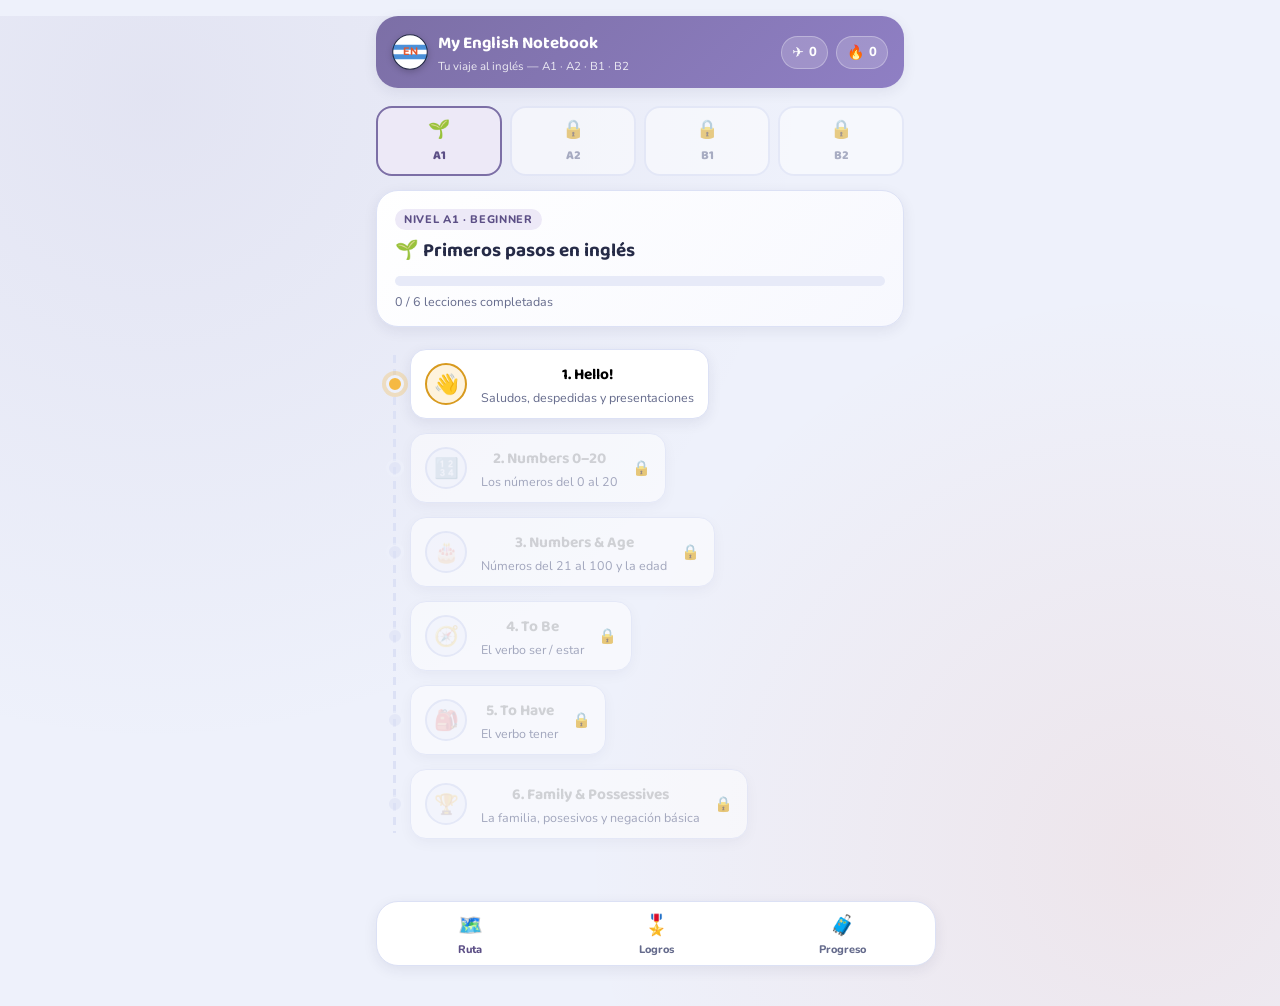
==== index.html @ b0951018 "Add files via upload" ====
<!DOCTYPE html>
<html lang="es">
<head>
<meta charset="UTF-8">
<meta name="viewport" content="width=device-width, initial-scale=1.0, viewport-fit=cover">
<title>My English Notebook — Aprende inglés</title>
<meta name="description" content="Curso interactivo de inglés con niveles A1, A2, B1 y B2: lecciones, ejercicios y recompensas.">
<link rel="icon" href="data:image/svg+xml,%3Csvg xmlns='http://www.w3.org/2000/svg' viewBox='0 0 100 100'%3E%3Ccircle cx='50' cy='50' r='48' fill='%234A90D9'/%3E%3Cpath d='M0 30h100v14H0zM0 56h100v14H0z' fill='%23fff'/%3E%3Ccircle cx='50' cy='50' r='48' fill='none' stroke='%23262B47' stroke-width='3'/%3E%3Ctext x='50' y='58' font-size='34' text-anchor='middle' font-family='Arial' fill='%23E4572E' font-weight='bold'%3EEN%3C/text%3E%3C/svg%3E">
<link rel="preconnect" href="https://fonts.googleapis.com">
<link rel="preconnect" href="https://fonts.gstatic.com" crossorigin>
<link href="https://fonts.googleapis.com/css2?family=Baloo+2:wght@500;600;700;800&family=Nunito:wght@400;600;700;800&family=Caveat:wght@600;700&display=swap" rel="stylesheet">
<link rel="stylesheet" href="css/style.css">
</head>
<body>

<div id="app">

  <!-- ===== HEADER ===== -->
  <header class="topbar">
    <div class="topbar-brand">
      <svg class="brand-logo" viewBox="0 0 100 100" xmlns="http://www.w3.org/2000/svg" aria-hidden="true">
        <circle cx="50" cy="50" r="48" fill="#fff"/>
        <path d="M2 30h96v14H2zM2 56h96v14H2z" fill="#4A90D9"/>
        <circle cx="50" cy="50" r="48" fill="none" stroke="#262B47" stroke-width="3"/>
        <text x="50" y="59" font-size="30" text-anchor="middle" font-family="Baloo 2, Arial" font-weight="800" fill="#E4572E">EN</text>
      </svg>
      <div class="brand-text">
        <h1>My English Notebook</h1>
        <p>Tu viaje al inglés — A1 · A2 · B1 · B2</p>
      </div>
    </div>
    <div class="topbar-stats">
      <div class="stat-pill xp-pill" title="Puntos de experiencia">
        <span class="stat-icon">✈️</span>
        <span id="stat-xp">0</span>
      </div>
      <div class="stat-pill streak-pill" title="Racha de días">
        <span class="stat-icon">🔥</span>
        <span id="stat-streak">0</span>
      </div>
    </div>
  </header>

  <!-- ===== VISTA: RUTA DE LECCIONES ===== -->
  <main id="view-map" class="view">
    <div class="level-tabs" id="level-tabs"><!-- generado por JS --></div>

    <div class="level-card">
      <div class="level-card-text">
        <span class="level-label" id="level-label">Nivel A1 · Beginner</span>
        <h2 id="level-name">Nivel de viajero</h2>
        <div class="level-progressbar">
          <div id="level-progress-fill" class="level-progressbar-fill"></div>
        </div>
        <p id="level-progress-text" class="level-progress-text">0 / 6 lecciones completadas</p>
      </div>
    </div>

    <div class="route" id="route-container">
      <!-- generado por JS -->
    </div>
  </main>

  <!-- ===== VISTA: LECCIÓN ===== -->
  <main id="view-lesson" class="view hidden">
    <button class="back-btn" id="lesson-back-btn">← Volver a la ruta</button>

    <section id="lesson-intro" class="lesson-block">
      <div class="lesson-hero">
        <span class="lesson-hero-icon" id="lesson-icon">🌱</span>
        <div>
          <h2 id="lesson-title">Título</h2>
          <p id="lesson-subtitle">Subtítulo</p>
        </div>
      </div>

      <h3 class="section-heading">📖 Vocabulario</h3>
      <div class="vocab-grid" id="vocab-grid"></div>

      <h3 class="section-heading" id="grammar-title">✏️ Gramática</h3>
      <p class="grammar-text" id="grammar-text"></p>
      <div class="examples-box" id="examples-box"></div>

      <button class="btn-primary btn-start-exercises" id="start-exercises-btn">Empezar ejercicios 🚀</button>
    </section>

    <!-- EJERCICIOS -->
    <section id="exercise-block" class="lesson-block hidden">
      <div class="exercise-progress">
        <div class="exercise-progress-track">
          <div id="exercise-progress-fill" class="exercise-progress-fill"></div>
        </div>
        <span id="exercise-progress-label">Ejercicio 1 de 3</span>
      </div>

      <div id="exercise-card" class="exercise-card"></div>

      <div id="exercise-feedback" class="exercise-feedback hidden"></div>
      <button class="btn-primary hidden" id="exercise-next-btn">Continuar →</button>
    </section>

    <!-- RESULTADO -->
    <section id="lesson-result" class="lesson-block hidden">
      <div class="result-card">
        <span class="result-emoji" id="result-emoji">🎉</span>
        <h2 id="result-title">¡Lección completada!</h2>
        <p id="result-score">3 / 3 correctas</p>
        <div class="result-xp" id="result-xp">+50 ✈️ puntos de experiencia</div>
        <div id="result-badges" class="result-badges"></div>
        <button class="btn-primary" id="result-continue-btn">Continuar la ruta →</button>
      </div>
    </section>
  </main>

  <!-- ===== VISTA: INSIGNIAS ===== -->
  <main id="view-badges" class="view hidden">
    <h2 class="page-title">🎖️ Logros</h2>
    <p class="page-subtitle">Colecciona todas las insignias de tu cuaderno de inglés</p>
    <div class="badges-grid" id="badges-grid"></div>
  </main>

  <!-- ===== VISTA: PERFIL ===== -->
  <main id="view-profile" class="view hidden">
    <h2 class="page-title">🧳 Mi progreso</h2>
    <div class="profile-card">
      <div class="profile-row"><span>Rango actual</span><strong id="profile-level">Newcomer</strong></div>
      <div class="profile-row"><span>Puntos de experiencia</span><strong id="profile-xp">0 ✈️</strong></div>
      <div class="profile-row"><span>Racha actual</span><strong id="profile-streak">0 🔥 días</strong></div>
      <div class="profile-row"><span>Lecciones completadas</span><strong id="profile-lessons">0 / 24</strong></div>
      <div class="profile-row"><span>Insignias obtenidas</span><strong id="profile-badges">0 / 10</strong></div>
    </div>

    <h3 class="section-heading">📊 Progreso por nivel</h3>
    <div class="profile-card" id="profile-level-breakdown"></div>

    <h3 class="section-heading">💾 Guardar y cargar progreso</h3>
    <p class="page-subtitle">Descarga tu progreso como archivo JSON para tener una copia de seguridad, o cárgalo en otro dispositivo.</p>
    <div class="json-actions">
      <button class="btn-secondary" id="export-json-btn">💾 Guardar progreso (JSON)</button>
      <label class="btn-secondary btn-file-label" for="import-json-input">📂 Cargar progreso (JSON)</label>
      <input type="file" id="import-json-input" accept="application/json,.json" class="hidden-file-input" />
    </div>
    <p id="json-status" class="json-status hidden"></p>

    <button class="btn-secondary btn-danger" id="reset-progress-btn">Reiniciar mi progreso</button>
  </main>

  <!-- ===== NAV INFERIOR (móvil) ===== -->
  <nav class="bottom-nav">
    <button class="nav-btn active" data-view="map">
      <span class="nav-icon">🗺️</span><span>Ruta</span>
    </button>
    <button class="nav-btn" data-view="badges">
      <span class="nav-icon">🎖️</span><span>Logros</span>
    </button>
    <button class="nav-btn" data-view="profile">
      <span class="nav-icon">🧳</span><span>Progreso</span>
    </button>
  </nav>

  <!-- ===== MODAL: INSIGNIA DESBLOQUEADA ===== -->
  <div id="badge-modal" class="modal hidden">
    <div class="modal-card">
      <span class="modal-badge-icon" id="modal-badge-icon">🏅</span>
      <h3>¡Nueva insignia!</h3>
      <p id="modal-badge-title">Título</p>
      <button class="btn-primary" id="modal-close-btn">¡Genial!</button>
    </div>
  </div>

</div>

<script src="js/data.js"></script>
<script src="js/app.js"></script>
</body>
</html>
---- css/style.css ----
/* ============================================================
   MON CARNET FRANÇAIS — Estilos
   Paleta "carnet de voyage": lavanda de Provenza, amarillo girasol,
   rojo amapola y azul cielo sobre papel azul-lavanda muy claro.
   ============================================================ */

:root {
  --bg: #EEF1FB;
  --paper: #FFFFFF;
  --paper-soft: #F7F8FE;
  --ink: #262B47;
  --ink-soft: #656B8C;
  --border: #DCE1F5;

  --purple: #7C6FA6;
  --purple-dark: #5C4F86;
  --yellow: #F5B942;
  --yellow-dark: #D89A1E;
  --red: #E4572E;
  --blue: #4A90D9;
  --green: #4CAF7D;

  --radius-lg: 22px;
  --radius-md: 16px;
  --radius-sm: 10px;
  --shadow: 0 4px 14px rgba(38, 43, 71, 0.08);
  --shadow-lift: 0 10px 26px rgba(38, 43, 71, 0.14);

  --font-display: 'Baloo 2', system-ui, sans-serif;
  --font-body: 'Nunito', system-ui, sans-serif;
  --font-hand: 'Caveat', cursive;
}

* { box-sizing: border-box; }

html, body {
  margin: 0;
  padding: 0;
  background: var(--bg);
  color: var(--ink);
  font-family: var(--font-body);
  -webkit-font-smoothing: antialiased;
}

body {
  background-image:
    radial-gradient(circle at 12% 8%, rgba(124,111,166,0.10) 0, transparent 45%),
    radial-gradient(circle at 90% 85%, rgba(228,87,46,0.08) 0, transparent 40%);
}

h1, h2, h3 { font-family: var(--font-display); margin: 0; }

button { font-family: var(--font-body); cursor: pointer; }

.hidden { display: none !important; }

#app {
  max-width: 560px;
  margin: 0 auto;
  min-height: 100vh;
  padding-bottom: 88px;
  position: relative;
}

/* ===== TOPBAR ===== */
.topbar {
  position: sticky;
  top: 0;
  z-index: 20;
  display: flex;
  align-items: center;
  justify-content: space-between;
  gap: 10px;
  padding: 14px 16px;
  background: linear-gradient(135deg, var(--purple) 0%, #8f7fc4 100%);
  color: #fff;
  border-bottom-left-radius: var(--radius-lg);
  border-bottom-right-radius: var(--radius-lg);
  box-shadow: var(--shadow);
}
.topbar-brand { display: flex; align-items: center; gap: 10px; min-width: 0; }
.brand-emoji { font-size: 28px; line-height: 1; filter: drop-shadow(0 2px 2px rgba(0,0,0,0.15)); }
.brand-logo { width: 36px; height: 36px; flex-shrink: 0; filter: drop-shadow(0 2px 3px rgba(0,0,0,0.2)); }
.brand-text h1 { font-size: 17px; font-weight: 700; }
.brand-text p { margin: 1px 0 0; font-size: 11.5px; opacity: 0.85; }
.topbar-stats { display: flex; gap: 8px; flex-shrink: 0; }
.stat-pill {
  display: flex; align-items: center; gap: 5px;
  background: rgba(255,255,255,0.18);
  border: 1px solid rgba(255,255,255,0.3);
  padding: 6px 10px;
  border-radius: 999px;
  font-weight: 800;
  font-size: 13px;
}
.stat-icon { font-size: 14px; }

/* ===== VIEWS ===== */
.view { padding: 18px 16px 24px; animation: fadeIn 0.25s ease; }
@keyframes fadeIn { from { opacity: 0; transform: translateY(6px); } to { opacity: 1; transform: none; } }

.page-title { font-size: 22px; margin-bottom: 4px; }
.page-subtitle { color: var(--ink-soft); margin: 0 0 16px; font-size: 14px; }

/* ===== LEVEL TABS (A1/A2/B1/B2) ===== */
.level-tabs {
  display: flex;
  gap: 8px;
  margin-bottom: 14px;
}
.level-tab {
  flex: 1;
  display: flex;
  flex-direction: column;
  align-items: center;
  gap: 2px;
  background: var(--paper);
  border: 2px solid var(--border);
  border-radius: var(--radius-md);
  padding: 8px 4px;
  font-weight: 800;
  font-size: 12.5px;
  color: var(--ink-soft);
  font-family: var(--font-display);
}
.level-tab-icon { font-size: 18px; }
.level-tab.active {
  border-color: var(--purple);
  background: #EDE9F7;
  color: var(--purple-dark);
}
.level-tab.locked { opacity: 0.5; }
.level-tab:disabled { pointer-events: none; }

/* ===== LEVEL CARD ===== */
.level-card {
  background: linear-gradient(135deg, #FFFFFF, var(--paper-soft));
  border: 1px solid var(--border);
  border-radius: var(--radius-lg);
  padding: 16px 18px;
  margin-bottom: 22px;
  box-shadow: var(--shadow);
}
.level-label {
  display: inline-block;
  font-size: 11px;
  font-weight: 800;
  letter-spacing: 0.06em;
  text-transform: uppercase;
  color: var(--purple-dark);
  background: #EDE9F7;
  padding: 3px 9px;
  border-radius: 999px;
  margin-bottom: 6px;
}
.level-card-text h2 { font-size: 19px; margin-bottom: 10px; }
.level-progressbar {
  height: 10px;
  background: #E7EAF8;
  border-radius: 999px;
  overflow: hidden;
}
.level-progressbar-fill {
  height: 100%;
  width: 0%;
  background: linear-gradient(90deg, var(--yellow), var(--red));
  border-radius: 999px;
  transition: width 0.5s ease;
}
.level-progress-text { font-size: 12.5px; color: var(--ink-soft); margin: 7px 0 0; }

/* ===== RUTA DE LECCIONES ===== */
.route {
  position: relative;
  padding-left: 34px;
}
.route::before {
  content: "";
  position: absolute;
  left: 17px;
  top: 6px;
  bottom: 6px;
  width: 3px;
  background-image: linear-gradient(var(--border) 60%, transparent 0%);
  background-size: 3px 14px;
  background-repeat: repeat-y;
}
.route-stop {
  position: relative;
  display: flex;
  align-items: center;
  gap: 14px;
  margin-bottom: 14px;
  background: var(--paper);
  border: 1px solid var(--border);
  border-radius: var(--radius-md);
  padding: 12px 14px;
  box-shadow: var(--shadow);
  transition: transform 0.15s ease;
}
.route-stop:active { transform: scale(0.98); }
.route-stop::before {
  content: "";
  position: absolute;
  left: -25px;
  top: 50%;
  transform: translateY(-50%);
  width: 12px; height: 12px;
  border-radius: 50%;
  background: var(--border);
  border: 3px solid var(--bg);
}
.route-stop.completed::before { background: var(--green); }
.route-stop.current::before { background: var(--yellow); box-shadow: 0 0 0 4px rgba(245,185,66,0.3); }

.route-stop-num {
  width: 42px; height: 42px;
  flex-shrink: 0;
  display: flex; align-items: center; justify-content: center;
  border-radius: 50%;
  font-size: 20px;
  background: var(--paper-soft);
  border: 2px solid var(--border);
}
.route-stop.completed .route-stop-num { background: #E4F6EC; border-color: var(--green); }
.route-stop.current .route-stop-num { background: #FEF3DD; border-color: var(--yellow-dark); }
.route-stop.locked { opacity: 0.55; }
.route-stop-body { flex: 1; min-width: 0; }
.route-stop-body h3 { font-size: 15.5px; }
.route-stop-body p { margin: 2px 0 0; font-size: 12.5px; color: var(--ink-soft); }
.route-stop-check { font-size: 18px; color: var(--green); flex-shrink: 0; }
.route-stop-lock { font-size: 15px; color: var(--ink-soft); flex-shrink: 0; }

/* ===== LECCIÓN ===== */
.back-btn {
  background: none; border: none; color: var(--purple-dark);
  font-weight: 800; font-size: 14px; padding: 6px 0 14px; display: block;
}
.lesson-block {
  background: var(--paper);
  border: 1px solid var(--border);
  border-radius: var(--radius-lg);
  padding: 18px;
  box-shadow: var(--shadow);
  margin-bottom: 16px;
}
.lesson-hero { display: flex; align-items: center; gap: 12px; margin-bottom: 18px; }
.lesson-hero-icon {
  font-size: 34px;
  background: var(--paper-soft);
  border: 2px dashed var(--border);
  border-radius: 50%;
  width: 58px; height: 58px;
  display: flex; align-items: center; justify-content: center;
  flex-shrink: 0;
}
.lesson-hero h2 { font-size: 20px; }
.lesson-hero p { margin: 2px 0 0; color: var(--ink-soft); font-size: 13.5px; }

.section-heading { font-size: 15.5px; margin: 20px 0 10px; color: var(--purple-dark); }

.vocab-grid {
  display: grid;
  grid-template-columns: repeat(2, 1fr);
  gap: 9px;
}
.vocab-card {
  background: var(--paper-soft);
  border: 1px solid var(--border);
  border-radius: var(--radius-sm);
  padding: 10px 10px;
  text-align: center;
}
.vocab-card .emoji { font-size: 22px; display: block; margin-bottom: 4px; }
.vocab-card .fr { font-weight: 800; font-size: 13.5px; color: var(--ink); display: block; }
.vocab-card .es { font-size: 11.5px; color: var(--ink-soft); display: block; margin-top: 1px; }

.grammar-text { font-size: 14.5px; line-height: 1.55; color: var(--ink); margin: 0; }
.examples-box {
  margin-top: 12px;
  background: #FBF4E4;
  border: 1px dashed var(--yellow-dark);
  border-radius: var(--radius-sm);
  padding: 12px 14px;
}
.example-line { font-family: var(--font-hand); font-size: 19px; color: var(--ink); line-height: 1.3; }
.example-line .es { display: block; font-family: var(--font-body); font-size: 12.5px; color: var(--ink-soft); margin: 0 0 8px; }
.example-line:last-child .es { margin-bottom: 0; }

.btn-primary {
  width: 100%;
  margin-top: 20px;
  background: linear-gradient(135deg, var(--red), #ef7a52);
  color: #fff;
  border: none;
  border-radius: 999px;
  padding: 14px;
  font-weight: 800;
  font-size: 15.5px;
  font-family: var(--font-display);
  box-shadow: 0 6px 16px rgba(228, 87, 46, 0.32);
}
.btn-primary:active { transform: scale(0.98); }
.btn-secondary {
  width: 100%;
  margin-top: 6px;
  background: var(--paper);
  color: var(--ink-soft);
  border: 1px solid var(--border);
  border-radius: 999px;
  padding: 12px;
  font-weight: 700;
  font-size: 14px;
}

/* ===== GUARDAR / CARGAR JSON ===== */
.json-actions {
  display: flex;
  flex-direction: column;
  gap: 8px;
  margin-top: 10px;
}
.btn-file-label {
  display: block;
  text-align: center;
  box-sizing: border-box;
}
.hidden-file-input {
  position: absolute;
  width: 1px; height: 1px;
  padding: 0; margin: -1px;
  overflow: hidden;
  clip: rect(0,0,0,0);
  border: 0;
}
.json-status {
  text-align: center;
  font-size: 13px;
  font-weight: 700;
  border-radius: var(--radius-sm);
  padding: 8px 10px;
  margin: 10px 0 0;
}
.json-status.ok { background: #E4F6EC; color: #1f6b45; }
.json-status.error { background: #FBE7E2; color: #a53a1f; }
.btn-danger { color: var(--red); border-color: #F3C7B8; margin-top: 18px; }

/* ===== EJERCICIOS ===== */
.exercise-progress { margin-bottom: 16px; }
.exercise-progress-track { height: 8px; background: #E7EAF8; border-radius: 999px; overflow: hidden; }
.exercise-progress-fill { height: 100%; width: 0%; background: var(--blue); border-radius: 999px; transition: width 0.4s ease; }
.exercise-progress-track + span, #exercise-progress-label { display: block; margin-top: 6px; font-size: 12px; color: var(--ink-soft); font-weight: 700; }

.exercise-card h3 { font-size: 17px; margin-bottom: 16px; line-height: 1.4; }
.option-btn {
  display: block;
  width: 100%;
  text-align: left;
  background: var(--paper-soft);
  border: 2px solid var(--border);
  border-radius: var(--radius-sm);
  padding: 12px 14px;
  margin-bottom: 9px;
  font-size: 14.5px;
  font-weight: 700;
  color: var(--ink);
}
.option-btn:active { transform: scale(0.98); }
.option-btn.correct { background: #E4F6EC; border-color: var(--green); color: #1f6b45; }
.option-btn.incorrect { background: #FBE7E2; border-color: var(--red); color: #a53a1f; }
.option-btn:disabled { pointer-events: none; }

.fill-input-row { display: flex; gap: 8px; margin-bottom: 4px; }
.fill-input {
  flex: 1;
  border: 2px solid var(--border);
  border-radius: var(--radius-sm);
  padding: 12px 14px;
  font-size: 15px;
  font-family: var(--font-body);
  background: var(--paper-soft);
  color: var(--ink);
}
.fill-input:focus { outline: none; border-color: var(--purple); }
.fill-hint { font-size: 12px; color: var(--ink-soft); margin: 8px 0 0; font-style: italic; }
.fill-submit {
  background: var(--purple); color: #fff; border: none; border-radius: var(--radius-sm);
  padding: 0 18px; font-weight: 800; font-size: 14px;
}

.match-columns { display: flex; gap: 10px; }
.match-col { flex: 1; display: flex; flex-direction: column; gap: 8px; }
.match-item {
  background: var(--paper-soft);
  border: 2px solid var(--border);
  border-radius: var(--radius-sm);
  padding: 10px 8px;
  font-size: 13px;
  font-weight: 700;
  text-align: center;
  color: var(--ink);
}
.match-item.selected { border-color: var(--blue); background: #E7F1FC; }
.match-item.matched { border-color: var(--green); background: #E4F6EC; color: #1f6b45; opacity: 0.85; }
.match-item.wrong { border-color: var(--red); background: #FBE7E2; animation: shake 0.3s; }
@keyframes shake { 0%,100%{transform:translateX(0);} 25%{transform:translateX(-4px);} 75%{transform:translateX(4px);} }

.exercise-feedback {
  margin-top: 14px;
  padding: 12px 14px;
  border-radius: var(--radius-sm);
  font-weight: 700;
  font-size: 14px;
}
.exercise-feedback.ok { background: #E4F6EC; color: #1f6b45; }
.exercise-feedback.bad { background: #FBE7E2; color: #a53a1f; }

/* ===== RESULTADO ===== */
.result-card { text-align: center; padding: 12px 4px; }
.result-emoji { font-size: 54px; display: block; margin-bottom: 6px; }
.result-card h2 { font-size: 21px; margin-bottom: 6px; }
.result-card p { color: var(--ink-soft); margin: 0; }
.result-xp {
  display: inline-block;
  margin-top: 14px;
  background: #FEF3DD;
  border: 1px solid var(--yellow-dark);
  color: #7a5c14;
  font-weight: 800;
  padding: 8px 16px;
  border-radius: 999px;
  font-size: 14px;
}
.result-badges { display: flex; justify-content: center; gap: 10px; margin-top: 16px; flex-wrap: wrap; }
.result-badge-chip {
  background: var(--paper-soft); border: 1px solid var(--border);
  border-radius: var(--radius-sm); padding: 8px 10px; font-size: 12px; font-weight: 700;
}

/* ===== INSIGNIAS ===== */
.badges-grid {
  display: grid;
  grid-template-columns: repeat(2, 1fr);
  gap: 12px;
}
.badge-card {
  background: var(--paper);
  border: 1px solid var(--border);
  border-radius: var(--radius-md);
  padding: 16px 10px;
  text-align: center;
  box-shadow: var(--shadow);
}
.badge-card .badge-icon {
  font-size: 32px;
  display: block;
  margin-bottom: 8px;
  filter: grayscale(1);
  opacity: 0.35;
}
.badge-card.unlocked .badge-icon { filter: none; opacity: 1; }
.badge-card h4 { font-size: 13px; margin: 0 0 3px; }
.badge-card p { font-size: 11px; color: var(--ink-soft); margin: 0; }
.badge-card.unlocked { border-color: var(--yellow-dark); background: #FFFCF4; }

/* ===== PERFIL ===== */
.profile-card {
  background: var(--paper);
  border: 1px solid var(--border);
  border-radius: var(--radius-lg);
  padding: 6px 18px;
  box-shadow: var(--shadow);
  margin-bottom: 18px;
}
.profile-row {
  display: flex; justify-content: space-between; align-items: center;
  padding: 13px 0;
  border-bottom: 1px solid var(--border);
  font-size: 14px;
}
.profile-row:last-child { border-bottom: none; }
.profile-row span { color: var(--ink-soft); }

/* ===== NAV INFERIOR ===== */
.bottom-nav {
  position: fixed;
  bottom: 0; left: 50%;
  transform: translateX(-50%);
  width: 100%;
  max-width: 560px;
  display: flex;
  background: var(--paper);
  border-top: 1px solid var(--border);
  box-shadow: 0 -4px 14px rgba(38,43,71,0.06);
  z-index: 30;
  padding-bottom: env(safe-area-inset-bottom, 0);
}
.nav-btn {
  flex: 1;
  background: none;
  border: none;
  padding: 10px 0 8px;
  display: flex;
  flex-direction: column;
  align-items: center;
  gap: 3px;
  font-size: 11px;
  font-weight: 800;
  color: var(--ink-soft);
}
.nav-icon { font-size: 20px; }
.nav-btn.active { color: var(--purple-dark); }

/* ===== MODAL ===== */
.modal {
  position: fixed; inset: 0;
  background: rgba(38,43,71,0.55);
  display: flex; align-items: center; justify-content: center;
  z-index: 50;
  padding: 20px;
}
.modal-card {
  background: var(--paper);
  border-radius: var(--radius-lg);
  padding: 28px 24px;
  text-align: center;
  max-width: 320px;
  animation: pop 0.3s ease;
  box-shadow: var(--shadow-lift);
}
@keyframes pop { from { transform: scale(0.85); opacity: 0; } to { transform: scale(1); opacity: 1; } }
.modal-badge-icon { font-size: 50px; display: block; margin-bottom: 8px; }
.modal-card h3 { font-size: 18px; margin-bottom: 6px; }
.modal-card p { color: var(--ink-soft); margin: 0 0 4px; font-weight: 700; }

/* ===== RESPONSIVE: pantallas más grandes ===== */
@media (min-width: 640px) {
  #app { padding-bottom: 40px; }
  .bottom-nav { position: static; transform: none; border-radius: var(--radius-lg); margin: 24px 16px 0; box-shadow: var(--shadow); border: 1px solid var(--border); }
  .topbar { border-radius: var(--radius-lg); margin: 16px 16px 0; position: static; }
}

/* Accesibilidad: foco visible */
button:focus-visible, .fill-input:focus-visible {
  outline: 3px solid var(--blue);
  outline-offset: 2px;
}

/* Reduce motion */
@media (prefers-reduced-motion: reduce) {
  * { animation-duration: 0.001ms !important; transition-duration: 0.001ms !important; }
}
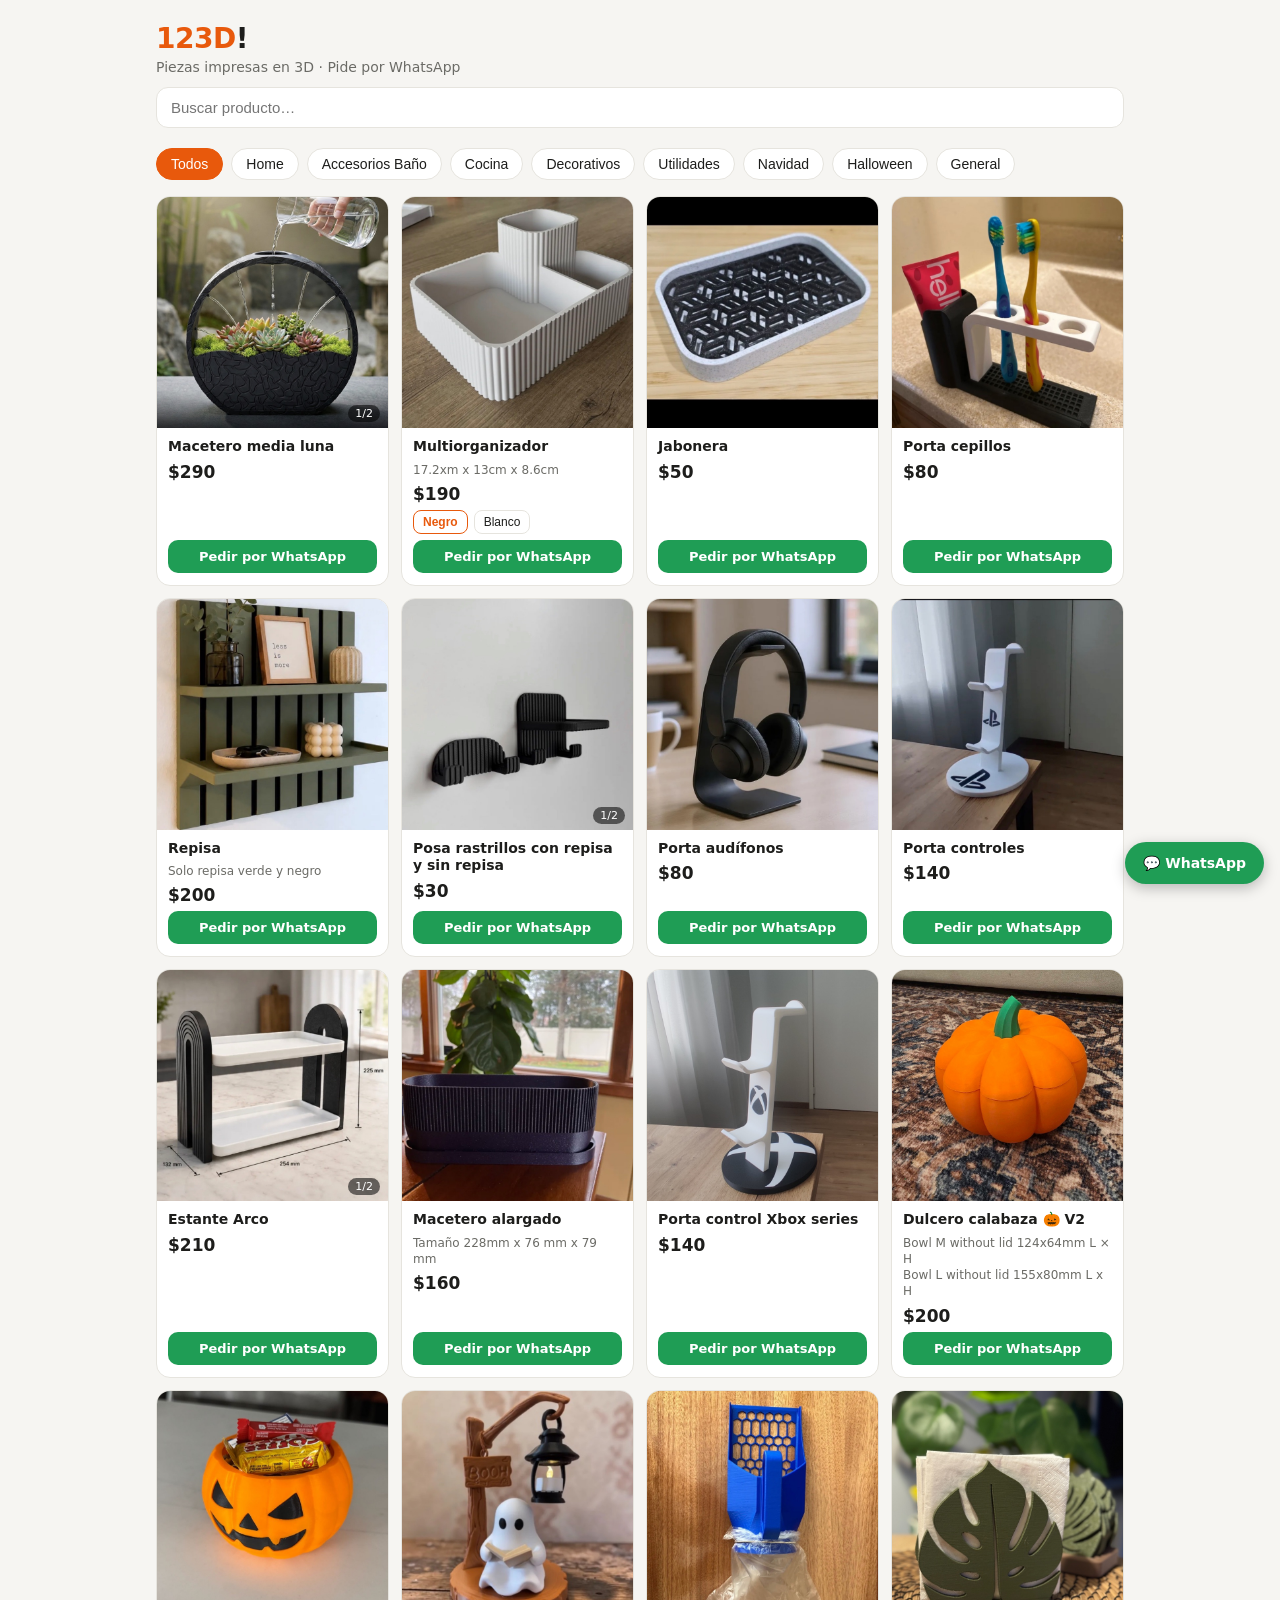
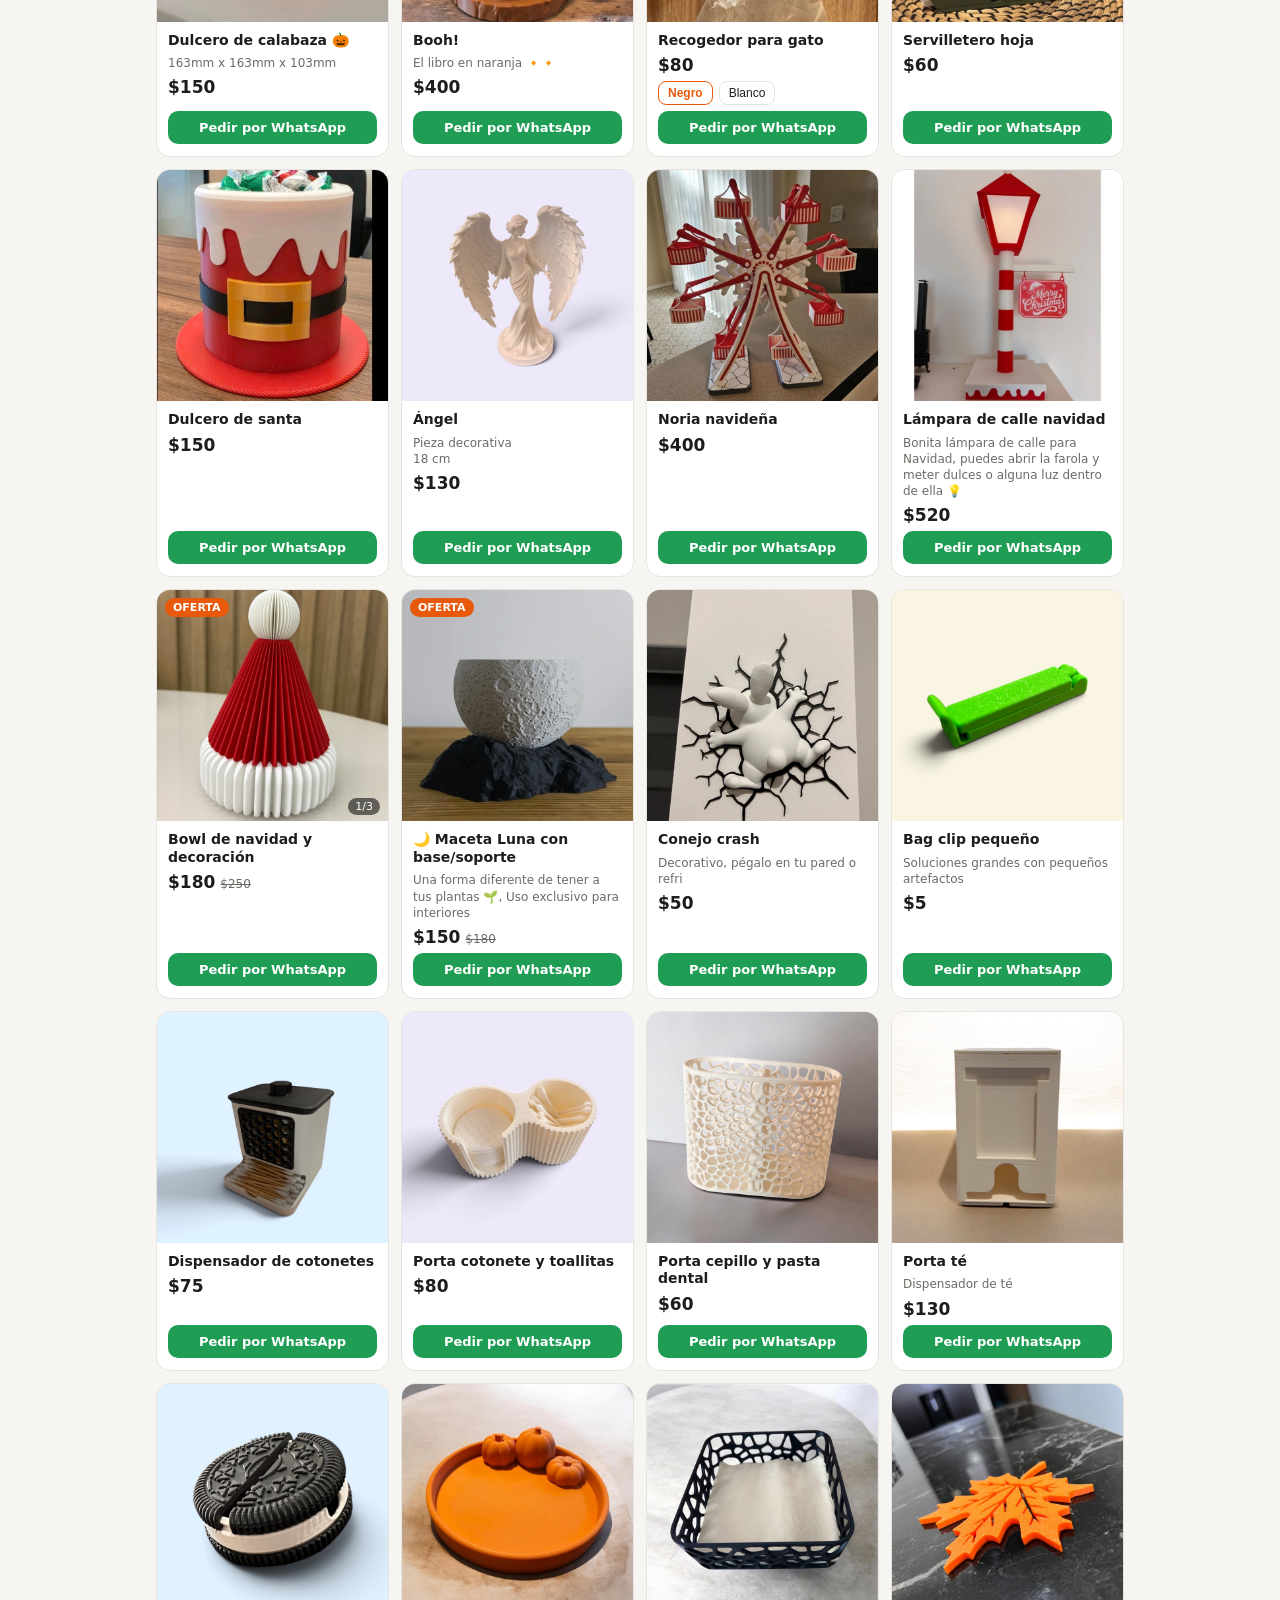
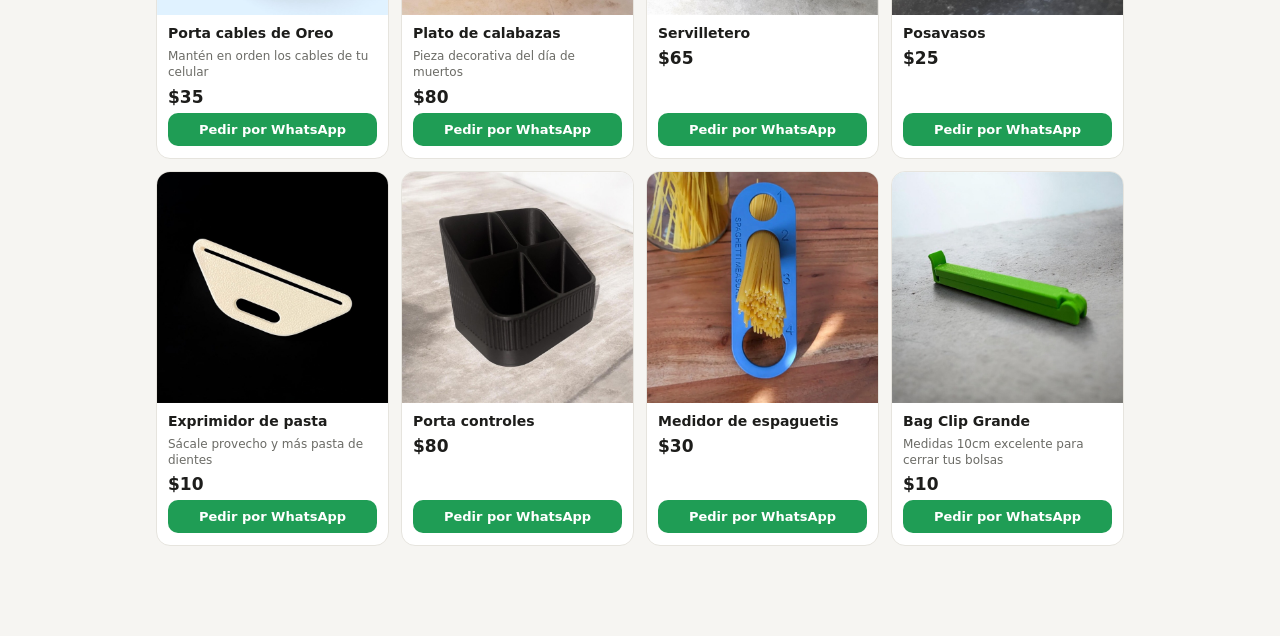
==== commit cab1025e: "Add files via upload" ====
--- a/index.html
+++ b/index.html
@@ -1,176 +1,68 @@
 <!DOCTYPE html>
-<html lang="es">
-<head>
-<meta charset="UTF-8">
-<meta name="viewport" content="width=device-width, initial-scale=1.0, viewport-fit=cover">
-<title>My English Notebook — Aprende inglés</title>
-<meta name="description" content="Curso interactivo de inglés con niveles A1, A2, B1 y B2: lecciones, ejercicios y recompensas.">
-<link rel="icon" href="data:image/svg+xml,%3Csvg xmlns='http://www.w3.org/2000/svg' viewBox='0 0 100 100'%3E%3Ccircle cx='50' cy='50' r='48' fill='%234A90D9'/%3E%3Cpath d='M0 30h100v14H0zM0 56h100v14H0z' fill='%23fff'/%3E%3Ccircle cx='50' cy='50' r='48' fill='none' stroke='%23262B47' stroke-width='3'/%3E%3Ctext x='50' y='58' font-size='34' text-anchor='middle' font-family='Arial' fill='%23E4572E' font-weight='bold'%3EEN%3C/text%3E%3C/svg%3E">
-<link rel="preconnect" href="https://fonts.googleapis.com">
-<link rel="preconnect" href="https://fonts.gstatic.com" crossorigin>
-<link href="https://fonts.googleapis.com/css2?family=Baloo+2:wght@500;600;700;800&family=Nunito:wght@400;600;700;800&family=Caveat:wght@600;700&display=swap" rel="stylesheet">
-<link rel="stylesheet" href="css/style.css">
-</head>
-<body>
-
-<div id="app">
-
-  <!-- ===== HEADER ===== -->
-  <header class="topbar">
-    <div class="topbar-brand">
-      <svg class="brand-logo" viewBox="0 0 100 100" xmlns="http://www.w3.org/2000/svg" aria-hidden="true">
-        <circle cx="50" cy="50" r="48" fill="#fff"/>
-        <path d="M2 30h96v14H2zM2 56h96v14H2z" fill="#4A90D9"/>
-        <circle cx="50" cy="50" r="48" fill="none" stroke="#262B47" stroke-width="3"/>
-        <text x="50" y="59" font-size="30" text-anchor="middle" font-family="Baloo 2, Arial" font-weight="800" fill="#E4572E">EN</text>
-      </svg>
-      <div class="brand-text">
-        <h1>My English Notebook</h1>
-        <p>Tu viaje al inglés — A1 · A2 · B1 · B2</p>
-      </div>
-    </div>
-    <div class="topbar-stats">
-      <div class="stat-pill xp-pill" title="Puntos de experiencia">
-        <span class="stat-icon">✈️</span>
-        <span id="stat-xp">0</span>
-      </div>
-      <div class="stat-pill streak-pill" title="Racha de días">
-        <span class="stat-icon">🔥</span>
-        <span id="stat-streak">0</span>
-      </div>
-    </div>
-  </header>
-
-  <!-- ===== VISTA: RUTA DE LECCIONES ===== -->
-  <main id="view-map" class="view">
-    <div class="level-tabs" id="level-tabs"><!-- generado por JS --></div>
-
-    <div class="level-card">
-      <div class="level-card-text">
-        <span class="level-label" id="level-label">Nivel A1 · Beginner</span>
-        <h2 id="level-name">Nivel de viajero</h2>
-        <div class="level-progressbar">
-          <div id="level-progress-fill" class="level-progressbar-fill"></div>
-        </div>
-        <p id="level-progress-text" class="level-progress-text">0 / 6 lecciones completadas</p>
-      </div>
-    </div>
-
-    <div class="route" id="route-container">
-      <!-- generado por JS -->
-    </div>
-  </main>
-
-  <!-- ===== VISTA: LECCIÓN ===== -->
-  <main id="view-lesson" class="view hidden">
-    <button class="back-btn" id="lesson-back-btn">← Volver a la ruta</button>
-
-    <section id="lesson-intro" class="lesson-block">
-      <div class="lesson-hero">
-        <span class="lesson-hero-icon" id="lesson-icon">🌱</span>
-        <div>
-          <h2 id="lesson-title">Título</h2>
-          <p id="lesson-subtitle">Subtítulo</p>
-        </div>
-      </div>
-
-      <h3 class="section-heading">📖 Vocabulario</h3>
-      <div class="vocab-grid" id="vocab-grid"></div>
-
-      <h3 class="section-heading" id="grammar-title">✏️ Gramática</h3>
-      <p class="grammar-text" id="grammar-text"></p>
-      <div class="examples-box" id="examples-box"></div>
-
-      <button class="btn-primary btn-start-exercises" id="start-exercises-btn">Empezar ejercicios 🚀</button>
-    </section>
-
-    <!-- EJERCICIOS -->
-    <section id="exercise-block" class="lesson-block hidden">
-      <div class="exercise-progress">
-        <div class="exercise-progress-track">
-          <div id="exercise-progress-fill" class="exercise-progress-fill"></div>
-        </div>
-        <span id="exercise-progress-label">Ejercicio 1 de 3</span>
-      </div>
-
-      <div id="exercise-card" class="exercise-card"></div>
-
-      <div id="exercise-feedback" class="exercise-feedback hidden"></div>
-      <button class="btn-primary hidden" id="exercise-next-btn">Continuar →</button>
-    </section>
-
-    <!-- RESULTADO -->
-    <section id="lesson-result" class="lesson-block hidden">
-      <div class="result-card">
-        <span class="result-emoji" id="result-emoji">🎉</span>
-        <h2 id="result-title">¡Lección completada!</h2>
-        <p id="result-score">3 / 3 correctas</p>
-        <div class="result-xp" id="result-xp">+50 ✈️ puntos de experiencia</div>
-        <div id="result-badges" class="result-badges"></div>
-        <button class="btn-primary" id="result-continue-btn">Continuar la ruta →</button>
-      </div>
-    </section>
-  </main>
-
-  <!-- ===== VISTA: INSIGNIAS ===== -->
-  <main id="view-badges" class="view hidden">
-    <h2 class="page-title">🎖️ Logros</h2>
-    <p class="page-subtitle">Colecciona todas las insignias de tu cuaderno de inglés</p>
-    <div class="badges-grid" id="badges-grid"></div>
-  </main>
-
-  <!-- ===== VISTA: PERFIL ===== -->
-  <main id="view-profile" class="view hidden">
-    <h2 class="page-title">🧳 Mi progreso</h2>
-    <div class="profile-card">
-      <div class="profile-row"><span>Rango actual</span><strong id="profile-level">Newcomer</strong></div>
-      <div class="profile-row"><span>Puntos de experiencia</span><strong id="profile-xp">0 ✈️</strong></div>
-      <div class="profile-row"><span>Racha actual</span><strong id="profile-streak">0 🔥 días</strong></div>
-      <div class="profile-row"><span>Lecciones completadas</span><strong id="profile-lessons">0 / 24</strong></div>
-      <div class="profile-row"><span>Insignias obtenidas</span><strong id="profile-badges">0 / 10</strong></div>
-    </div>
-
-    <h3 class="section-heading">📊 Progreso por nivel</h3>
-    <div class="profile-card" id="profile-level-breakdown"></div>
-
-    <h3 class="section-heading">💾 Guardar y cargar progreso</h3>
-    <p class="page-subtitle">Descarga tu progreso como archivo JSON para tener una copia de seguridad, o cárgalo en otro dispositivo.</p>
-    <div class="json-actions">
-      <button class="btn-secondary" id="export-json-btn">💾 Guardar progreso (JSON)</button>
-      <label class="btn-secondary btn-file-label" for="import-json-input">📂 Cargar progreso (JSON)</label>
-      <input type="file" id="import-json-input" accept="application/json,.json" class="hidden-file-input" />
-    </div>
-    <p id="json-status" class="json-status hidden"></p>
-
-    <button class="btn-secondary btn-danger" id="reset-progress-btn">Reiniciar mi progreso</button>
-  </main>
-
-  <!-- ===== NAV INFERIOR (móvil) ===== -->
-  <nav class="bottom-nav">
-    <button class="nav-btn active" data-view="map">
-      <span class="nav-icon">🗺️</span><span>Ruta</span>
-    </button>
-    <button class="nav-btn" data-view="badges">
-      <span class="nav-icon">🎖️</span><span>Logros</span>
-    </button>
-    <button class="nav-btn" data-view="profile">
-      <span class="nav-icon">🧳</span><span>Progreso</span>
-    </button>
-  </nav>
-
-  <!-- ===== MODAL: INSIGNIA DESBLOQUEADA ===== -->
-  <div id="badge-modal" class="modal hidden">
-    <div class="modal-card">
-      <span class="modal-badge-icon" id="modal-badge-icon">🏅</span>
-      <h3>¡Nueva insignia!</h3>
-      <p id="modal-badge-title">Título</p>
-      <button class="btn-primary" id="modal-close-btn">¡Genial!</button>
-    </div>
-  </div>
-
-</div>
-
-<script src="js/data.js"></script>
-<script src="js/app.js"></script>
-</body>
-</html>
+<html lang="es"><head><meta charset="utf-8">
+<meta name="viewport" content="width=device-width, initial-scale=1, viewport-fit=cover">
+<title>123D! Catálogo</title>
+<style>
+:root{box-sizing:border-box;padding-top:env(safe-area-inset-top,0px);padding-bottom:env(safe-area-inset-bottom,0px);--bg:#f6f5f2;--card:#fff;--tx:#1d1d1b;--mu:#6b6b66;--ac:#e8590c;--bd:#e6e4de;--ok:#1f9d55}
+@media (prefers-color-scheme:dark){:root:not([data-theme="light"]){--bg:#141413;--card:#201f1e;--tx:#f2f1ee;--mu:#9a9993;--ac:#ff8a4c;--bd:#33312f}}
+:root[data-theme="dark"]{--bg:#141413;--card:#201f1e;--tx:#f2f1ee;--mu:#9a9993;--ac:#ff8a4c;--bd:#33312f}
+html{scroll-padding-top:env(safe-area-inset-top,0px)}
+*{box-sizing:border-box}
+body{margin:0;background:var(--bg);color:var(--tx);font-family:system-ui,-apple-system,"Segoe UI",Roboto,sans-serif}
+header{padding:22px 16px 8px;max-width:1000px;margin:auto}
+h1{margin:0;font-size:28px;letter-spacing:-.5px}h1 span{color:var(--ac)}
+header p{margin:4px 0 12px;color:var(--mu);font-size:14px}
+input{width:100%;padding:11px 14px;border:1px solid var(--bd);border-radius:12px;background:var(--card);color:var(--tx);font-size:15px}
+.chips{display:flex;gap:8px;overflow-x:auto;padding:12px 16px;max-width:1000px;margin:auto}
+.chip{flex:none;border:1px solid var(--bd);background:var(--card);color:var(--tx);padding:7px 14px;border-radius:99px;font-size:14px;cursor:pointer}
+.chip.on{background:var(--ac);color:#fff;border-color:var(--ac)}
+.grid{display:grid;grid-template-columns:repeat(2,1fr);gap:12px;padding:4px 16px 90px;max-width:1000px;margin:auto}
+@media(min-width:700px){.grid{grid-template-columns:repeat(4,1fr)}}
+.card{background:var(--card);border:1px solid var(--bd);border-radius:14px;overflow:hidden;display:flex;flex-direction:column}
+.ph{aspect-ratio:1;background:var(--bd);position:relative}
+.ph img{width:100%;height:100%;object-fit:cover;display:block}
+.tag{position:absolute;top:8px;left:8px;background:var(--ac);color:#fff;font-size:11px;font-weight:700;padding:3px 8px;border-radius:99px}
+.dots{position:absolute;bottom:6px;right:8px;font-size:11px;background:rgba(0,0,0,.55);color:#fff;padding:2px 7px;border-radius:99px}
+.bd{padding:10px 11px 12px;display:flex;flex-direction:column;gap:6px;flex:1}
+.nm{font-weight:600;font-size:14px;line-height:1.25}
+.ds{font-size:12px;color:var(--mu);line-height:1.35;white-space:pre-line}
+.pr{font-size:17px;font-weight:700}.pr s{font-size:12px;color:var(--mu);font-weight:400;margin-left:5px}
+.vs{display:flex;gap:6px;flex-wrap:wrap}
+.v{border:1px solid var(--bd);background:transparent;color:var(--tx);border-radius:8px;padding:4px 9px;font-size:12px;cursor:pointer}
+.v.on{border-color:var(--ac);color:var(--ac);font-weight:700}
+.wa{margin-top:auto;display:block;text-align:center;text-decoration:none;background:var(--ok);color:#fff;padding:9px;border-radius:10px;font-size:13px;font-weight:700}
+.empty{grid-column:1/-1;text-align:center;color:var(--mu);padding:40px}
+.fab{position:fixed;right:16px;bottom:calc(16px + env(safe-area-inset-bottom,0px));background:var(--ok);color:#fff;text-decoration:none;font-weight:700;padding:13px 18px;border-radius:99px;box-shadow:0 4px 14px rgba(0,0,0,.25);font-size:14px}
+</style></head><body>
+<header><h1><span>123D</span>!</h1><p>Piezas impresas en 3D · Pide por WhatsApp</p>
+<input id="q" type="search" placeholder="Buscar producto…"></header>
+<div class="chips" id="chips"></div>
+<main class="grid" id="grid"></main>
+<a class="fab" id="fab" target="_blank" rel="noopener">💬 WhatsApp</a>
+<script>
+const D={"p": [{"id": "h0ia3vj", "name": "Macetero media luna", "desc": "", "cat": "Decorativos", "price": 290, "sale": 0, "vars": [], "img": "[data-uri]", "imgs": ["[data-uri]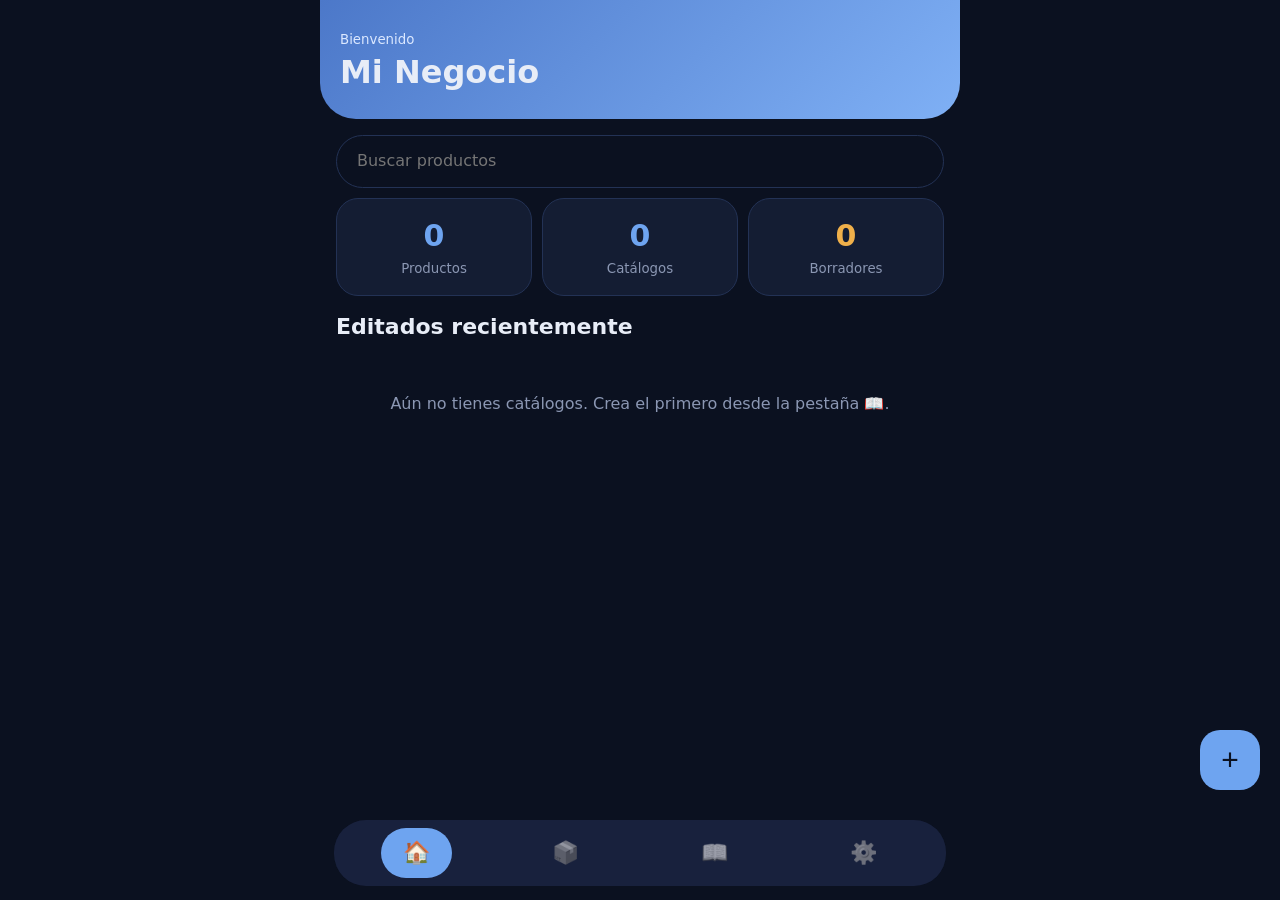
==== commit 653fb6c5: "Rename PUBLI.html to index.html" ====
--- a/index.html
+++ b/index.html
@@ -1,68 +1,323 @@
 <!DOCTYPE html>
 <html lang="es"><head><meta charset="utf-8">
-<meta name="viewport" content="width=device-width, initial-scale=1, viewport-fit=cover">
-<title>123D! Catálogo</title>
+<meta name="viewport" content="width=device-width,initial-scale=1,viewport-fit=cover">
+<title>Catálogos</title>
 <style>
-:root{box-sizing:border-box;padding-top:env(safe-area-inset-top,0px);padding-bottom:env(safe-area-inset-bottom,0px);--bg:#f6f5f2;--card:#fff;--tx:#1d1d1b;--mu:#6b6b66;--ac:#e8590c;--bd:#e6e4de;--ok:#1f9d55}
-@media (prefers-color-scheme:dark){:root:not([data-theme="light"]){--bg:#141413;--card:#201f1e;--tx:#f2f1ee;--mu:#9a9993;--ac:#ff8a4c;--bd:#33312f}}
-:root[data-theme="dark"]{--bg:#141413;--card:#201f1e;--tx:#f2f1ee;--mu:#9a9993;--ac:#ff8a4c;--bd:#33312f}
-html{scroll-padding-top:env(safe-area-inset-top,0px)}
-*{box-sizing:border-box}
-body{margin:0;background:var(--bg);color:var(--tx);font-family:system-ui,-apple-system,"Segoe UI",Roboto,sans-serif}
-header{padding:22px 16px 8px;max-width:1000px;margin:auto}
-h1{margin:0;font-size:28px;letter-spacing:-.5px}h1 span{color:var(--ac)}
-header p{margin:4px 0 12px;color:var(--mu);font-size:14px}
-input{width:100%;padding:11px 14px;border:1px solid var(--bd);border-radius:12px;background:var(--card);color:var(--tx);font-size:15px}
-.chips{display:flex;gap:8px;overflow-x:auto;padding:12px 16px;max-width:1000px;margin:auto}
-.chip{flex:none;border:1px solid var(--bd);background:var(--card);color:var(--tx);padding:7px 14px;border-radius:99px;font-size:14px;cursor:pointer}
-.chip.on{background:var(--ac);color:#fff;border-color:var(--ac)}
-.grid{display:grid;grid-template-columns:repeat(2,1fr);gap:12px;padding:4px 16px 90px;max-width:1000px;margin:auto}
-@media(min-width:700px){.grid{grid-template-columns:repeat(4,1fr)}}
-.card{background:var(--card);border:1px solid var(--bd);border-radius:14px;overflow:hidden;display:flex;flex-direction:column}
-.ph{aspect-ratio:1;background:var(--bd);position:relative}
-.ph img{width:100%;height:100%;object-fit:cover;display:block}
-.tag{position:absolute;top:8px;left:8px;background:var(--ac);color:#fff;font-size:11px;font-weight:700;padding:3px 8px;border-radius:99px}
-.dots{position:absolute;bottom:6px;right:8px;font-size:11px;background:rgba(0,0,0,.55);color:#fff;padding:2px 7px;border-radius:99px}
-.bd{padding:10px 11px 12px;display:flex;flex-direction:column;gap:6px;flex:1}
-.nm{font-weight:600;font-size:14px;line-height:1.25}
-.ds{font-size:12px;color:var(--mu);line-height:1.35;white-space:pre-line}
-.pr{font-size:17px;font-weight:700}.pr s{font-size:12px;color:var(--mu);font-weight:400;margin-left:5px}
-.vs{display:flex;gap:6px;flex-wrap:wrap}
-.v{border:1px solid var(--bd);background:transparent;color:var(--tx);border-radius:8px;padding:4px 9px;font-size:12px;cursor:pointer}
-.v.on{border-color:var(--ac);color:var(--ac);font-weight:700}
-.wa{margin-top:auto;display:block;text-align:center;text-decoration:none;background:var(--ok);color:#fff;padding:9px;border-radius:10px;font-size:13px;font-weight:700}
-.empty{grid-column:1/-1;text-align:center;color:var(--mu);padding:40px}
-.fab{position:fixed;right:16px;bottom:calc(16px + env(safe-area-inset-bottom,0px));background:var(--ok);color:#fff;text-decoration:none;font-weight:700;padding:13px 18px;border-radius:99px;box-shadow:0 4px 14px rgba(0,0,0,.25);font-size:14px}
-</style></head><body>
-<header><h1><span>123D</span>!</h1><p>Piezas impresas en 3D · Pide por WhatsApp</p>
-<input id="q" type="search" placeholder="Buscar producto…"></header>
-<div class="chips" id="chips"></div>
-<main class="grid" id="grid"></main>
-<a class="fab" id="fab" target="_blank" rel="noopener">💬 WhatsApp</a>
+:root{--bg:#0b1120;--card:#141d33;--bd:#233255;--pri:#6ea4f0;--tx:#e8edf7;--mut:#8b97b3;--ok:#66c37f;--wr:#f0b04a}
+*{box-sizing:border-box;margin:0;-webkit-tap-highlight-color:transparent}
+body{background:var(--bg);color:var(--tx);font:16px/1.4 system-ui,-apple-system,sans-serif;padding:env(safe-area-inset-top) 0 120px}
+#app{max-width:640px;margin:auto;padding:16px}
+h1{font-size:32px}h2{font-size:22px}small{color:var(--mut)}
+.top{display:flex;align-items:center;gap:12px;margin-bottom:14px}.top h2{flex:1}
+.ib,.fab{border:0;background:var(--card);color:var(--tx);width:44px;height:44px;border-radius:50%;font-size:20px}
+.fab{position:fixed;right:20px;bottom:110px;width:60px;height:60px;border-radius:20px;background:var(--pri);color:#0b1120;font-size:30px}
+input,textarea,select{width:100%;background:var(--bg);border:1px solid var(--bd);border-radius:16px;padding:14px;color:var(--tx);font:inherit;margin-bottom:10px}
+.search{border-radius:28px;padding-left:20px}
+.chips{display:flex;gap:8px;overflow-x:auto;margin-bottom:14px}
+.chip{flex:none;border:1px solid var(--bd);background:none;color:var(--tx);border-radius:24px;padding:10px 18px;font:inherit}
+.chip.on{background:var(--pri);color:#0b1120;border-color:var(--pri)}
+.grid{display:grid;grid-template-columns:1fr 1fr;gap:12px}
+.card{background:var(--card);border:1px solid var(--bd);border-radius:24px;overflow:hidden}
+.card img{width:100%;aspect-ratio:1;object-fit:cover;display:block}
+.card .in{padding:12px}
+.tag{display:inline-block;background:var(--bg);color:var(--mut);border-radius:12px;padding:3px 10px;font-size:13px;margin:6px 0}
+.pr{color:var(--pri);font-weight:700;font-size:18px}.pr s{color:var(--mut);font-size:13px;font-weight:400}
+.act{display:flex;gap:6px;margin-top:8px}.act button{flex:1;border:0;border-radius:10px;padding:6px;background:var(--bg);color:var(--mut)}
+.sec{background:var(--card);border:1px solid var(--bd);border-radius:24px;padding:16px;margin-bottom:14px}
+.sec>b{display:block;margin-bottom:10px;color:var(--mut);font-size:14px}
+.drop{border:2px dashed var(--bd);border-radius:20px;min-height:170px;display:flex;flex-direction:column;align-items:center;justify-content:center;gap:6px;color:var(--mut);overflow:hidden;text-align:center}
+.drop img{width:100%;max-height:260px;object-fit:cover}
+.row{display:flex;gap:10px}
+.btn,.btn2{border:0;border-radius:20px;padding:16px;font:inherit;font-weight:700;width:100%;background:var(--pri);color:#0b1120}
+.btn2{background:none;border:1px solid var(--bd);color:var(--tx)}
+.bar{position:fixed;left:0;right:0;bottom:0;padding:12px 16px calc(12px + env(safe-area-inset-bottom));background:linear-gradient(transparent,var(--bg) 30%);display:flex;gap:10px;max-width:640px;margin:auto}
+#nav{position:fixed;left:14px;right:14px;bottom:calc(14px + env(safe-area-inset-bottom));max-width:612px;margin:auto;background:#1a2340ee;backdrop-filter:blur(14px);border-radius:32px;padding:8px;display:flex;justify-content:space-around}
+#nav button{border:0;background:none;font-size:22px;padding:12px 22px;border-radius:26px;filter:grayscale(1) opacity(.6)}
+#nav button.on{background:var(--pri);filter:none}
+.stats{display:grid;grid-template-columns:repeat(3,1fr);gap:10px;margin-bottom:16px}
+.stat{background:var(--card);border:1px solid var(--bd);border-radius:22px;padding:16px;text-align:center}
+.stat b{display:block;font-size:30px;color:var(--pri)}
+.hero{background:linear-gradient(135deg,#4c78c9,#7fb0f5);margin:-16px -16px 16px;padding:28px 20px 24px;border-radius:0 0 36px 36px}
+.hero small{color:#dbe8ff}
+.pill{font-size:12px;border-radius:12px;padding:3px 10px;font-weight:700}
+.pub{background:#183a24;color:var(--ok)}.drf{background:#3a2c12;color:var(--wr)}
+.li{display:flex;align-items:center;gap:12px;padding:10px 0;border-bottom:1px solid var(--bd)}
+.li img{width:52px;height:52px;border-radius:12px;object-fit:cover}.li div{flex:1}
+.li input{width:22px;height:22px;margin:0}
+.vars{display:flex;flex-wrap:wrap;gap:6px;margin-bottom:8px}.vars span{background:var(--bg);border-radius:12px;padding:5px 12px}
+.empty{text-align:center;color:var(--mut);padding:40px 10px}
+/* Vista previa / PDF */
+#pages{padding-bottom:70px}
+.pg{background:#fff;color:#222;border-radius:24px;padding:22px;margin:0 0 16px;min-height:75vh;display:flex;flex-direction:column;font-family:Georgia,serif}
+.hd{font-size:20px;border-bottom:1px solid #ddd;padding-bottom:8px;margin-bottom:16px}
+.gr{display:grid;grid-template-columns:1fr 1fr;gap:16px;flex:1;align-content:start}
+.it img{width:100%;aspect-ratio:1;object-fit:cover;display:block;margin-bottom:6px}
+.it b{display:block}.it small{display:block;color:#666}.it em{font-style:normal;color:var(--ac,#1e88e5);font-weight:700;font-size:18px}
+.ft{display:flex;justify-content:space-between;border-top:1px solid #ddd;padding-top:8px;margin-top:16px;font-size:12px;color:#666}
+.cover{flex:1;display:flex;flex-direction:column;justify-content:center;text-align:center;gap:12px}
+.cover h1{font-size:44px}.cover h2{font-weight:400;color:#555}
+.cimg{width:100%;aspect-ratio:1;object-fit:cover;margin-bottom:14px}
+.it{position:relative}
+.sl{display:none;position:absolute;top:8px;left:8px;z-index:1;background:var(--ac);color:#fff;font:700 11px system-ui;padding:3px 8px;border-radius:6px}
+.t-price .sl{display:block}
+:is(.t-neon,.t-street,.t-lujo,.t-electronics){color:#eee}
+:is(.t-neon,.t-street,.t-lujo,.t-electronics) :is(.hd,.ft){border-color:#333;color:#aaa}
+:is(.t-neon,.t-street,.t-lujo,.t-electronics) small{color:#aaa}
+.t-neon{background:#0a0a12;font-family:system-ui,sans-serif}.t-neon .it{border:1px solid #7c3aed;padding:8px;border-radius:6px}.t-neon .it b{text-transform:uppercase;font-size:13px}.t-neon .it em{border:1px solid var(--ac);padding:2px 8px;display:inline-block;margin-top:4px;color:var(--ac)}
+.t-street{background:#000;font-family:Impact,system-ui,sans-serif}.t-street .gr{grid-template-columns:1fr}.t-street .it{display:grid;grid-template-columns:1fr 1fr;gap:4px 12px;border:1px solid #fff;padding:8px;align-content:center}.t-street .it img{grid-row:span 4;margin:0}.t-street .it b{text-transform:uppercase;font-size:20px}.t-street .it em{color:var(--ac);font-size:22px}
+.t-botanical{background:#fbf7f0}.t-botanical .it{background:#fff;border-radius:14px;padding:10px;box-shadow:0 2px 8px #0001}.t-botanical .it img{border-radius:10px}
+.t-price{background:#fff8e1;font-family:system-ui,sans-serif}.t-price .it{background:#fff;border-radius:12px;padding:8px}.t-price .hd{color:var(--ac)}
+.t-market{background:#f1f8ec;font-family:system-ui,sans-serif}.t-market .gr{grid-template-columns:repeat(3,1fr);gap:8px}.t-market .it{background:#e2f1d9;border-radius:12px;padding:6px;font-size:12px}.t-market .it small{display:none}.t-market .it em{font-size:14px}
+.t-menu{font-family:system-ui,sans-serif}.t-menu .gr{grid-template-columns:1fr;gap:0}.t-menu .it{display:grid;grid-template-columns:56px 1fr auto;gap:0 12px;align-items:center;padding:8px 0;border-bottom:1px solid #eee}.t-menu .it img{grid-row:1/4;margin:0;border-radius:8px}.t-menu .it>:not(img):not(em):not(.sl){grid-column:2}.t-menu .it em{grid-column:3;grid-row:1/4}
+.t-lujo{background:#0d0d0d}.t-lujo .gr{grid-template-columns:1fr}.t-lujo .it img{aspect-ratio:16/10}.t-lujo :is(.it b,.it em,.hd){color:var(--ac);text-transform:uppercase;letter-spacing:.12em}
+.t-rose{background:#fbeef0}.t-rose .it{text-align:center}.t-rose .it img{aspect-ratio:4/5;border-radius:20px}
+.t-tech .gr{grid-template-columns:1fr}.t-tech .it{display:grid;grid-template-columns:100px 1fr;gap:2px 14px;border:1px solid #ddd;padding:10px;font-family:system-ui,sans-serif}.t-tech .it img{grid-row:span 4;margin:0}.t-tech .it b{text-transform:uppercase;font-size:14px}.t-tech .it em{background:#111;color:#fff;padding:2px 10px;justify-self:start}
+.t-electronics{background:#0b1730;font-family:system-ui,sans-serif}.t-electronics .gr{grid-template-columns:1fr}.t-electronics .it{display:grid;grid-template-columns:1fr 1.2fr;gap:2px 14px;align-items:center;background:#122246;border-radius:12px;padding:10px}.t-electronics .it img{grid-row:span 4;margin:0;border-radius:8px}.t-electronics .it b{text-transform:uppercase}
+.gr{min-height:0}
+.t-street .it img,.t-electronics .it img{height:40mm;aspect-ratio:auto}
+.pt button.st{right:auto;left:4px}
+#crop{display:none;position:fixed;inset:0;background:#0b1120;z-index:99;flex-direction:column;align-items:center;justify-content:center;gap:12px;padding:16px;overflow:auto}
+#crop canvas{width:min(88vw,400px);height:min(88vw,400px);border-radius:16px;touch-action:none}
+#crop .cw{display:flex;gap:10px;width:min(88vw,400px)}#crop .btn,#crop .btn2{padding:12px}
+.ph{display:grid;grid-template-columns:repeat(3,1fr);gap:8px;margin-bottom:8px}.pt{position:relative;aspect-ratio:1;border-radius:14px;overflow:hidden;background:var(--bg)}.pt img{width:100%;height:100%;object-fit:cover;display:block}.pt button{position:absolute;top:4px;right:4px;width:26px;height:26px;border:0;border-radius:50%;background:#000a;color:#fff}.pt i{position:absolute;bottom:0;left:0;right:0;background:var(--pri);color:#0b1120;font:700 11px system-ui;text-align:center;padding:2px}.pt.add{display:flex;align-items:center;justify-content:center;border:2px dashed var(--bd);font-size:32px;color:var(--mut)}
+.cnt{position:absolute;top:8px;right:8px;background:#000a;border-radius:10px;padding:2px 8px;font-size:12px}
+.gal{display:flex;gap:4px;margin-bottom:6px}.pg .it .gal img{width:0;flex:1;height:14mm!important;aspect-ratio:auto!important;margin:0;border-radius:4px;object-fit:cover}
+:is(.t-menu,.t-minimal,.t-tech,.t-street,.t-electronics) .gal{grid-column:1/-1}
+.th{aspect-ratio:3/4;overflow:hidden;position:relative}
+.th .pg{position:absolute;top:0;left:0;width:520px;height:693px;min-height:0;margin:0;border-radius:0;transform-origin:0 0;pointer-events:none}
+.tc{background:var(--card);border:2px solid var(--bd);border-radius:24px;overflow:hidden;position:relative}.tc.on{border-color:var(--pri)}
+.tc b{display:block;padding:10px 14px}
+.tc.on:after{content:"✓";position:absolute;top:8px;right:8px;background:var(--pri);color:#0b1120;width:28px;height:28px;border-radius:50%;text-align:center;line-height:28px;font-weight:700}
+.t-moderna{background:#0f172a;color:#e8edf7;font-family:system-ui,sans-serif}
+.t-moderna .hd{color:var(--ac);border-color:#334}
+.t-moderna .it{background:#1a2440;border-radius:16px;padding:10px}.t-moderna .it img{border-radius:12px}
+.t-moderna .it small,.t-moderna .ft,.t-moderna .cover h2{color:#9aa7c7}.t-moderna .ft{border-color:#334}
+.t-minimal{font-family:system-ui,sans-serif;font-weight:300}
+.t-minimal .hd{border:0;font-size:14px;letter-spacing:.15em;color:#999}
+.t-minimal .gr{grid-template-columns:1fr;gap:18px}
+.t-minimal .it{display:grid;grid-template-columns:110px 1fr;gap:2px 16px;align-items:center;border-bottom:1px solid #eee;padding-bottom:14px}
+.t-minimal .it img{grid-row:span 4;margin:0}.t-minimal .it b{font-weight:600}
+.t-revista{background:#f6f1e7;font-family:Georgia,serif}
+.t-revista .hd{text-align:center;letter-spacing:.25em;color:var(--ac);border-color:var(--ac);text-transform:uppercase;font-size:15px}
+.t-revista .it img{aspect-ratio:4/5}.t-revista .it b{font-size:18px}
+.t-color .hd{background:var(--ac);color:#fff;padding:12px 16px;border:0;border-radius:14px}
+.t-color .it{border:2px solid var(--ac);border-radius:16px;padding:10px}.t-color .it img{border-radius:10px}
+.t-color .cover{background:var(--ac);color:#fff;border-radius:20px}.t-color .cover h2{color:#fff}
+@media print{
+ @page{margin:10mm}
+ body{background:#fff;padding:0}#app{padding:0;max-width:none}
+ #nav,.top,.bar{display:none!important}
+ #pages{padding:0}
+ .pg{width:100%;height:auto;min-height:0;border-radius:0;margin:0;padding:6mm 4mm;break-after:page;page-break-after:always;break-inside:avoid;-webkit-print-color-adjust:exact;print-color-adjust:exact}
+ .pg:last-child{break-after:auto;page-break-after:auto}
+ .cover{padding:15mm 0}
+ .it{break-inside:avoid}
+ :is(.t-clasica,.t-moderna,.t-botanical,.t-price,.t-revista,.t-color,.t-rose,.t-neon,.t-market,.t-lujo) .it img{height:auto;max-height:max(18mm,calc((170mm - var(--rows,2)*(30mm + var(--x,0mm)))/var(--rows,2)))}
+ .cimg{aspect-ratio:auto!important;height:70mm}
+ .t-minimal .it{grid-template-columns:22mm 1fr;padding-bottom:2mm}.t-tech .it{grid-template-columns:22mm 1fr;padding:2mm 3mm}
+ .t-minimal .gr,.t-tech .gr{gap:2mm}
+ .t-street .it img,.t-electronics .it img{height:32mm;aspect-ratio:auto!important}
+}
+
+.storageMeter{margin-top:10px}.storageTrack{height:12px;background:var(--bg);border:1px solid var(--bd);border-radius:999px;overflow:hidden}.storageFill{height:100%;width:0;background:var(--ok);border-radius:999px;transition:width .35s ease}.storageFill.warn{background:var(--wr)}.storageFill.danger{background:#ef6b73}.storageTop{display:flex;justify-content:space-between;gap:10px;align-items:center}.storageTop b{font-size:15px}.storageMeta{display:flex;justify-content:space-between;gap:10px;margin-top:7px}
+</style></head>
+<body>
+<div id="app"></div>
+<nav id="nav">
+<button data-t="home" onclick="go('home')">🏠</button>
+<button data-t="prods" onclick="go('prods')">📦</button>
+<button data-t="cats" onclick="go('cats')">📖</button>
+<button data-t="sets" onclick="go('sets')">⚙️</button>
+</nav>
 <script>
-const D={"p": [{"id": "h0ia3vj", "name": "Macetero media luna", "desc": "", "cat": "Decorativos", "price": 290, "sale": 0, "vars": [], "img": "[data-uri]", "imgs": ["[data-uri]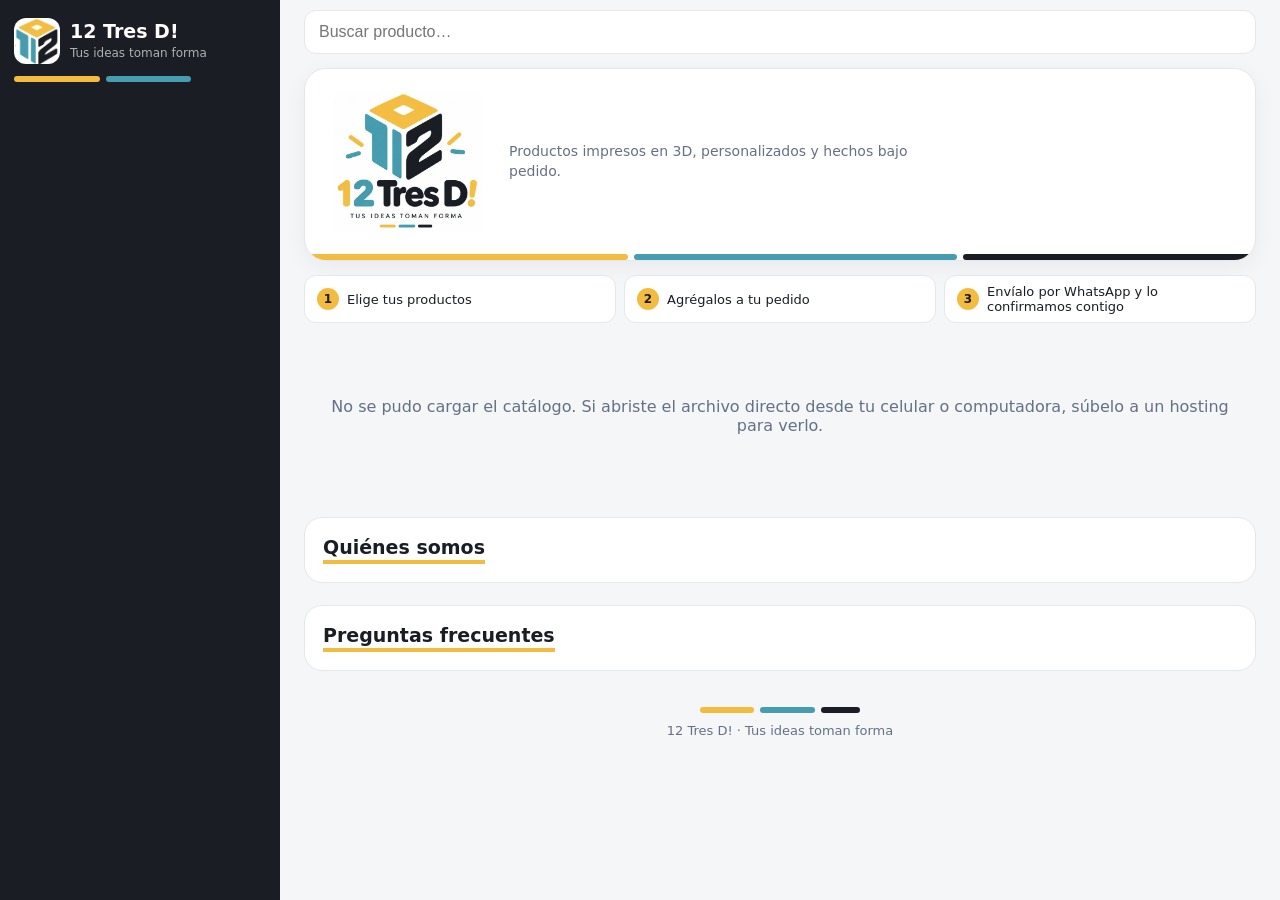
==== commit 92cb0a04: "Add files via upload" ====
--- a/index.html
+++ b/index.html
@@ -1,323 +1,448 @@
 <!DOCTYPE html>
-<html lang="es"><head><meta charset="utf-8">
-<meta name="viewport" content="width=device-width,initial-scale=1,viewport-fit=cover">
-<title>Catálogos</title>
+<html lang="es">
+<head>
+<meta charset="utf-8">
+<meta name="viewport" content="width=device-width,initial-scale=1">
+<meta name="theme-color" content="#1A1D23">
+<title>12 Tres D! · Catálogo</title>
+<meta name="description" content="Productos impresos en 3D, personalizados y hechos bajo pedido. Tus ideas toman forma.">
+<meta property="og:type" content="website">
+<meta property="og:title" content="12 Tres D! · Catálogo">
+<meta property="og:description" content="Productos impresos en 3D, personalizados y hechos bajo pedido.">
+<meta property="og:image" content="https://dc231998.github.io/cat-logo123/og.png">
+<meta property="og:url" content="https://dc231998.github.io/cat-logo123/">
+<link rel="canonical" href="https://dc231998.github.io/cat-logo123/">
+<link rel="manifest" href="manifest.webmanifest">
+<link rel="apple-touch-icon" href="apple-touch-icon.png">
+<meta name="apple-mobile-web-app-title" content="12 Tres D!">
+<meta name="twitter:card" content="summary_large_image">
+<link rel="icon" type="image/webp" href="[data-uri]">
 <style>
-:root{--bg:#0b1120;--card:#141d33;--bd:#233255;--pri:#6ea4f0;--tx:#e8edf7;--mut:#8b97b3;--ok:#66c37f;--wr:#f0b04a}
-*{box-sizing:border-box;margin:0;-webkit-tap-highlight-color:transparent}
-body{background:var(--bg);color:var(--tx);font:16px/1.4 system-ui,-apple-system,sans-serif;padding:env(safe-area-inset-top) 0 120px}
-#app{max-width:640px;margin:auto;padding:16px}
-h1{font-size:32px}h2{font-size:22px}small{color:var(--mut)}
-.top{display:flex;align-items:center;gap:12px;margin-bottom:14px}.top h2{flex:1}
-.ib,.fab{border:0;background:var(--card);color:var(--tx);width:44px;height:44px;border-radius:50%;font-size:20px}
-.fab{position:fixed;right:20px;bottom:110px;width:60px;height:60px;border-radius:20px;background:var(--pri);color:#0b1120;font-size:30px}
-input,textarea,select{width:100%;background:var(--bg);border:1px solid var(--bd);border-radius:16px;padding:14px;color:var(--tx);font:inherit;margin-bottom:10px}
-.search{border-radius:28px;padding-left:20px}
-.chips{display:flex;gap:8px;overflow-x:auto;margin-bottom:14px}
-.chip{flex:none;border:1px solid var(--bd);background:none;color:var(--tx);border-radius:24px;padding:10px 18px;font:inherit}
-.chip.on{background:var(--pri);color:#0b1120;border-color:var(--pri)}
-.grid{display:grid;grid-template-columns:1fr 1fr;gap:12px}
-.card{background:var(--card);border:1px solid var(--bd);border-radius:24px;overflow:hidden}
-.card img{width:100%;aspect-ratio:1;object-fit:cover;display:block}
-.card .in{padding:12px}
-.tag{display:inline-block;background:var(--bg);color:var(--mut);border-radius:12px;padding:3px 10px;font-size:13px;margin:6px 0}
-.pr{color:var(--pri);font-weight:700;font-size:18px}.pr s{color:var(--mut);font-size:13px;font-weight:400}
-.act{display:flex;gap:6px;margin-top:8px}.act button{flex:1;border:0;border-radius:10px;padding:6px;background:var(--bg);color:var(--mut)}
-.sec{background:var(--card);border:1px solid var(--bd);border-radius:24px;padding:16px;margin-bottom:14px}
-.sec>b{display:block;margin-bottom:10px;color:var(--mut);font-size:14px}
-.drop{border:2px dashed var(--bd);border-radius:20px;min-height:170px;display:flex;flex-direction:column;align-items:center;justify-content:center;gap:6px;color:var(--mut);overflow:hidden;text-align:center}
-.drop img{width:100%;max-height:260px;object-fit:cover}
-.row{display:flex;gap:10px}
-.btn,.btn2{border:0;border-radius:20px;padding:16px;font:inherit;font-weight:700;width:100%;background:var(--pri);color:#0b1120}
-.btn2{background:none;border:1px solid var(--bd);color:var(--tx)}
-.bar{position:fixed;left:0;right:0;bottom:0;padding:12px 16px calc(12px + env(safe-area-inset-bottom));background:linear-gradient(transparent,var(--bg) 30%);display:flex;gap:10px;max-width:640px;margin:auto}
-#nav{position:fixed;left:14px;right:14px;bottom:calc(14px + env(safe-area-inset-bottom));max-width:612px;margin:auto;background:#1a2340ee;backdrop-filter:blur(14px);border-radius:32px;padding:8px;display:flex;justify-content:space-around}
-#nav button{border:0;background:none;font-size:22px;padding:12px 22px;border-radius:26px;filter:grayscale(1) opacity(.6)}
-#nav button.on{background:var(--pri);filter:none}
-.stats{display:grid;grid-template-columns:repeat(3,1fr);gap:10px;margin-bottom:16px}
-.stat{background:var(--card);border:1px solid var(--bd);border-radius:22px;padding:16px;text-align:center}
-.stat b{display:block;font-size:30px;color:var(--pri)}
-.hero{background:linear-gradient(135deg,#4c78c9,#7fb0f5);margin:-16px -16px 16px;padding:28px 20px 24px;border-radius:0 0 36px 36px}
-.hero small{color:#dbe8ff}
-.pill{font-size:12px;border-radius:12px;padding:3px 10px;font-weight:700}
-.pub{background:#183a24;color:var(--ok)}.drf{background:#3a2c12;color:var(--wr)}
-.li{display:flex;align-items:center;gap:12px;padding:10px 0;border-bottom:1px solid var(--bd)}
-.li img{width:52px;height:52px;border-radius:12px;object-fit:cover}.li div{flex:1}
-.li input{width:22px;height:22px;margin:0}
-.vars{display:flex;flex-wrap:wrap;gap:6px;margin-bottom:8px}.vars span{background:var(--bg);border-radius:12px;padding:5px 12px}
-.empty{text-align:center;color:var(--mut);padding:40px 10px}
-/* Vista previa / PDF */
-#pages{padding-bottom:70px}
-.pg{background:#fff;color:#222;border-radius:24px;padding:22px;margin:0 0 16px;min-height:75vh;display:flex;flex-direction:column;font-family:Georgia,serif}
-.hd{font-size:20px;border-bottom:1px solid #ddd;padding-bottom:8px;margin-bottom:16px}
-.gr{display:grid;grid-template-columns:1fr 1fr;gap:16px;flex:1;align-content:start}
-.it img{width:100%;aspect-ratio:1;object-fit:cover;display:block;margin-bottom:6px}
-.it b{display:block}.it small{display:block;color:#666}.it em{font-style:normal;color:var(--ac,#1e88e5);font-weight:700;font-size:18px}
-.ft{display:flex;justify-content:space-between;border-top:1px solid #ddd;padding-top:8px;margin-top:16px;font-size:12px;color:#666}
-.cover{flex:1;display:flex;flex-direction:column;justify-content:center;text-align:center;gap:12px}
-.cover h1{font-size:44px}.cover h2{font-weight:400;color:#555}
-.cimg{width:100%;aspect-ratio:1;object-fit:cover;margin-bottom:14px}
-.it{position:relative}
-.sl{display:none;position:absolute;top:8px;left:8px;z-index:1;background:var(--ac);color:#fff;font:700 11px system-ui;padding:3px 8px;border-radius:6px}
-.t-price .sl{display:block}
-:is(.t-neon,.t-street,.t-lujo,.t-electronics){color:#eee}
-:is(.t-neon,.t-street,.t-lujo,.t-electronics) :is(.hd,.ft){border-color:#333;color:#aaa}
-:is(.t-neon,.t-street,.t-lujo,.t-electronics) small{color:#aaa}
-.t-neon{background:#0a0a12;font-family:system-ui,sans-serif}.t-neon .it{border:1px solid #7c3aed;padding:8px;border-radius:6px}.t-neon .it b{text-transform:uppercase;font-size:13px}.t-neon .it em{border:1px solid var(--ac);padding:2px 8px;display:inline-block;margin-top:4px;color:var(--ac)}
-.t-street{background:#000;font-family:Impact,system-ui,sans-serif}.t-street .gr{grid-template-columns:1fr}.t-street .it{display:grid;grid-template-columns:1fr 1fr;gap:4px 12px;border:1px solid #fff;padding:8px;align-content:center}.t-street .it img{grid-row:span 4;margin:0}.t-street .it b{text-transform:uppercase;font-size:20px}.t-street .it em{color:var(--ac);font-size:22px}
-.t-botanical{background:#fbf7f0}.t-botanical .it{background:#fff;border-radius:14px;padding:10px;box-shadow:0 2px 8px #0001}.t-botanical .it img{border-radius:10px}
-.t-price{background:#fff8e1;font-family:system-ui,sans-serif}.t-price .it{background:#fff;border-radius:12px;padding:8px}.t-price .hd{color:var(--ac)}
-.t-market{background:#f1f8ec;font-family:system-ui,sans-serif}.t-market .gr{grid-template-columns:repeat(3,1fr);gap:8px}.t-market .it{background:#e2f1d9;border-radius:12px;padding:6px;font-size:12px}.t-market .it small{display:none}.t-market .it em{font-size:14px}
-.t-menu{font-family:system-ui,sans-serif}.t-menu .gr{grid-template-columns:1fr;gap:0}.t-menu .it{display:grid;grid-template-columns:56px 1fr auto;gap:0 12px;align-items:center;padding:8px 0;border-bottom:1px solid #eee}.t-menu .it img{grid-row:1/4;margin:0;border-radius:8px}.t-menu .it>:not(img):not(em):not(.sl){grid-column:2}.t-menu .it em{grid-column:3;grid-row:1/4}
-.t-lujo{background:#0d0d0d}.t-lujo .gr{grid-template-columns:1fr}.t-lujo .it img{aspect-ratio:16/10}.t-lujo :is(.it b,.it em,.hd){color:var(--ac);text-transform:uppercase;letter-spacing:.12em}
-.t-rose{background:#fbeef0}.t-rose .it{text-align:center}.t-rose .it img{aspect-ratio:4/5;border-radius:20px}
-.t-tech .gr{grid-template-columns:1fr}.t-tech .it{display:grid;grid-template-columns:100px 1fr;gap:2px 14px;border:1px solid #ddd;padding:10px;font-family:system-ui,sans-serif}.t-tech .it img{grid-row:span 4;margin:0}.t-tech .it b{text-transform:uppercase;font-size:14px}.t-tech .it em{background:#111;color:#fff;padding:2px 10px;justify-self:start}
-.t-electronics{background:#0b1730;font-family:system-ui,sans-serif}.t-electronics .gr{grid-template-columns:1fr}.t-electronics .it{display:grid;grid-template-columns:1fr 1.2fr;gap:2px 14px;align-items:center;background:#122246;border-radius:12px;padding:10px}.t-electronics .it img{grid-row:span 4;margin:0;border-radius:8px}.t-electronics .it b{text-transform:uppercase}
-.gr{min-height:0}
-.t-street .it img,.t-electronics .it img{height:40mm;aspect-ratio:auto}
-.pt button.st{right:auto;left:4px}
-#crop{display:none;position:fixed;inset:0;background:#0b1120;z-index:99;flex-direction:column;align-items:center;justify-content:center;gap:12px;padding:16px;overflow:auto}
-#crop canvas{width:min(88vw,400px);height:min(88vw,400px);border-radius:16px;touch-action:none}
-#crop .cw{display:flex;gap:10px;width:min(88vw,400px)}#crop .btn,#crop .btn2{padding:12px}
-.ph{display:grid;grid-template-columns:repeat(3,1fr);gap:8px;margin-bottom:8px}.pt{position:relative;aspect-ratio:1;border-radius:14px;overflow:hidden;background:var(--bg)}.pt img{width:100%;height:100%;object-fit:cover;display:block}.pt button{position:absolute;top:4px;right:4px;width:26px;height:26px;border:0;border-radius:50%;background:#000a;color:#fff}.pt i{position:absolute;bottom:0;left:0;right:0;background:var(--pri);color:#0b1120;font:700 11px system-ui;text-align:center;padding:2px}.pt.add{display:flex;align-items:center;justify-content:center;border:2px dashed var(--bd);font-size:32px;color:var(--mut)}
-.cnt{position:absolute;top:8px;right:8px;background:#000a;border-radius:10px;padding:2px 8px;font-size:12px}
-.gal{display:flex;gap:4px;margin-bottom:6px}.pg .it .gal img{width:0;flex:1;height:14mm!important;aspect-ratio:auto!important;margin:0;border-radius:4px;object-fit:cover}
-:is(.t-menu,.t-minimal,.t-tech,.t-street,.t-electronics) .gal{grid-column:1/-1}
-.th{aspect-ratio:3/4;overflow:hidden;position:relative}
-.th .pg{position:absolute;top:0;left:0;width:520px;height:693px;min-height:0;margin:0;border-radius:0;transform-origin:0 0;pointer-events:none}
-.tc{background:var(--card);border:2px solid var(--bd);border-radius:24px;overflow:hidden;position:relative}.tc.on{border-color:var(--pri)}
-.tc b{display:block;padding:10px 14px}
-.tc.on:after{content:"✓";position:absolute;top:8px;right:8px;background:var(--pri);color:#0b1120;width:28px;height:28px;border-radius:50%;text-align:center;line-height:28px;font-weight:700}
-.t-moderna{background:#0f172a;color:#e8edf7;font-family:system-ui,sans-serif}
-.t-moderna .hd{color:var(--ac);border-color:#334}
-.t-moderna .it{background:#1a2440;border-radius:16px;padding:10px}.t-moderna .it img{border-radius:12px}
-.t-moderna .it small,.t-moderna .ft,.t-moderna .cover h2{color:#9aa7c7}.t-moderna .ft{border-color:#334}
-.t-minimal{font-family:system-ui,sans-serif;font-weight:300}
-.t-minimal .hd{border:0;font-size:14px;letter-spacing:.15em;color:#999}
-.t-minimal .gr{grid-template-columns:1fr;gap:18px}
-.t-minimal .it{display:grid;grid-template-columns:110px 1fr;gap:2px 16px;align-items:center;border-bottom:1px solid #eee;padding-bottom:14px}
-.t-minimal .it img{grid-row:span 4;margin:0}.t-minimal .it b{font-weight:600}
-.t-revista{background:#f6f1e7;font-family:Georgia,serif}
-.t-revista .hd{text-align:center;letter-spacing:.25em;color:var(--ac);border-color:var(--ac);text-transform:uppercase;font-size:15px}
-.t-revista .it img{aspect-ratio:4/5}.t-revista .it b{font-size:18px}
-.t-color .hd{background:var(--ac);color:#fff;padding:12px 16px;border:0;border-radius:14px}
-.t-color .it{border:2px solid var(--ac);border-radius:16px;padding:10px}.t-color .it img{border-radius:10px}
-.t-color .cover{background:var(--ac);color:#fff;border-radius:20px}.t-color .cover h2{color:#fff}
-@media print{
- @page{margin:10mm}
- body{background:#fff;padding:0}#app{padding:0;max-width:none}
- #nav,.top,.bar{display:none!important}
- #pages{padding:0}
- .pg{width:100%;height:auto;min-height:0;border-radius:0;margin:0;padding:6mm 4mm;break-after:page;page-break-after:always;break-inside:avoid;-webkit-print-color-adjust:exact;print-color-adjust:exact}
- .pg:last-child{break-after:auto;page-break-after:auto}
- .cover{padding:15mm 0}
- .it{break-inside:avoid}
- :is(.t-clasica,.t-moderna,.t-botanical,.t-price,.t-revista,.t-color,.t-rose,.t-neon,.t-market,.t-lujo) .it img{height:auto;max-height:max(18mm,calc((170mm - var(--rows,2)*(30mm + var(--x,0mm)))/var(--rows,2)))}
- .cimg{aspect-ratio:auto!important;height:70mm}
- .t-minimal .it{grid-template-columns:22mm 1fr;padding-bottom:2mm}.t-tech .it{grid-template-columns:22mm 1fr;padding:2mm 3mm}
- .t-minimal .gr,.t-tech .gr{gap:2mm}
- .t-street .it img,.t-electronics .it img{height:32mm;aspect-ratio:auto!important}
-}
-
-.storageMeter{margin-top:10px}.storageTrack{height:12px;background:var(--bg);border:1px solid var(--bd);border-radius:999px;overflow:hidden}.storageFill{height:100%;width:0;background:var(--ok);border-radius:999px;transition:width .35s ease}.storageFill.warn{background:var(--wr)}.storageFill.danger{background:#ef6b73}.storageTop{display:flex;justify-content:space-between;gap:10px;align-items:center}.storageTop b{font-size:15px}.storageMeta{display:flex;justify-content:space-between;gap:10px;margin-top:7px}
-</style></head>
+:root{--y:#F3BC41;--t:#469DB0;--tt:#2F7F92;--n:#1A1D23;--bg:#F4F6F8;--card:#fff;--tx:#1A1D23;--mu:#667085;--bd:#E4E7EC;color-scheme:light}
+*{box-sizing:border-box;margin:0}
+body{font-family:system-ui,-apple-system,"Segoe UI",Roboto,sans-serif;background:var(--bg);color:var(--tx)}
+button{font-family:inherit}
+.tri{display:flex;gap:6px;height:6px}
+.tri i{display:block;border-radius:99px;height:100%}
+.tri i:nth-child(1){background:var(--y);width:34%}
+.tri i:nth-child(2){background:var(--t);width:34%}
+.tri i:nth-child(3){background:var(--n);flex:1}
+.app{display:block}
+main{padding:0 12px 100px;min-width:0}
+/* barra superior */
+.top{position:sticky;top:0;z-index:5;background:var(--bg);padding:10px 0 8px;display:flex;gap:10px;align-items:center}
+.mn{flex:none;border:0;background:var(--n);color:#fff;border-radius:12px;padding:12px 14px;font-size:15px;font-weight:600;cursor:pointer}
+.mn b{color:var(--y)}
+input.q{flex:1;min-width:0;padding:12px 14px;border-radius:12px;border:1.5px solid var(--bd);background:#fff;color:var(--tx);font-size:16px}
+input.q:focus{outline:0;border-color:var(--t)}
+/* hero */
+.hero{background:#fff;border:1px solid var(--bd);border-radius:22px;overflow:hidden;margin:6px 0 14px;box-shadow:0 6px 22px #1a1d230d}
+.hero .in{display:flex;flex-direction:column;align-items:center;text-align:center;gap:6px;padding:18px 18px 16px}
+.hero img{width:170px;max-width:55%;height:auto;display:block}
+.hero p{color:var(--mu);font-size:14px;line-height:1.4;max-width:420px}
+.hero .ct{display:inline-block;background:var(--n);color:var(--y);font-weight:700;font-size:13px;padding:6px 14px;border-radius:99px;margin-top:4px}
+.hero .ct:empty{display:none}
+@media(min-width:700px){.hero .in{flex-direction:row;text-align:left;gap:26px;padding:22px 28px}.hero img{width:150px;max-width:none}}
+#cnt{color:var(--mu);font-size:14px;margin:0 2px 10px;font-weight:500}
+/* barra lateral */
+#sb{position:fixed;top:0;left:0;bottom:0;width:84%;max-width:320px;background:var(--n);color:#fff;z-index:20;transform:translateX(-102%);transition:transform .22s;overflow-y:auto;padding:18px 14px 30px}
+#sb.open{transform:none}
+#ov{display:none;position:fixed;inset:0;background:#0009;z-index:15}
+#ov.on{display:block}
+.sbh{display:flex;align-items:center;gap:10px;margin-bottom:12px}
+.sbh img{width:46px;height:46px;border-radius:12px;background:#fff;flex:none}
+.sbh b{font-size:19px;display:block;line-height:1.1}
+.sbh small{color:#ffffffa6;font-size:12px}
+#sb h3{font-size:11px;text-transform:uppercase;letter-spacing:.1em;color:var(--y);margin:20px 4px 6px}
+.it{display:flex;justify-content:space-between;align-items:center;gap:8px;width:100%;text-align:left;border:0;background:none;color:#fff;padding:11px 12px;border-radius:12px;font-size:15px;cursor:pointer}
+.it:hover{background:#ffffff14}
+.it span{font-size:12px;color:#fff;background:#ffffff26;border-radius:99px;padding:2px 9px;font-weight:600}
+.it.on{background:var(--y);color:var(--n);font-weight:700}
+.it.on span{background:#1a1d2326;color:var(--n)}
+.it.clr{color:#ffffffb3;margin-top:16px;border:1px dashed #ffffff40;justify-content:center}
+.ck{display:flex;align-items:center;gap:10px;padding:8px 12px;font-size:15px;cursor:pointer}
+.ck input{width:20px;height:20px;accent-color:var(--y)}
+#sb select{width:100%;padding:11px 12px;border-radius:12px;border:1px solid #ffffff33;background:#ffffff14;color:#fff;font-size:15px}
+#sb select option{color:#111}
+.cl{float:right;border:0;background:#ffffff1f;color:#fff;width:34px;height:34px;border-radius:50%;font-size:16px;cursor:pointer}
+.sbf{margin-top:26px}
+/* productos */
+.grid{display:grid;grid-template-columns:repeat(2,1fr);gap:12px}
+@media(min-width:700px){.grid{grid-template-columns:repeat(3,1fr);gap:16px}}
+.card{background:var(--card);border:1px solid var(--bd);border-radius:18px;overflow:hidden;cursor:pointer;position:relative;transition:transform .15s,box-shadow .15s}
+.card:hover{transform:translateY(-3px);box-shadow:0 12px 26px #1a1d2318}
+.card:active{transform:scale(.98)}
+.card img{width:100%;aspect-ratio:1;object-fit:cover;display:block;background:#eef1f4}
+.card .in{padding:11px 13px 14px;border-top:3px solid var(--y)}
+.card b{display:block;font-size:15px;line-height:1.25}
+.pr{margin-top:5px;font-weight:800;color:var(--tt);font-size:16px}
+.pr s{color:var(--mu);font-weight:400;font-size:13px;margin-right:6px}
+.tag{position:absolute;top:10px;left:10px;background:var(--y);color:var(--n);font-size:11px;font-weight:800;letter-spacing:.04em;padding:4px 10px;border-radius:99px;box-shadow:0 2px 8px #0002}
+.empty{text-align:center;color:var(--mu);padding:60px 16px}
+.foot{margin-top:36px;text-align:center;color:var(--mu);font-size:13px}
+.foot .tri{max-width:160px;margin:0 auto 10px}
+@media(min-width:900px){
+ .app{display:grid;grid-template-columns:280px 1fr}
+ #sb{position:sticky;top:0;height:100vh;transform:none;width:auto;max-width:none;z-index:1}
+ .mn,.cl,#ov{display:none!important}
+ main{padding:0 24px 40px;max-width:1120px}
+}
+@media(min-width:1250px){.grid{grid-template-columns:repeat(4,1fr)}}
+/* detalle */
+#md{display:none;position:fixed;inset:0;background:#000b;z-index:30;align-items:flex-end;justify-content:center}
+#md.on{display:flex}
+.sheet{background:#fff;width:100%;max-width:560px;max-height:92vh;overflow:auto;border-radius:24px 24px 0 0;padding:0 0 18px}
+@media(min-width:700px){#md{align-items:center}.sheet{border-radius:24px}}
+.sheet .main{width:100%;aspect-ratio:1;object-fit:cover;display:block;background:#eef1f4}
+.th{display:flex;gap:8px;padding:10px 16px 0;overflow-x:auto}
+.th img{width:60px;height:60px;object-fit:cover;border-radius:10px;border:2.5px solid transparent;cursor:pointer;flex:none}
+.th img.on{border-color:var(--y)}
+.body{padding:14px 18px 0}
+.body h2{font-size:21px}
+.body .pr{font-size:22px}
+.body p{color:var(--mu);margin:8px 0;white-space:pre-line;line-height:1.5}
+.vs{display:flex;flex-wrap:wrap;gap:8px;margin:10px 0}
+.v{border:1.5px solid var(--bd);background:#fff;color:var(--tx);padding:8px 14px;border-radius:10px;font-size:14px;cursor:pointer}
+.v.on{border-color:var(--n);background:var(--n);color:var(--y);font-weight:700}
+.btn{display:block;text-align:center;text-decoration:none;background:#25D366;color:#fff;font-weight:800;padding:15px;border-radius:14px;margin-top:14px;font-size:16px;border:0;width:100%;cursor:pointer;box-shadow:0 6px 16px #25d36644}
+.btn.g{background:#fff;color:var(--tx);border:1.5px solid var(--bd);margin-top:8px;box-shadow:none;font-weight:600}
+.x{position:sticky;top:0;float:right;margin:10px;z-index:2;width:38px;height:38px;border-radius:50%;border:0;background:var(--n);color:var(--y);font-size:18px;cursor:pointer}
+/* cómo pedir */
+.how{display:flex;flex-wrap:wrap;gap:8px;margin:0 0 14px}
+.st{display:flex;align-items:center;gap:8px;background:#fff;border:1px solid var(--bd);border-radius:12px;padding:8px 12px;font-size:13px;flex:1 1 150px}
+.st i{flex:none;width:22px;height:22px;border-radius:50%;background:var(--y);color:var(--n);font-style:normal;font-weight:800;font-size:12px;display:grid;place-items:center}
+.inf{display:flex;flex-direction:column;gap:6px;margin:12px 0 0;font-size:14px;color:var(--mu)}
+.inf div{background:var(--bg);border-radius:10px;padding:8px 12px}
+#infoTop{display:flex;flex-wrap:wrap;gap:8px;width:100%}
+#infoTop div{background:#fff;border:1px dashed var(--t);border-radius:12px;padding:8px 12px;font-size:13px;flex:1 1 200px}
+#infoTop:empty{display:none}
+/* carrito */
+#cartbar{display:none;position:fixed;left:50%;bottom:16px;transform:translateX(-50%);z-index:10;align-items:center;gap:14px;background:var(--n);color:#fff;border:0;border-radius:99px;padding:14px 22px;font-size:15px;font-weight:700;cursor:pointer;box-shadow:0 10px 28px #1a1d2366;min-width:250px;justify-content:space-between;font-family:inherit}
+#cartbar b{color:var(--y)}
+#cm{display:none;position:fixed;inset:0;background:#000b;z-index:31;align-items:flex-end;justify-content:center}
+#cm.on{display:flex}
+.ci{display:flex;gap:12px;align-items:center;padding:10px 0;border-bottom:1px solid var(--bd)}
+.ci img{width:56px;height:56px;border-radius:12px;object-fit:cover;flex:none;background:#eef1f4}
+.cm{flex:1;min-width:0}
+.cm b{display:block;font-size:15px}
+.cm small{display:block;color:var(--mu)}
+.cm span{color:var(--tt);font-weight:700;font-size:14px}
+.qt{display:flex;align-items:center;gap:8px;flex:none}
+.qt button{width:32px;height:32px;border-radius:50%;border:1.5px solid var(--bd);background:#fff;font-size:18px;cursor:pointer;color:var(--tx)}
+.qt em{font-style:normal;font-weight:700;min-width:18px;text-align:center}
+.tot{display:flex;justify-content:space-between;font-size:18px;padding:14px 0 4px}
+.tot b{color:var(--tt)}
+.fl{display:block;font-size:13px;color:var(--mu);margin-top:10px}
+.fl input,.fl select,.fl textarea{display:block;width:100%;margin-top:4px;padding:11px 12px;border-radius:12px;border:1.5px solid var(--bd);background:#fff;color:var(--tx);font-size:16px;font-family:inherit}
+.fl input:focus,.fl select:focus,.fl textarea:focus{outline:0;border-color:var(--t)}
+.btn.y{background:var(--y);color:var(--n);box-shadow:0 6px 16px #f3bc4155}
+.btn.w{background:#fff;color:#128C4A;border:1.5px solid #25D366;box-shadow:none}
+.er{color:#c62828;font-size:13px;font-weight:600;margin:-2px 0 6px}
+.mu{color:var(--mu);font-size:13px;margin-top:10px}
+#toast{position:fixed;left:50%;bottom:84px;transform:translateX(-50%);background:var(--n);color:#fff;padding:10px 18px;border-radius:99px;font-size:14px;font-weight:600;z-index:40;opacity:0;pointer-events:none;transition:opacity .2s}
+#toast.on{opacity:1}
+@media(min-width:700px){#cm{align-items:center}}
+.cl2 a{display:block;color:#fff;text-decoration:none;padding:11px 12px;border-radius:12px;font-size:15px}
+.cl2 a:hover{background:#ffffff14}
+.foot a{color:var(--tt);font-weight:700;text-decoration:none;margin:0 10px;display:inline-block;padding:6px 0}
+#ft{margin-bottom:6px}
+.ph{width:100%;aspect-ratio:1;background:linear-gradient(90deg,#eef1f4,#f9fafb,#eef1f4);background-size:200% 100%;animation:sh 1.3s infinite linear}
+@keyframes sh{to{background-position:-200% 0}}
+.card.so img{filter:grayscale(.9);opacity:.55}
+.tag.out{background:#667085;color:#fff}
+.btn:disabled{opacity:.55;cursor:not-allowed;box-shadow:none}
+/* información */
+.info{background:#fff;border:1px solid var(--bd);border-radius:18px;padding:18px 18px 8px;margin-top:22px;scroll-margin-top:84px}
+.info h2{font-size:19px;margin-bottom:10px;display:inline-block;border-bottom:4px solid var(--y);padding-bottom:2px}
+.info p{color:var(--mu);line-height:1.55;margin:8px 0}
+.info .ab{display:flex;flex-wrap:wrap;gap:10px;margin:12px 0 10px}
+.info .ab a{background:var(--n);color:var(--y);text-decoration:none;font-weight:700;padding:10px 16px;border-radius:99px;font-size:14px}
+.info details{border-top:1px solid var(--bd)}
+.info details:first-of-type{border-top:0}
+.info summary{cursor:pointer;font-weight:700;padding:14px 0;list-style:none;display:flex;justify-content:space-between;gap:12px}
+.info summary::-webkit-details-marker{display:none}
+.info summary::after{content:'+';color:var(--tt);font-size:22px;line-height:1}
+.info details[open] summary::after{content:'–'}
+.info details p{margin:0 0 14px}
+/* descuentos */
+.sub{display:flex;justify-content:space-between;gap:10px;color:var(--mu);font-size:14px;padding:6px 0 0}
+.sub.dc{color:#128C4A;font-weight:700}
+.nt{background:#FFF7E0;border:1px solid var(--y);color:#7a5a00;border-radius:10px;padding:8px 12px;font-size:13px;margin-top:10px;font-weight:600}
+.cp{display:flex;gap:8px;margin-top:12px}
+.cp input{flex:1;min-width:0;padding:11px 12px;border-radius:12px;border:1.5px solid var(--bd);font-size:16px;text-transform:uppercase;background:#fff;color:var(--tx);font-family:inherit}
+.cp input:focus{outline:0;border-color:var(--t)}
+.cp button{background:var(--n);color:var(--y);border:0;border-radius:12px;padding:0 18px;font-weight:700;cursor:pointer;font-family:inherit}
+</style>
+</head>
 <body>
-<div id="app"></div>
-<nav id="nav">
-<button data-t="home" onclick="go('home')">🏠</button>
-<button data-t="prods" onclick="go('prods')">📦</button>
-<button data-t="cats" onclick="go('cats')">📖</button>
-<button data-t="sets" onclick="go('sets')">⚙️</button>
-</nav>
+<div class="app">
+  <aside id="sb">
+    <button class="cl" id="cl" aria-label="Cerrar menú">✕</button>
+    <div class="sbh"><img alt="" src="[data-uri]"><div><b>12 Tres D!</b><small>Tus ideas toman forma</small></div></div>
+    <div class="tri"><i></i><i></i><i></i></div>
+    <div id="sbc"></div>
+    <div id="sbf"></div>
+  </aside>
+  <div id="ov"></div>
+  <main>
+    <div class="top">
+      <button class="mn" id="mn">☰ <b>Menú</b></button>
+      <input class="q" id="q" type="search" placeholder="Buscar producto…" autocomplete="off">
+    </div>
+    <section class="hero">
+      <div class="in">
+        <img alt="12 Tres D! — Tus ideas toman forma" src="[data-uri]">
+        <div>
+          <p>Productos impresos en 3D, personalizados y hechos bajo pedido.</p>
+          <span class="ct" id="sub"></span>
+        </div>
+      </div>
+      <div class="tri"><i></i><i></i><i></i></div>
+    </section>
+    <section class="how">
+      <div class="st"><i>1</i>Elige tus productos</div>
+      <div class="st"><i>2</i>Agrégalos a tu pedido</div>
+      <div class="st"><i>3</i>Envíalo por WhatsApp y lo confirmamos contigo</div>
+      <div id="infoTop"></div>
+    </section>
+    <div id="cnt"></div>
+    <div class="grid" id="grid"></div>
+    <div class="empty" id="msg">Cargando catálogo…</div>
+    <section class="info" id="nosotros"><h2>Quiénes somos</h2><div id="aboutT"></div></section>
+    <section class="info" id="faq"><h2>Preguntas frecuentes</h2><div id="faqL"></div></section>
+    <div class="foot"><div class="tri"><i></i><i></i><i></i></div><div id="ft"></div>12 Tres D! · Tus ideas toman forma</div>
+  </main>
+</div>
+<div id="md"><div class="sheet" id="sheet"></div></div>
+<div id="cm"><div class="sheet" id="csheet"></div></div>
+<button id="cartbar" aria-label="Ver mi pedido"></button>
+<div id="toast"></div>
+
 <script>
 const $=s=>document.querySelector(s);
-const DEFAULT_STATE={p:[],c:[],cats:['General'],set:{brand:'Mi Negocio',tel:'',cur:'$'}};
-let S=JSON.parse(localStorage.getItem('catalogos')||'null')||structuredClone(DEFAULT_STATE);
-let DB=null, dbReady=null, saveTimer=null, storageTimer=null;
-function openDB(){return new Promise((resolve,reject)=>{const r=indexedDB.open('123D_Catalogo_Local',1);r.onupgradeneeded=()=>{if(!r.result.objectStoreNames.contains('state'))r.result.createObjectStore('state');};r.onsuccess=()=>{DB=r.result;resolve(DB)};r.onerror=()=>reject(r.error||new Error('IndexedDB unavailable'))})}
-function idbGet(){return new Promise((resolve,reject)=>{const q=DB.transaction('state','readonly').objectStore('state').get('catalogos');q.onsuccess=()=>resolve(q.result||null);q.onerror=()=>reject(q.error)})}
-function idbPut(data){return new Promise((resolve,reject)=>{const q=DB.transaction('state','readwrite').objectStore('state').put(data,'catalogos');q.onsuccess=()=>resolve();q.onerror=()=>reject(q.error)})}
-async function initStorage(){try{dbReady=openDB();await dbReady;const stored=await idbGet();if(stored){S=stored;return}const legacy=localStorage.getItem('catalogos');if(legacy){try{S=JSON.parse(legacy);await idbPut(slim(S));localStorage.removeItem('catalogos')}catch(e){await idbPut(slim(S))}}else await idbPut(slim(S));try{if(navigator.storage?.persist)await navigator.storage.persist()}catch(e){}}catch(e){console.warn('IndexedDB no disponible; usando localStorage como respaldo temporal.',e)}}
-function save(){clearTimeout(saveTimer);saveTimer=setTimeout(async()=>{try{if(DB)await idbPut(slim(S));else localStorage.setItem('catalogos',JSON.stringify(slim(S)));if(V.t=='sets')showStorageInfo()}catch(e){alert('No se pudo guardar. Exporta un respaldo JSON y libera espacio del dispositivo.')}},600)}
-async function saveNow(){try{if(DB)await idbPut(slim(S));else localStorage.setItem('catalogos',JSON.stringify(slim(S)))}catch(e){throw e}}
-async function storageInfo(){try{return await navigator.storage?.estimate?.()}catch(e){return null}}
-function fmtBytes(n){if(!n)return '0 B';const u=['B','KB','MB','GB','TB'],i=Math.min(u.length-1,Math.floor(Math.log(n)/Math.log(1024)));return (n/1024**i).toFixed(i?1:0)+' '+u[i]}
-const IMG_MAX=640;
-const WEBP=(()=>{try{return document.createElement('canvas').toDataURL('image/webp').startsWith('data:image/webp')}catch(e){return false}})();
-const enc=c=>WEBP?c.toDataURL('image/webp',.78):c.toDataURL('image/jpeg',.72);
-function norm(x){(x.p||[]).forEach(p=>{if(!p.imgs?.length)p.imgs=p.img?[p.img]:[];p.img=p.imgs[0]||''});return x}
-const slim=x=>({...x,p:x.p.map(({img,...r})=>r)});
-const uid=()=>Math.random().toString(36).slice(2,9);
-const esc=s=>String(s??'').replace(/[&<>"]/g,c=>({'&':'&amp;','<':'&lt;','>':'&gt;','"':'&quot;'}[c]));
-const m=n=>S.set.cur+Number(n).toFixed(2);
-const price=p=>p.sale?`<s>${m(p.price)}</s> ${m(p.sale)}`:m(p.price);
-const prod=id=>S.p.find(p=>p.id==id);
-const TPL=[['clasica','Clásica','General'],['minimal','Minimalista','General'],['menu','Lista con fotos','General'],['price','Ofertas','General'],['color','Colorida','General'],['moderna','Moderna oscura','Tecnología'],['neon','Neon Grid','Tecnología'],['electronics','Electrónica','Tecnología'],['tech','Ficha técnica','Tecnología'],['revista','Revista','Belleza'],['botanical','Botánica','Belleza'],['rose','Rose Gold','Belleza'],['street','Streetwear','Moda'],['lujo','Lujo','Lujo'],['market','Mercado fresco','Comida']];
-let V={t:'home',q:'',cat:'Todos'};
-function go(t,x){Object.assign(V,{t},x||{});R(true)}
-function R(top){
- $('#app').innerHTML=({home:H,prods:P,pform:PF,cats:C,cform:CF,prev:PV,sets:ST,tpl:TP})[V.t]();
- if(storageTimer){clearInterval(storageTimer);storageTimer=null} if(V.t=='sets'){showStorageInfo();storageTimer=setInterval(()=>{if(V.t=='sets')showStorageInfo();},3000)}
- $('#nav').style.display=['pform','cform','prev','tpl'].includes(V.t)?'none':'flex';
- document.querySelectorAll('#nav button').forEach(b=>b.classList.toggle('on',b.dataset.t==V.t));
- if(V.t=='tpl')fit();if(top)scrollTo(0,0)}
-/* INICIO */
-function H(){
- const dr=S.c.filter(c=>c.status!='pub').length;
- const rec=[...S.c].sort((a,b)=>b.date-a.date).slice(0,5);
- return `<div class=hero><small>Bienvenido</small><h1>${esc(S.set.brand)}</h1></div>
- <input class=search placeholder="Buscar productos" oninput="V.q=this.value;go('prods',{q:this.value})">
- <div class=stats><div class=stat onclick="go('prods')"><b>${S.p.length}</b><small>Productos</small></div>
- <div class=stat onclick="go('cats')"><b>${S.c.length}</b><small>Catálogos</small></div>
- <div class=stat><b style="color:var(--wr)">${dr}</b><small>Borradores</small></div></div>
- <h2 style="margin-bottom:10px">Editados recientemente</h2>
- ${rec.length?rec.map(c=>`<div class=sec onclick="openC('${c.id}')"><span class="pill ${c.status=='pub'?'pub':'drf'}">${c.status=='pub'?'Publicado':'Borrador'}</span><h2 style="margin-top:8px">${esc(c.title)}</h2><small>${new Date(c.date).toLocaleDateString('es-MX')} · ${c.ids.length} productos</small></div>`).join(''):'<div class=empty>Aún no tienes catálogos. Crea el primero desde la pestaña 📖.</div>'}
- <button class=fab onclick="newP()">+</button>`}
-/* PRODUCTOS */
-function P(){
- const q=V.q.toLowerCase();
- const l=S.p.filter(p=>(V.cat=='Todos'||p.cat==V.cat)&&(p.name+p.desc).toLowerCase().includes(q));
- return `<div class=top><h2>Productos</h2></div>
- <input class=search placeholder="Buscar" value="${esc(V.q)}" oninput="V.q=this.value;clearTimeout(V.tm);V.tm=setTimeout(()=>{R();$('.search').focus();$('.search').setSelectionRange(99,99)},250)">
- <div class=chips>${['Todos',...S.cats].map(c=>`<button class="chip ${V.cat==c?'on':''}" onclick="V.cat='${esc(c)}';R()">${esc(c)}</button>`).join('')}</div>
- ${l.length?`<div class=grid>${l.map(p=>`<div class=card style="position:relative"><img loading=lazy decoding=async src="${p.img}">${(p.imgs||[]).length>1?`<span class=cnt>📷 ${p.imgs.length}</span>`:''}<div class=in><b>${esc(p.name)}</b><br>${p.cat?`<span class=tag>${esc(p.cat)}</span><br>`:''}<span class=pr>${price(p)}</span>
- <div class=act><button onclick="editP('${p.id}')">Editar</button><button onclick="delP('${p.id}')">Borrar</button></div></div></div>`).join('')}</div>`:'<div class=empty>No hay productos. Toca + para agregar uno.</div>'}
- <button class=fab onclick="newP()">+</button>`}
-function newP(){go('pform',{f:{id:'',img:'',imgs:[],name:'',desc:'',cat:S.cats[0]||'',price:'',sale:'',vars:[]}})}
-function editP(id){const f=JSON.parse(JSON.stringify(prod(id)));f.imgs=f.imgs?.length?f.imgs:[f.img];go('pform',{f})}
-function delP(id){if(confirm('¿Borrar este producto?')){S.p=S.p.filter(p=>p.id!=id);S.c.forEach(c=>c.ids=c.ids.filter(i=>i!=id));save();R()}}
-function PF(){const f=V.f;
- return `<div class=top><button class=ib onclick="go('prods')">‹</button><h2>${f.id?'Editar producto':'Nuevo producto'}</h2></div>
- <div class=sec><b>Fotos del producto * (${f.imgs.length}/6)</b><div class=ph>${f.imgs.map((x,i)=>`<div class=pt><img src="${x}" onclick="editImg(${i})"><button onclick="V.f.imgs.splice(${i},1);R()">✕</button>${i?`<button class=st onclick="mainImg(${i})">★</button>`:''}${i?'':'<i>Principal</i>'}</div>`).join('')}${f.imgs.length<6?'<label class="pt add">＋<input type=file accept="image/*" multiple hidden onchange="pickImg(this)"></label>':''}</div><small>Toca una foto para recortarla o ajustarla · ★ la hace principal.</small></div>
- <div class=sec><b>Detalles</b>
- <input placeholder="Nombre del producto *" value="${esc(f.name)}" oninput="V.f.name=this.value">
- <textarea rows=3 placeholder="Descripción" oninput="V.f.desc=this.value">${esc(f.desc)}</textarea>
- <div class=row><select onchange="V.f.cat=this.value">${S.cats.map(c=>`<option ${c==f.cat?'selected':''}>${esc(c)}</option>`).join('')}</select><button class=ib style="flex:none" onclick="addCat()">+</button></div></div>
- <div class=sec><b>Precio</b><div class=row><input type=number inputmode=decimal placeholder="Precio *" value="${f.price}" oninput="V.f.price=this.value"><input type=number inputmode=decimal placeholder="Precio de oferta" value="${f.sale}" oninput="V.f.sale=this.value"></div></div>
- <div class=sec><b>Variantes (tallas, colores)</b><div class=vars>${f.vars.map((v,i)=>`<span onclick="V.f.vars.splice(${i},1);R()">${esc(v)} ✕</span>`).join('')}</div>
- <div class=row><input id=vi placeholder="Ej. Talla M, Rojo" style="margin:0"><button class=ib style="flex:none" onclick="addVar()">+</button></div></div>
- <div class=bar><button class=btn onclick="saveP()">✓ ${f.id?'Guardar cambios':'Agregar producto'}</button></div>`}
-function addVar(){const v=$('#vi').value.trim();if(v){V.f.vars.push(v);R()}}
-function addCat(){const c=(prompt('Nombre de la nueva categoría')||'').trim();if(c&&!S.cats.includes(c)){S.cats.push(c);V.f.cat=c;save();R()}}
-function mainImg(i){const a=V.f.imgs;a.unshift(a.splice(i,1)[0]);R()}
-let CR;
-function big(file){return new Promise(ok=>{const u=URL.createObjectURL(file),im=new Image();im.onload=()=>{const k=Math.min(1,1200/Math.max(im.width,im.height)),c=document.createElement('canvas');c.width=Math.round(im.width*k);c.height=Math.round(im.height*k);c.getContext('2d').drawImage(im,0,0,c.width,c.height);URL.revokeObjectURL(u);ok(c.toDataURL('image/jpeg',.88))};im.onerror=()=>{URL.revokeObjectURL(u);ok(null)};im.src=u})}
-function cropAsk(src){return new Promise(ok=>{const im=new Image();im.onload=()=>{CR={im,z:1,x:0,y:0,r:0,fit:false,ok};crUI()};im.src=src})}
-function crB(){const{im,z,r,fit}=CR,sw=r%2?im.height:im.width,sh=r%2?im.width:im.height;return{sw,sh,b:(fit?600/Math.max(sw,sh):600/Math.min(sw,sh))*z}}
-function crDraw(c,S,grid){const{im,x,y,r}=CR,k=S/600,{b}=crB(),g=c.getContext('2d');
- g.fillStyle='#fff';g.fillRect(0,0,S,S);g.save();g.translate((300+x)*k,(300+y)*k);g.rotate(r*Math.PI/2);g.scale(b*k,b*k);g.drawImage(im,-im.width/2,-im.height/2);g.restore();
- if(grid){g.strokeStyle='#fff9';g.lineWidth=1.5;g.beginPath();for(const t of[1,2]){g.moveTo(S*t/3,0);g.lineTo(S*t/3,S);g.moveTo(0,S*t/3);g.lineTo(S,S*t/3)}g.stroke()}}
-function crClamp(){const{sw,sh,b}=crB(),mx=Math.max(0,(sw*b-600)/2),my=Math.max(0,(sh*b-600)/2);CR.x=Math.max(-mx,Math.min(mx,CR.x));CR.y=Math.max(-my,Math.min(my,CR.y))}
-function crUI(){let d=document.getElementById('crop');if(!d){d=document.createElement('div');d.id='crop';document.body.appendChild(d)}
- d.style.display='flex';
- d.innerHTML=`<canvas id=cc width=600 height=600></canvas><div class=cw style="align-items:center"><small>−</small><input type=range id=cz min=1 max=4 step=.01 value=1 style="margin:0"><small>+</small></div><div class=cw><button class=btn2 id=crot>⟳ Girar</button><button class=btn2 id=cfit>Ajustar completa</button></div><div class=cw><button class=btn2 id=cno>Cancelar</button><button class=btn id=cok>Listo</button></div><small>Arrastra para mover · pellizca o usa la barra para acercar</small>`;
- const c=d.querySelector('#cc'),draw=()=>{crClamp();crDraw(c,600,true)},P=new Map();let last=0;draw();
- c.onpointerdown=e=>{c.setPointerCapture(e.pointerId);P.set(e.pointerId,e);last=0};
- c.onpointermove=e=>{if(!P.has(e.pointerId))return;const o=P.get(e.pointerId),f=600/c.clientWidth;
-  if(P.size==1){CR.x+=(e.clientX-o.clientX)*f;CR.y+=(e.clientY-o.clientY)*f}
-  P.set(e.pointerId,e);
-  if(P.size==2){const[a,b]=[...P.values()],dd=Math.hypot(a.clientX-b.clientX,a.clientY-b.clientY);if(last)CR.z=Math.max(1,Math.min(4,CR.z*dd/last));last=dd;d.querySelector('#cz').value=CR.z}
-  draw()};
- c.onpointerup=c.onpointercancel=e=>{P.delete(e.pointerId);last=0};
- d.querySelector('#cz').oninput=e=>{CR.z=+e.target.value;draw()};
- d.querySelector('#crot').onclick=()=>{CR.r=(CR.r+1)%4;draw()};
- d.querySelector('#cfit').onclick=e=>{CR.fit=!CR.fit;CR.z=1;CR.x=CR.y=0;d.querySelector('#cz').value=1;e.target.textContent=CR.fit?'Rellenar':'Ajustar completa';draw()};
- d.querySelector('#cno').onclick=()=>{d.style.display='none';CR.ok(null)};
- d.querySelector('#cok').onclick=()=>{const o=document.createElement('canvas');o.width=o.height=IMG_MAX;crDraw(o,IMG_MAX,false);d.style.display='none';CR.ok(enc(o))}}
-function editImg(i){cropAsk(V.f.imgs[i]).then(r=>{if(r){V.f.imgs[i]=r;R()}})}
-async function pickImg(inp){const fs=[...inp.files].slice(0,6-V.f.imgs.length);inp.value='';for(const x of fs){const s=await big(x);if(!s)continue;const r=await cropAsk(s);if(r)V.f.imgs.push(r)}R()}
-function saveP(){const f=V.f;
- if(!f.imgs.length)return alert('Agrega al menos una foto del producto.');f.img=f.imgs[0];
- if(!f.name.trim())return alert('Escribe el nombre del producto.');
- if(f.price===''||isNaN(f.price))return alert('Escribe el precio.');
- f.price=+f.price;f.sale=f.sale===''?'':+f.sale;
- if(f.id)S.p[S.p.findIndex(p=>p.id==f.id)]=f;else{f.id=uid();S.p.unshift(f)}
- save();go('prods')}
-/* CATÁLOGOS */
-function C(){return `<div class=top><h2>Catálogos</h2></div>
- ${S.c.length?S.c.map(c=>`<div class=sec><span class="pill ${c.status=='pub'?'pub':'drf'}">${c.status=='pub'?'Publicado':'Borrador'}</span><h2 style="margin-top:8px">${esc(c.title)}</h2><small>${c.ids.length} productos · ${new Date(c.date).toLocaleDateString('es-MX')}</small>
- <div class=act><button onclick="openC('${c.id}')">Editar</button><button onclick="prevC('${c.id}')">Ver PDF</button><button onclick="delC('${c.id}')">Borrar</button></div></div>`).join(''):'<div class=empty>Sin catálogos todavía. Toca + para crear uno.</div>'}
- <button class=fab onclick="go('cform',{k:{id:'',title:'',ids:[],status:'draft',per:4,tpl:'clasica',ac:'#1e88e5'}})">+</button>`}
-function openC(id){go('cform',{k:JSON.parse(JSON.stringify(S.c.find(c=>c.id==id)))})}
-function prevC(id){go('prev',{k:S.c.find(c=>c.id==id)})}
-function delC(id){if(confirm('¿Borrar este catálogo?')){S.c=S.c.filter(c=>c.id!=id);save();R()}}
-function CF(){const k=V.k;
- return `<div class=top><button class=ib onclick="go('cats')">‹</button><h2>${k.id?'Editar catálogo':'Nuevo catálogo'}</h2></div>
- <div class=sec><b>Datos</b><input placeholder="Título del catálogo *" value="${esc(k.title)}" oninput="V.k.title=this.value">
- <select onchange="V.k.per=+this.value"><option value=4 ${k.per==4?'selected':''}>4 productos por página</option><option value=6 ${k.per==6?'selected':''}>6 productos por página</option><option value=2 ${k.per==2?'selected':''}>2 productos por página</option></select>
- <label class=li style="border:0;padding:0"><div>Agrupar por categoría<br><small>Cada categoría empieza en su propia página</small></div><input type=checkbox ${k.group?'checked':''} onchange="V.k.group=this.checked"></label>
- <div style="margin-top:6px"><small>Fotos por producto en el PDF</small><select onchange="V.k.nf=+this.value;delete V.k.gal" style="margin:4px 0 0">${[1,2,3,4,5,6].map(n=>`<option value=${n} ${(k.nf??(k.gal?4:1))==n?'selected':''}>${n==1?'Solo la principal':n+' fotos (principal + '+(n-1)+' miniaturas)'}</option>`).join('')}</select><small>Si un producto tiene menos fotos, se muestran las que tenga.</small></div></div>
- <div class=sec><b>Plantilla</b><button class=btn2 style="margin-bottom:12px" onclick="go('tpl')">${TPL.find(t=>t[0]==(k.tpl||'clasica'))[1]} — cambiar</button>
- <div class=row style="align-items:center"><small style="flex:1">Color de acento</small><input type=color value="${k.ac||'#1e88e5'}" style="width:70px;padding:4px;margin:0" oninput="V.k.ac=this.value"></div></div>
- <div class=sec><b id=cnt>Productos (${k.ids.length} seleccionados)</b>
- ${S.p.length?`<button class=btn2 id=sa style="padding:10px;margin-bottom:6px" onclick="selAll()">${S.p.every(p=>k.ids.includes(p.id))?'Quitar selección':'Seleccionar todo'}</button>`:''}
- ${S.p.length?S.p.map(p=>`<label class=li><img loading=lazy decoding=async src="${p.img}"><div>${esc(p.name)}<br><small>${m(p.sale||p.price)}${(p.imgs||[]).length>1?' · 📷 '+p.imgs.length:''}</small></div><input type=checkbox class=pc ${k.ids.includes(p.id)?'checked':''} onchange="tog('${p.id}',this.checked)"></label>`).join(''):'<div class=empty>Primero agrega productos.</div>'}</div>
- <div class=bar><button class=btn2 style="background:var(--bg)" onclick="saveC('draft')">Guardar borrador</button><button class=btn onclick="saveC('pub')">Publicar</button></div>`}
-function syncSA(){const b=$('#sa');if(b)b.textContent=S.p.every(p=>V.k.ids.includes(p.id))?'Quitar selección':'Seleccionar todo'}
-function selAll(){const all=S.p.every(p=>V.k.ids.includes(p.id));V.k.ids=all?[]:S.p.map(p=>p.id);document.querySelectorAll('input.pc').forEach(c=>c.checked=!all);$('#cnt').textContent=`Productos (${V.k.ids.length} seleccionados)`;syncSA()}
-function tog(id,on){const a=V.k.ids;on?a.includes(id)||a.push(id):V.k.ids=a.filter(i=>i!=id);$('#cnt').textContent=`Productos (${V.k.ids.length} seleccionados)`;syncSA()}
-function saveC(st){const k=V.k;
- if(!k.title.trim())return alert('Escribe un título para el catálogo.');
- if(!k.ids.length)return alert('Selecciona al menos un producto.');
- k.status=st;k.date=Date.now();
- if(k.id)S.c[S.c.findIndex(c=>c.id==k.id)]=k;else{k.id=uid();S.c.unshift(k)}
- save();go('prev',{k})}
-/* VISTA PREVIA / PDF */
-function PV(){const k=V.k,nf=k.nf??(k.gal?4:1),ps=k.ids.map(prod).filter(Boolean),tp=k.tpl||'clasica',n=Math.min(k.per||4,{lujo:nf>1?3:4,street:nf>1?2:4,electronics:nf>1?2:4,minimal:nf>1?3:9,tech:nf>1?3:9,menu:nf>1?5:9}[tp]||9),ch=[],ac=k.ac||'#1e88e5';
- (k.group?[...new Set(ps.map(p=>p.cat||'Sin categoría'))].map(c=>[c,ps.filter(p=>(p.cat||'Sin categoría')==c)]):[['',ps]]).forEach(([c,l])=>{for(let i=0;i<l.length;i+=n)ch.push({c,l:l.slice(i,i+n)})});
- const tot=ch.length+1,ft=i=>`<div class=ft><span>${S.set.tel?'Tel '+esc(S.set.tel):''}</span><span>Página ${i} de ${tot}</span></div>`;
- let h=`<div class=top><button class=ib onclick="go('cats')">‹</button><h2>Vista previa</h2></div><div id=pages>
- <div class="pg t-${tp}" style="--ac:${ac}"><div class=cover>${tp=='revista'&&ps[0]?`<img class=cimg src="${ps[0].img}">`:''}<h1>${esc(S.set.brand)}</h1><h2>${esc(k.title)}</h2><small>${new Date().toLocaleDateString('es-MX',{month:'long',year:'numeric'})}</small></div>${ft(1)}</div>`;
- ch.forEach((c,i)=>h+=`<div class="pg t-${tp}" style="--ac:${ac};--x:${nf>1?'15mm':'0mm'};--rows:${Math.ceil(c.l.length/({market:3,minimal:1,menu:1,tech:1,street:1,electronics:1,lujo:1}[tp]||2))}"><div class=hd>${esc(S.set.brand)}${c.c?` · ${esc(c.c)}`:''}</div><div class=gr>${c.l.map(it).join('')}</div>${ft(i+2)}</div>`);
- return h+`</div><div class=bar><button class=btn onclick="print()">Guardar PDF</button><button class=btn2 style="background:var(--bg)" onclick="share()">Compartir</button></div>`}
-function share(){const k=V.k,t=k.title+'\n\n'+k.ids.map(prod).filter(Boolean).map(p=>`• ${p.name} — ${m(p.sale||p.price)}`).join('\n')+(S.set.tel?'\n\nTel '+S.set.tel:'');
- navigator.share?navigator.share({title:k.title,text:t}).catch(()=>{}):print()}
-/* PLANTILLAS */
-const it=p=>`<div class=it>${p.sale?'<i class=sl>OFERTA</i>':''}<img src="${p.img}">${V.k&&(V.k.nf??(V.k.gal?4:1))>1&&(p.imgs||[]).length>1?`<div class=gal>${p.imgs.slice(1,V.k.nf??4).map(x=>`<img src="${x}">`).join('')}</div>`:''}<b>${esc(p.name)}</b>${p.desc?.trim()?`<small>${esc(p.desc)}</small>`:''}${p.vars.length?`<small>${esc(p.vars.join(', '))}</small>`:''}<em>${price(p)}</em></div>`;
-function thumb(id){const k=V.k,ps=(k.ids.length?k.ids.map(prod):S.p).filter(Boolean).slice(0,4);
- return `<div class=th><div class="pg t-${id}" style="--ac:${k.ac||'#1e88e5'}"><div class=hd>${esc(S.set.brand)}</div><div class=gr>${ps.map(it).join('')}</div></div></div>`}
-function fit(){document.querySelectorAll('.th').forEach(t=>t.firstChild.style.transform=`scale(${t.clientWidth/520})`)}
-function TP(){const k=V.k,cur=TPL.find(t=>t[0]==(k.tpl||'clasica')),cs=['Todos',...new Set(TPL.map(t=>t[2]))],f=V.tc||'Todos';
- return `<div class=top><button class=ib onclick="go('cform')">‹</button><div style="flex:1"><h2>Elegir plantilla</h2><small>${cur[1]}</small></div></div>
- <div class=chips>${cs.map(c=>`<button class="chip ${f==c?'on':''}" onclick="V.tc='${c}';R()">${c}</button>`).join('')}</div>
- <div class=grid style="padding-bottom:70px">${TPL.filter(t=>f=='Todos'||t[2]==f).map(t=>`<div class="tc ${t[0]==cur[0]?'on':''}" onclick="V.k.tpl='${t[0]}';R()">${thumb(t[0])}<b>${t[1]}</b></div>`).join('')}</div>
- <div class=bar><button class=btn onclick="go('cform')">Continuar con esta plantilla</button></div>`}
-/* AJUSTES */
-function ST(){const s=S.set;
- return `<div class=top><h2>Ajustes</h2></div>
- <div class=sec><b>Tu negocio</b><input placeholder="Nombre del negocio" value="${esc(s.brand)}" oninput="S.set.brand=this.value;save()">
- <input placeholder="Teléfono (aparece en el pie de página)" value="${esc(s.tel)}" oninput="S.set.tel=this.value;save()">
- <input placeholder="Símbolo de moneda (ej. Mex$)" value="${esc(s.cur)}" oninput="S.set.cur=this.value;save()"></div>
- <div class=sec><b>Categorías</b><div class=vars>${S.cats.map((c,i)=>`<span onclick="delCat(${i})">${esc(c)} ✕</span>`).join('')}</div>
- <div class=row><input id=nc placeholder="Nueva categoría" style="margin:0"><button class=ib style="flex:none" onclick="const v=$('#nc').value.trim();if(v&&!S.cats.includes(v)){S.cats.push(v);save();R()}">+</button></div></div>
- <div class=sec><b>Almacenamiento de 123D</b><div id="storageInfo"><small>Consultando espacio disponible…</small></div></div>
- <div class=sec><b>Optimizar fotos</b><small>Reduce el peso de las fotos ya guardadas (máx. ${IMG_MAX}px). Tu catálogo se ve igual y los respaldos JSON pesan menos.</small><div id=optMsg style="margin:8px 0"></div><button class=btn2 onclick="optimize(this)">Optimizar fotos guardadas</button></div>
- <div class=sec><b>Copia de seguridad</b><small>El respaldo incluye productos, catálogos, categorías, configuración y fotos.</small><div class=row><button class=btn2 onclick="exp()">Exportar</button><label class=btn2 style="text-align:center">Importar<input type=file accept=".json" hidden onchange="imp(this)"></label></div></div>
- <div class=sec><b>Catálogo web</b><small>Genera catalogo.json solo con tus catálogos publicados y sus productos. Súbelo junto a index.html a tu hosting.</small><button class=btn2 style="margin-top:8px" onclick="expWeb()">Exportar para la web</button></div>`}
-async function compactDB(){
- try{await saveNow();const data=slim(S);if(!DB)return false;DB.close();
-  await new Promise((ok,no)=>{const r=indexedDB.deleteDatabase('123D_Catalogo_Local');r.onsuccess=ok;r.onerror=()=>no(r.error);r.onblocked=()=>no(new Error('blocked'))});
-  await openDB();await idbPut(data);return true
- }catch(e){try{await openDB();await idbPut(slim(S))}catch(_){}return false}}
-async function optimize(btn){
- const all=S.p.flatMap(p=>p.imgs),before=all.reduce((a,x)=>a+x.length,0),cache=new Map(),msg=t=>{const e=$('#optMsg');if(e)e.innerHTML='<small>'+t+'</small>'};
- const shrink=src=>new Promise(ok=>{const im=new Image();im.onload=()=>{const k=Math.min(1,IMG_MAX/Math.max(im.width,im.height)),c=document.createElement('canvas');c.width=Math.round(im.width*k);c.height=Math.round(im.height*k);c.getContext('2d').drawImage(im,0,0,c.width,c.height);const o=enc(c);ok(o.length<src.length*.85?o:src)};im.onerror=()=>ok(src);im.src=src});
- btn.disabled=true;let n=0;
- try{
-  for(const p of S.p){for(let i=0;i<p.imgs.length;i++){const x=p.imgs[i];if(!cache.has(x))cache.set(x,await shrink(x));p.imgs[i]=cache.get(x);msg('Optimizando '+(++n)+' de '+all.length+'…')}p.img=p.imgs[0]||''}
-  msg('Compactando almacenamiento…');const okc=await compactDB();
-  const after=S.p.flatMap(p=>p.imgs).reduce((a,x)=>a+x.length,0);
-  msg('Antes: '+fmtBytes(before)+' → Ahora: '+fmtBytes(after)+(before?' (−'+Math.round(100*(1-after/before))+'%)':'')+(okc?'. Almacenamiento compactado.':'. No se pudo compactar; cierra otras pestañas e inténtalo otra vez.'));setTimeout(showStorageInfo,800);
- }catch(e){msg('No se pudo optimizar. Exporta un respaldo e inténtalo de nuevo.')}
- btn.disabled=false}
-function delCat(i){if(confirm('¿Quitar categoría?')){S.cats.splice(i,1);save();R()}}
-async function showStorageInfo(){const el=$('#storageInfo');if(!el)return;const x=await storageInfo();if(!x||!x.quota){el.innerHTML='<small>Este navegador no permite consultar el espacio disponible.</small>';return}const used=x.usage||0,quota=x.quota||0,free=Math.max(0,quota-used),pct=Math.min(100,(used/quota)*100),cls=pct>=90?'danger':pct>=75?'warn':'';el.innerHTML=`<div class=storageTop><b>${fmtBytes(used)} usados</b><small>${fmtBytes(free)} disponibles aprox.</small></div><div class=storageMeter><div class=storageTrack><div class="storageFill ${cls}" style="width:${pct.toFixed(1)}%"></div></div></div><div class=storageMeta><small>${pct.toFixed(1)}% utilizado</small><small>Límite estimado: ${fmtBytes(quota)}</small></div>`}
-function expWeb(){
- const cs=S.c.filter(c=>c.status=='pub');if(!cs.length)return alert('Primero publica al menos un catálogo (botón Publicar).');
- const ids=new Set(cs.flatMap(c=>c.ids)),ps=S.p.filter(p=>ids.has(p.id)).map(({img,...r})=>r);
- const out={set:S.set,c:cs.map(({id,title,ids,ac,date})=>({id,title,ids,ac,date})),p:ps};
- const a=document.createElement('a');a.href=URL.createObjectURL(new Blob([JSON.stringify(out)],{type:'application/json'}));a.download='catalogo.json';a.click();setTimeout(()=>URL.revokeObjectURL(a.href),1000)}
-async function exp(){try{await saveNow();const blob=new Blob([JSON.stringify(slim(S))],{type:'application/json'}),a=document.createElement('a');a.href=URL.createObjectURL(blob);a.download='123D-backup-'+new Date().toISOString().slice(0,10)+'.json';a.click();setTimeout(()=>URL.revokeObjectURL(a.href),1000)}catch(e){alert('No se pudo crear el respaldo JSON.')}}
-function imp(i){const f=i.files[0];if(!f)return;f.text().then(async t=>{try{const x=JSON.parse(t);if(!x||!Array.isArray(x.p)||!Array.isArray(x.c)||!Array.isArray(x.cats)||!x.set)throw new Error();S=norm(x);await saveNow();go('home')}catch(e){alert('Archivo no válido o incompleto.')}})}
-(async()=>{await initStorage();norm(S);R();})();
-</script></body></html>
+const esc=t=>String(t??'').replace(/[&<>"']/g,c=>({'&':'&amp;','<':'&lt;','>':'&gt;','"':'&quot;',"'":'&#39;'}[c]));
+/* ====== DATOS DE ENTREGA Y PAGO (llena lo que aplique; lo vacío no se muestra) ====== */
+const INFO={
+  tiempo:'',   // ej. 'Tiempo de producción: 2 a 5 días hábiles'
+  envios:'',   // ej. 'Envíos a todo México por paquetería'
+  pagos:'',    // ej. 'Pagos por transferencia o efectivo'
+  entrega:['Envío','Recoger en persona'],   // opciones que verá el cliente
+  instagram:'12_tresd',                     // usuario de Instagram (vacío = no se muestra)
+  about:'',        // texto de "Quiénes somos" (vacío = texto por defecto). Separa párrafos con una línea nueva
+  faq:[],          // tus propias preguntas: [['¿Pregunta?','Respuesta'],['¿Otra?','Otra respuesta']] (vacío = las de por defecto)
+  goatcounter:'',  // tu código de GoatCounter (ej. '12tresd') para contar visitas. Vacío = sin estadísticas
+  descuentos:[],   // por cantidad de piezas. Ej: [{min:3,pct:10},{min:6,pct:15}] = 10% con 3+ piezas, 15% con 6+
+  cupones:{}       // Ej: {'BIENVENIDO':{pct:10},'MENOS50':{monto:50,min:300,vence:'2026-12-31'}}
+};
+(function(){if(!INFO.goatcounter)return;const g=document.createElement('script');g.async=true;g.dataset.goatcounter='https://'+INFO.goatcounter+'.goatcounter.com/count';g.src='//gc.zgo.at/count.js';document.head.appendChild(g)})();
+const track=(path,title)=>{try{window.goatcounter&&window.goatcounter.count&&window.goatcounter.count({path,title:title||path,event:true})}catch(e){}};
+let D=null,cat='Todos',ctId=null,query='',sort='rel',deals=false;
+const money=n=>(D.set.cur||'$')+Number(n).toFixed(2);
+const imgs=p=>p.imgs?.length?p.imgs:(p.img?[p.img]:[]);
+const cOf=p=>p.cat||'Sin categoría';
+const now=p=>Number(p.sale||p.price);
+
+async function init(){
+  try{
+    const r=await fetch('catalogo.json?v='+Date.now());
+    if(!r.ok)throw 0;
+    D=await r.json();
+  }catch(e){
+    $('#msg').textContent='No se pudo cargar el catálogo. Si abriste el archivo directo desde tu celular o computadora, súbelo a un hosting para verlo.';
+    return;
+  }
+  D.set=D.set||{};D.p=D.p||[];D.c=D.c||[];
+  ctId=D.c[0]?.id??null;
+  loadCart();updBar();
+  $('#infoTop').innerHTML=infoLines().map(t=>`<div>${esc(t)}</div>`).join('');
+  const ct=contact();
+  $('#sbf').innerHTML='<h3>Información</h3><button class="it" data-go="nosotros">Quiénes somos</button><button class="it" data-go="faq">Preguntas frecuentes</button>'+(ct?'<h3>Contacto</h3><div class="cl2">'+ct+'</div>':'');
+  drawInfo();
+  $('#ft').innerHTML=ct;
+  draw();
+  const dl=new URLSearchParams(location.search).get('p');if(dl)openP(dl);
+  loadPhotos();
+}
+
+async function loadPhotos(){
+  if(D.p.every(p=>p.imgs?.length||p.img))return;
+  try{
+    const r=await fetch('fotos.json?v='+(D.v||''));if(!r.ok)throw 0;
+    const F=(await r.json()).f||{};
+    D.p.forEach(p=>{if(F[p.id])p.imgs=F[p.id]});
+    draw();updBar();
+    if($('#md').classList.contains('on'))renderP();
+    if($('#cm').classList.contains('on'))renderCart();
+  }catch(e){}
+}
+
+function base(){
+  const c=D.c.find(x=>x.id==ctId);
+  return c?c.ids.map(id=>D.p.find(p=>p.id==id)).filter(Boolean):D.p;
+}
+
+function side(b){
+  let h='';
+  if(D.c.length>1)h+='<h3>Catálogos</h3>'+D.c.map(c=>`<button class="it ${c.id==ctId?'on':''}" data-ct="${esc(c.id)}">${esc(c.title)}</button>`).join('');
+  const cs=[...new Set(b.map(cOf))];
+  h+=`<h3>Categorías</h3><button class="it ${cat=='Todos'?'on':''}" data-cat="Todos">Todos<span>${b.length}</span></button>`
+    +cs.map(c=>`<button class="it ${c==cat?'on':''}" data-cat="${esc(c)}">${esc(c)}<span>${b.filter(p=>cOf(p)==c).length}</span></button>`).join('');
+  const nd=b.filter(p=>p.sale).length;
+  if(nd)h+=`<h3>Filtrar</h3><label class="ck"><input type="checkbox" id="of" ${deals?'checked':''}> Solo ofertas (${nd})</label>`;
+  h+=`<h3>Ordenar por</h3><select id="so">${[['rel','Orden del catálogo'],['lo','Precio: menor a mayor'],['hi','Precio: mayor a menor'],['az','Nombre A–Z']].map(([v,t])=>`<option value="${v}" ${sort==v?'selected':''}>${t}</option>`).join('')}</select>`;
+  h+='<button class="it clr" data-clr="1">Limpiar filtros</button>';
+  $('#sbc').innerHTML=h;
+}
+
+function draw(){
+  const b=base();
+  if(cat!='Todos'&&!b.some(p=>cOf(p)==cat))cat='Todos';
+  side(b);
+  $('#sub').textContent=D.c.find(x=>x.id==ctId)?.title||'';
+  const q=query.trim().toLowerCase();
+  let ps=b.filter(p=>(cat=='Todos'||cOf(p)==cat)&&(!deals||p.sale)&&(!q||(p.name+' '+(p.desc||'')+' '+(p.vars||[]).join(' ')).toLowerCase().includes(q)));
+  if(sort=='lo')ps=[...ps].sort((a,c)=>now(a)-now(c));
+  else if(sort=='hi')ps=[...ps].sort((a,c)=>now(c)-now(a));
+  else if(sort=='az')ps=[...ps].sort((a,c)=>a.name.localeCompare(c.name,'es'));
+  $('#cnt').textContent=ps.length+(ps.length==1?' producto':' productos')+(cat!='Todos'?' en '+cat:'');
+  $('#grid').innerHTML=ps.map(p=>`<div class="card ${p.out?'so':''}" data-p="${esc(p.id)}">${p.out?'<span class="tag out">AGOTADO</span>':p.sale?'<span class="tag">OFERTA</span>':''}${imgs(p)[0]?`<img loading="lazy" decoding="async" src="${imgs(p)[0]}" alt="${esc(p.name)}">`:'<div class="ph"></div>'}<div class="in"><b>${esc(p.name)}</b><div class="pr">${p.sale?`<s>${money(p.price)}</s>${money(p.sale)}`:money(p.price)}</div></div></div>`).join('');
+  $('#msg').style.display=ps.length?'none':'block';
+  $('#msg').textContent=b.length?'No hay productos con esos filtros.':'Aún no hay productos publicados.';
+}
+
+/* menú */
+const openSB=()=>{$('#sb').classList.add('open');$('#ov').classList.add('on')};
+const closeSB=()=>{$('#sb').classList.remove('open');$('#ov').classList.remove('on')};
+$('#mn').onclick=openSB;$('#cl').onclick=closeSB;$('#ov').onclick=closeSB;
+$('#sbc').addEventListener('click',e=>{
+  const t=e.target.closest('button');if(!t)return;
+  if(t.dataset.ct!==undefined){ctId=D.c.find(c=>String(c.id)==t.dataset.ct)?.id;cat='Todos'}
+  else if(t.dataset.cat!==undefined){cat=t.dataset.cat}
+  else if(t.dataset.clr){cat='Todos';deals=false;sort='rel';query='';$('#q').value=''}
+  else return;
+  draw();closeSB();window.scrollTo({top:0,behavior:'smooth'});
+});
+$('#sbc').addEventListener('change',e=>{
+  if(e.target.id=='of'){deals=e.target.checked;draw()}
+  if(e.target.id=='so'){sort=e.target.value;draw()}
+});
+$('#sbf').addEventListener('click',e=>{const t=e.target.closest('button');if(!t||!t.dataset.go)return;closeSB();setTimeout(()=>{const el=document.getElementById(t.dataset.go);if(el)el.scrollIntoView({behavior:'smooth'})},180)});
+$('#q').addEventListener('input',e=>{query=e.target.value;draw()});
+$('#grid').addEventListener('click',e=>{const c=e.target.closest('.card');if(c)openP(c.dataset.p)});
+
+/* producto */
+let sel={};
+function openP(id){
+  const p=D.p.find(x=>String(x.id)==id);if(!p)return;
+  sel={p,v:null,i:0};renderP();track('producto/'+p.name,'Vio: '+p.name);
+  $('#md').classList.add('on');document.body.style.overflow='hidden';
+}
+function renderP(){
+  const {p,v,i}=sel,im=imgs(p);
+  const tel=String(D.set.tel||'').replace(/\D/g,'');
+  const num=tel.length==10?'52'+tel:tel;
+  const txt=p.out?`Hola, ¿cuándo tendrán disponible: ${p.name}?`:`Hola, me interesa: ${p.name}${v?' ('+v+')':''} — ${money(p.sale||p.price)}`;
+  $('#sheet').innerHTML=`<button class="x" onclick="closeP()">✕</button>
+  ${im[i]?`<img class="main" id="mainimg" src="${im[i]}" alt="${esc(p.name)}">`:'<div class="ph main"></div>'}
+  ${im.length>1?`<div class="th">${im.map((x,k)=>`<img class="${k==i?'on':''}" src="${x}" onclick="sel.i=${k};renderP()">`).join('')}</div>`:''}
+  <div class="body"><h2>${esc(p.name)}</h2>
+  <div class="pr">${p.sale?`<s>${money(p.price)}</s>${money(p.sale)}`:money(p.price)}</div>
+  ${p.desc?.trim()?`<p>${esc(p.desc)}</p>`:''}
+  ${p.vars?.length?`<div class="vs">${p.vars.map(x=>`<button class="v ${x==v?'on':''}" data-v="${esc(x)}" onclick="sel.v=sel.v==this.dataset.v?null:this.dataset.v;sel.err=false;renderP()">${esc(x)}</button>`).join('')}</div>${sel.err&&!v?'<div class="er">Elige una opción para continuar</div>':''}`:''}
+  ${p.out?'<button class="btn y" disabled>Agotado por ahora</button>':'<button class="btn y" onclick="addFromModal()">Agregar al pedido</button>'}
+  ${num?`<a class="btn w" target="_blank" rel="noopener" href="https://wa.me/${num}?text=${encodeURIComponent(txt)}">${p.out?'Preguntar por disponibilidad':'Pedir solo este por WhatsApp'}</a>`:''}
+  <button class="btn g" onclick="shareP()">Compartir este producto</button>
+  <button class="btn g" onclick="closeP()">Seguir viendo</button></div>`;
+}
+/* ====== PEDIDO ====== */
+const KEY='12td_cart';
+let cart=[],ord={name:'',ent:INFO.entrega[0]||'',note:'',coupon:'',cpIn:'',cpm:''};
+const waNum=()=>{const t=String(D.set.tel||'').replace(/\D/g,'');return t.length==10?'52'+t:t};
+const infoLines=()=>[INFO.tiempo&&'⏱ '+INFO.tiempo,INFO.envios&&'🚚 '+INFO.envios,INFO.pagos&&'💳 '+INFO.pagos,INFO.descuentos.length&&'🏷 Descuentos: '+[...INFO.descuentos].sort((a,c)=>a.min-c.min).map(d=>d.min+'+ piezas: '+d.pct+'%').join(' · ')].filter(Boolean);
+function loadCart(){try{cart=JSON.parse(localStorage.getItem(KEY)||'[]')}catch(e){cart=[]}
+  cart=(Array.isArray(cart)?cart:[]).filter(i=>i&&i.q>0&&D.p.some(p=>String(p.id)==String(i.id)&&!p.out));
+  try{ord.coupon=localStorage.getItem(KEY+'_cp')||'';ord.cpIn=ord.coupon}catch(e){}}
+function saveCart(){try{localStorage.setItem(KEY,JSON.stringify(cart));localStorage.setItem(KEY+'_cp',ord.coupon||'')}catch(e){}}
+const lines=()=>cart.map(i=>{const p=D.p.find(x=>String(x.id)==String(i.id));return{...i,p,pr:now(p)}});
+const subtotal=()=>lines().reduce((a,l)=>a+l.pr*l.q,0);
+const CUP=Object.fromEntries(Object.entries(INFO.cupones).map(([k,v])=>[k.trim().toUpperCase(),v]));
+function couponCheck(code){code=(code||'').trim().toUpperCase();if(!code)return{ok:false,msg:''};const d=CUP[code];
+  if(!d)return{ok:false,msg:'Ese código no es válido.'};
+  if(d.vence&&new Date(d.vence+'T23:59:59')<new Date())return{ok:false,msg:'Ese cupón ya venció.'};
+  if(d.min&&subtotal()<d.min)return{ok:false,msg:'Este cupón aplica en compras desde '+money(d.min)+'.'};
+  return{ok:true,code,d}}
+function disc(){const sub=subtotal(),n=count();let b={amt:0,label:''};
+  const t=[...INFO.descuentos].sort((a,c)=>c.min-a.min).find(x=>n>=x.min);
+  if(t){const a=sub*t.pct/100;if(a>b.amt)b={amt:a,label:`${t.pct}% por llevar ${t.min} o más piezas`}}
+  const c=couponCheck(ord.coupon);
+  if(c.ok){const a=c.d.pct?sub*c.d.pct/100:Math.min(c.d.monto||0,sub);if(a>b.amt)b={amt:a,label:'Cupón '+c.code}}
+  b.amt=Math.round(b.amt*100)/100;return b}
+const total=()=>Math.max(0,Math.round((subtotal()-disc().amt)*100)/100);
+function nextTier(){const n=count(),t=[...INFO.descuentos].sort((a,c)=>a.min-c.min).find(x=>x.min>n);return t?{faltan:t.min-n,pct:t.pct}:null}
+const cpMsg=()=>{if(ord.coupon){const c=couponCheck(ord.coupon);return c.ok?'Cupón aplicado ✓':c.msg}return ord.cpm||''};
+const count=()=>cart.reduce((a,i)=>a+i.q,0);
+function addCart(id,v){const k=cart.find(i=>String(i.id)==String(id)&&(i.v||'')==(v||''));k?k.q++:cart.push({id,v:v||'',q:1});saveCart();updBar()}
+function updBar(){const n=count(),b=$('#cartbar');b.style.display=n?'flex':'none';b.innerHTML=`<span>🛒 Mi pedido (${n})</span><b>${money(total())}</b>`}
+function toast(t){const e=$('#toast');e.textContent=t;e.classList.add('on');clearTimeout(toast.t);toast.t=setTimeout(()=>e.classList.remove('on'),1700)}
+function addFromModal(){const {p,v}=sel;if(p.out)return;if(p.vars?.length&&!v){sel.err=true;renderP();return}addCart(p.id,v);track('agregar/'+p.name,'Agregó: '+p.name);closeP();toast('Agregado a tu pedido ✓')}
+function orderText(){const L=lines();
+  return 'Hola, quiero hacer este pedido:\n'+L.map(l=>`• ${l.q} × ${l.p.name}${l.v?' ('+l.v+')':''} — ${money(l.pr*l.q)}`).join('\n')
+   +`\n\n`+(disc().amt?`Subtotal: ${money(subtotal())}\nDescuento (${disc().label}): -${money(disc().amt)}\n`:'')+`Total: ${money(total())}`+(ord.ent?`\nEntrega: ${ord.ent}`:'')+(ord.name.trim()?`\nNombre: ${ord.name.trim()}`:'')+(ord.note.trim()?`\nNotas: ${ord.note.trim()}`:'')}
+function renderCart(){
+  const L=lines(),num=waNum();
+  $('#csheet').innerHTML=`<button class="x" data-cart="close">✕</button><div class="body"><h2>Tu pedido</h2>
+  ${L.length?L.map((l,k)=>`<div class="ci">${imgs(l.p)[0]?`<img src="${imgs(l.p)[0]}" alt="">`:'<div class="ph" style="width:56px;height:56px;border-radius:12px;flex:none"></div>'}<div class="cm"><b>${esc(l.p.name)}</b>${l.v?`<small>${esc(l.v)}</small>`:''}<span>${money(l.pr)}</span></div><div class="qt"><button data-q="${k}" data-d="-1" aria-label="Quitar uno">−</button><em>${l.q}</em><button data-q="${k}" data-d="1" aria-label="Agregar uno">+</button></div></div>`).join(''):'<div class="empty" style="padding:30px 0">Tu pedido está vacío.</div>'}
+  ${L.length?`${disc().amt?`<div class="sub"><span>Subtotal</span><span>${money(subtotal())}</span></div><div class="sub dc"><span>${esc(disc().label)}</span><span>−${money(disc().amt)}</span></div>`:''}${nextTier()?`<div class="nt">🏷 Agrega ${nextTier().faltan} pieza${nextTier().faltan>1?'s':''} más y obtén ${nextTier().pct}% de descuento</div>`:''}<div class="tot"><span>Total</span><b>${money(total())}</b></div>
+  ${Object.keys(CUP).length?`<div class="cp"><input id="cpn" placeholder="Código de descuento" value="${esc(ord.cpIn)}" autocapitalize="characters" autocomplete="off"><button data-cart="coupon">Aplicar</button></div>${cpMsg()?`<div class="mu" style="margin-top:6px">${esc(cpMsg())}</div>`:''}`:''}
+  <label class="fl">Tu nombre (opcional)<input id="on" value="${esc(ord.name)}" maxlength="60" autocomplete="name"></label>
+  ${INFO.entrega.length?`<label class="fl">¿Cómo lo quieres recibir?<select id="oe">${INFO.entrega.map(e=>`<option ${e==ord.ent?'selected':''}>${esc(e)}</option>`).join('')}</select></label>`:''}
+  <label class="fl">Notas o personalización<textarea id="ono" rows="3" maxlength="400" placeholder="Ej. nombre a grabar, color, tamaño…">${esc(ord.note)}</textarea></label>
+  ${infoLines().length?`<div class="inf">${infoLines().map(t=>`<div>${esc(t)}</div>`).join('')}</div>`:''}
+  ${num?`<button class="btn" data-cart="send">Enviar pedido por WhatsApp</button><p class="mu">Se abrirá WhatsApp con tu pedido listo. Ahí confirmamos tiempo, entrega y pago.</p>`:'<p class="mu">Aún no hay número de WhatsApp configurado.</p>'}
+  <button class="btn g" data-cart="clear">Vaciar pedido</button>`:''}
+  <button class="btn g" data-cart="close">Seguir viendo</button></div>`;
+}
+function openCart(){renderCart();$('#cm').classList.add('on');document.body.style.overflow='hidden'}
+function closeCart(){$('#cm').classList.remove('on');document.body.style.overflow=''}
+$('#cartbar').addEventListener('click',openCart);
+$('#cm').addEventListener('click',e=>{if(e.target.id=='cm')return closeCart();
+  const t=e.target.closest('button');if(!t)return;
+  if(t.dataset.q!==undefined){const i=+t.dataset.q,l=cart[i];if(l){l.q+=+t.dataset.d;if(l.q<=0)cart.splice(i,1);if(l.q>99)l.q=99;saveCart();updBar();cart.length?renderCart():closeCart()}}
+  else if(t.dataset.cart=='close')closeCart();
+  else if(t.dataset.cart=='clear'){if(confirm('¿Vaciar tu pedido?')){cart=[];saveCart();updBar();closeCart()}}
+  else if(t.dataset.cart=='coupon'){const c=couponCheck(ord.cpIn);ord.coupon=c.ok?c.code:'';ord.cpm=c.ok?'':(c.msg||'Escribe tu código.');saveCart();updBar();renderCart()}
+  else if(t.dataset.cart=='send'){track('pedido-enviado','Pedido enviado por WhatsApp');window.open('https://wa.me/'+waNum()+'?text='+encodeURIComponent(orderText()),'_blank')}
+});
+$('#cm').addEventListener('input',e=>{if(e.target.id=='cpn')ord.cpIn=e.target.value;if(e.target.id=='on')ord.name=e.target.value;if(e.target.id=='ono')ord.note=e.target.value});
+$('#cm').addEventListener('change',e=>{if(e.target.id=='oe')ord.ent=e.target.value});
+const aboutText=()=>INFO.about.trim()||'En 12 Tres D! creamos productos impresos en 3D, personalizados y hechos bajo pedido.\nTus ideas toman forma: cuéntanos lo que imaginas y lo hacemos realidad.';
+function faqList(){
+  if(INFO.faq.length)return INFO.faq;
+  const f=[
+   ['¿Cómo hago un pedido?','Elige tus productos, agrégalos a tu pedido y toca "Enviar pedido por WhatsApp". Se abrirá WhatsApp con tu lista lista para enviar y ahí confirmamos todo contigo.'],
+   ['¿Puedo personalizar un producto?','Sí. Trabajamos productos personalizados y hechos bajo pedido. Escribe lo que necesitas (nombre, color, tamaño) en las notas de tu pedido.'],
+   ['¿Cuánto tarda mi pedido?',INFO.tiempo||'Al ser productos hechos bajo pedido, el tiempo depende del producto. Te lo confirmamos por WhatsApp antes de empezar.'],
+   ['¿Hacen envíos?',INFO.envios||(INFO.entrega.length?'Al hacer tu pedido puedes elegir: '+INFO.entrega.join(' o ').toLowerCase()+'. Confirmamos los detalles contigo por WhatsApp.':'Confirmamos los detalles de entrega contigo por WhatsApp.')],
+   ['¿Cómo puedo pagar?',INFO.pagos||'Te compartimos las opciones de pago por WhatsApp al confirmar tu pedido.'],
+   ['¿Y si un producto está agotado?','Escríbenos con el botón "Preguntar por disponibilidad" y te avisamos cuándo lo tendremos.']];
+  if(INFO.descuentos.length)f.push(['¿Hay descuentos?','Sí: '+[...INFO.descuentos].sort((a,c)=>a.min-c.min).map(d=>`${d.pct}% al llevar ${d.min} o más piezas`).join(', ')+'. Se aplica solo en tu pedido.']);
+  if(Object.keys(INFO.cupones).length)f.push(['¿Cómo uso un cupón?','Escribe tu código en la parte de abajo de tu pedido y toca "Aplicar". Verás el descuento antes de enviarlo.']);
+  return f}
+function drawInfo(){
+  $('#aboutT').innerHTML=aboutText().split(/\n+/).map(t=>`<p>${esc(t)}</p>`).join('')+(contact()?`<div class="ab">${contact()}</div>`:'');
+  $('#faqL').innerHTML=faqList().map(([q,a])=>`<details><summary>${esc(q)}</summary><p>${esc(a)}</p></details>`).join('')}
+function contact(){const n=waNum(),ig=INFO.instagram;
+  return [n&&`<a href="https://wa.me/${n}?text=${encodeURIComponent('Hola, vi su catálogo y tengo una pregunta')}" target="_blank" rel="noopener">💬 WhatsApp</a>`,ig&&`<a href="https://instagram.com/${esc(ig)}" target="_blank" rel="noopener">📷 @${esc(ig)}</a>`].filter(Boolean).join('')}
+function shareP(){const p=sel.p;track('compartir/'+p.name,'Compartió: '+p.name);const u=location.origin+location.pathname+'?p='+encodeURIComponent(p.id);
+  if(navigator.share)navigator.share({title:p.name,text:p.name+' — '+money(p.sale||p.price),url:u}).catch(()=>{});
+  else if(navigator.clipboard)navigator.clipboard.writeText(u).then(()=>toast('Enlace copiado ✓'),()=>prompt('Copia este enlace:',u));
+  else prompt('Copia este enlace:',u)}
+function closeP(){$('#md').classList.remove('on');document.body.style.overflow=''}
+$('#md').addEventListener('click',e=>{if(e.target.id=='md')closeP()});
+let tx=null;
+$('#sheet').addEventListener('touchstart',e=>{tx=e.target.id=='mainimg'?e.touches[0].clientX:null},{passive:true});
+$('#sheet').addEventListener('touchend',e=>{if(tx===null)return;const dx=e.changedTouches[0].clientX-tx;tx=null;const n=imgs(sel.p).length;if(Math.abs(dx)>45&&n>1){sel.i=(sel.i+(dx<0?1:-1)+n)%n;renderP()}});
+init();
+</script>
+</body>
+</html>
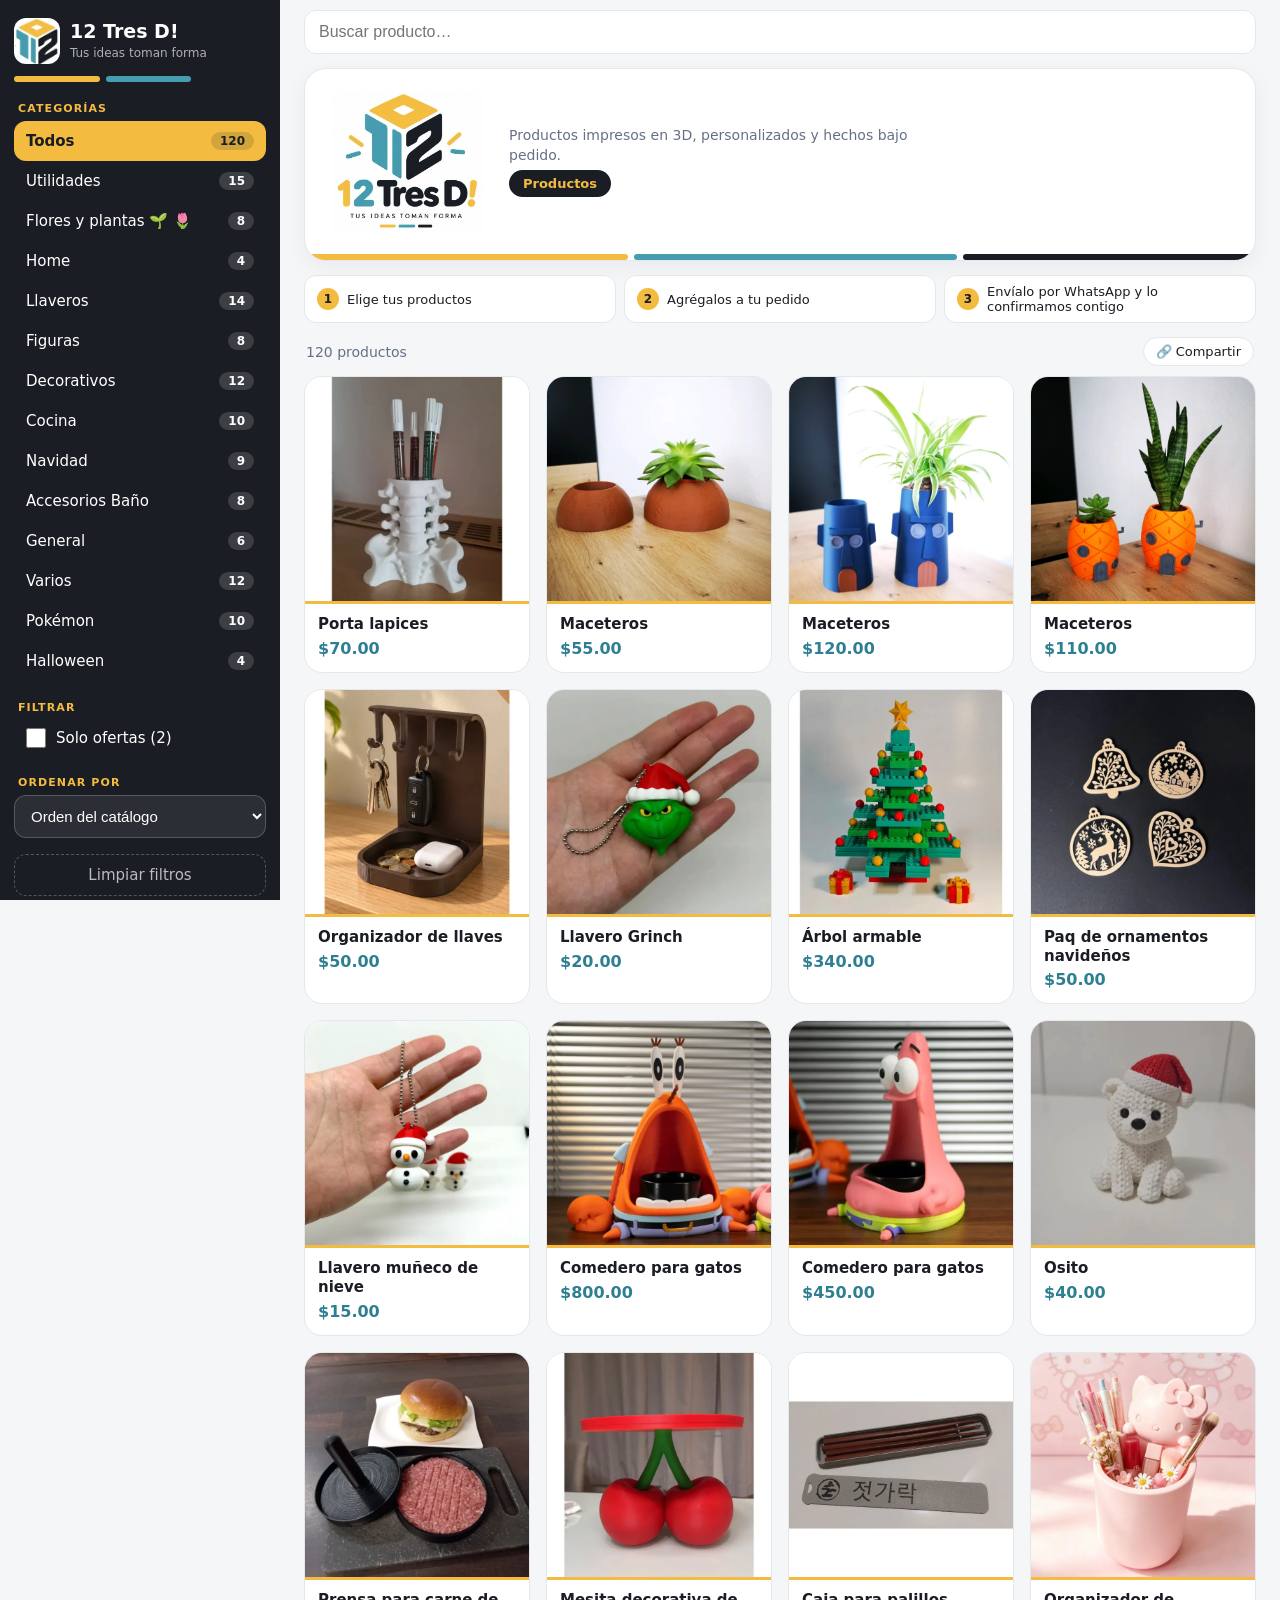
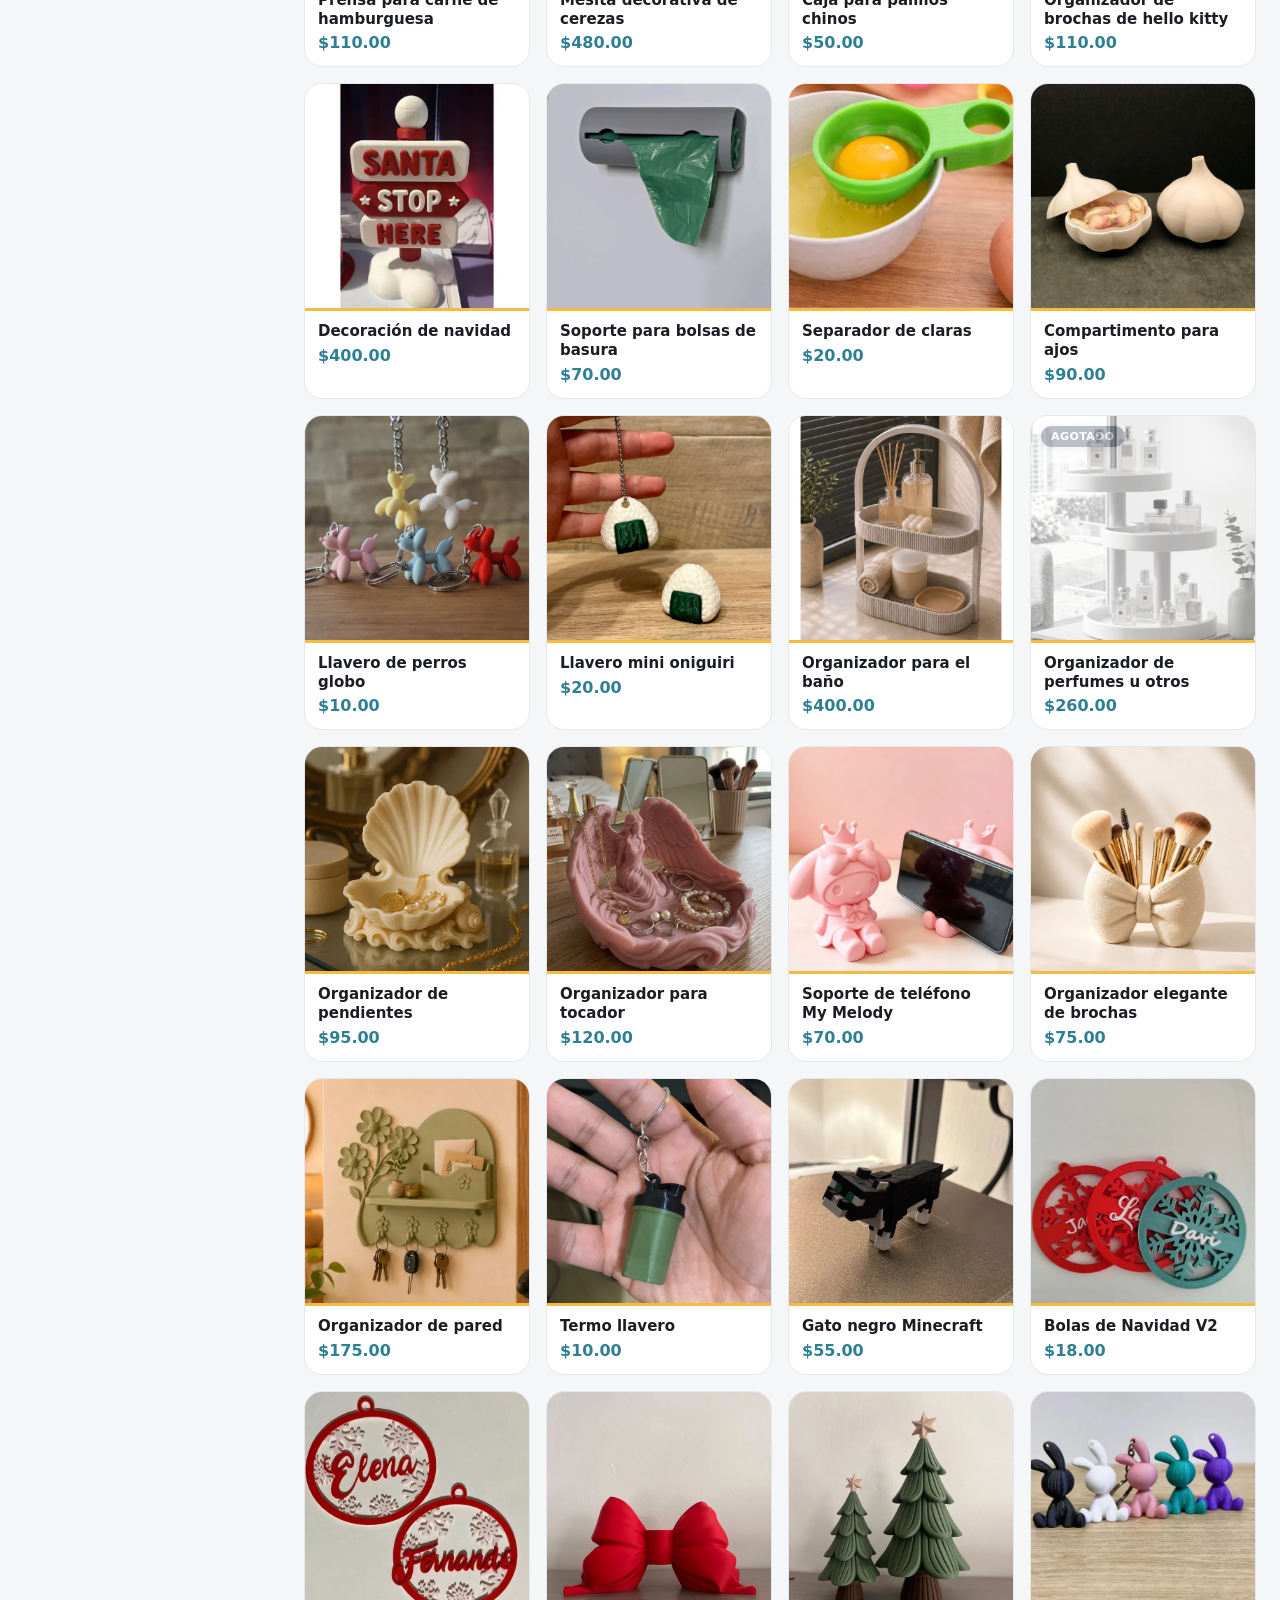
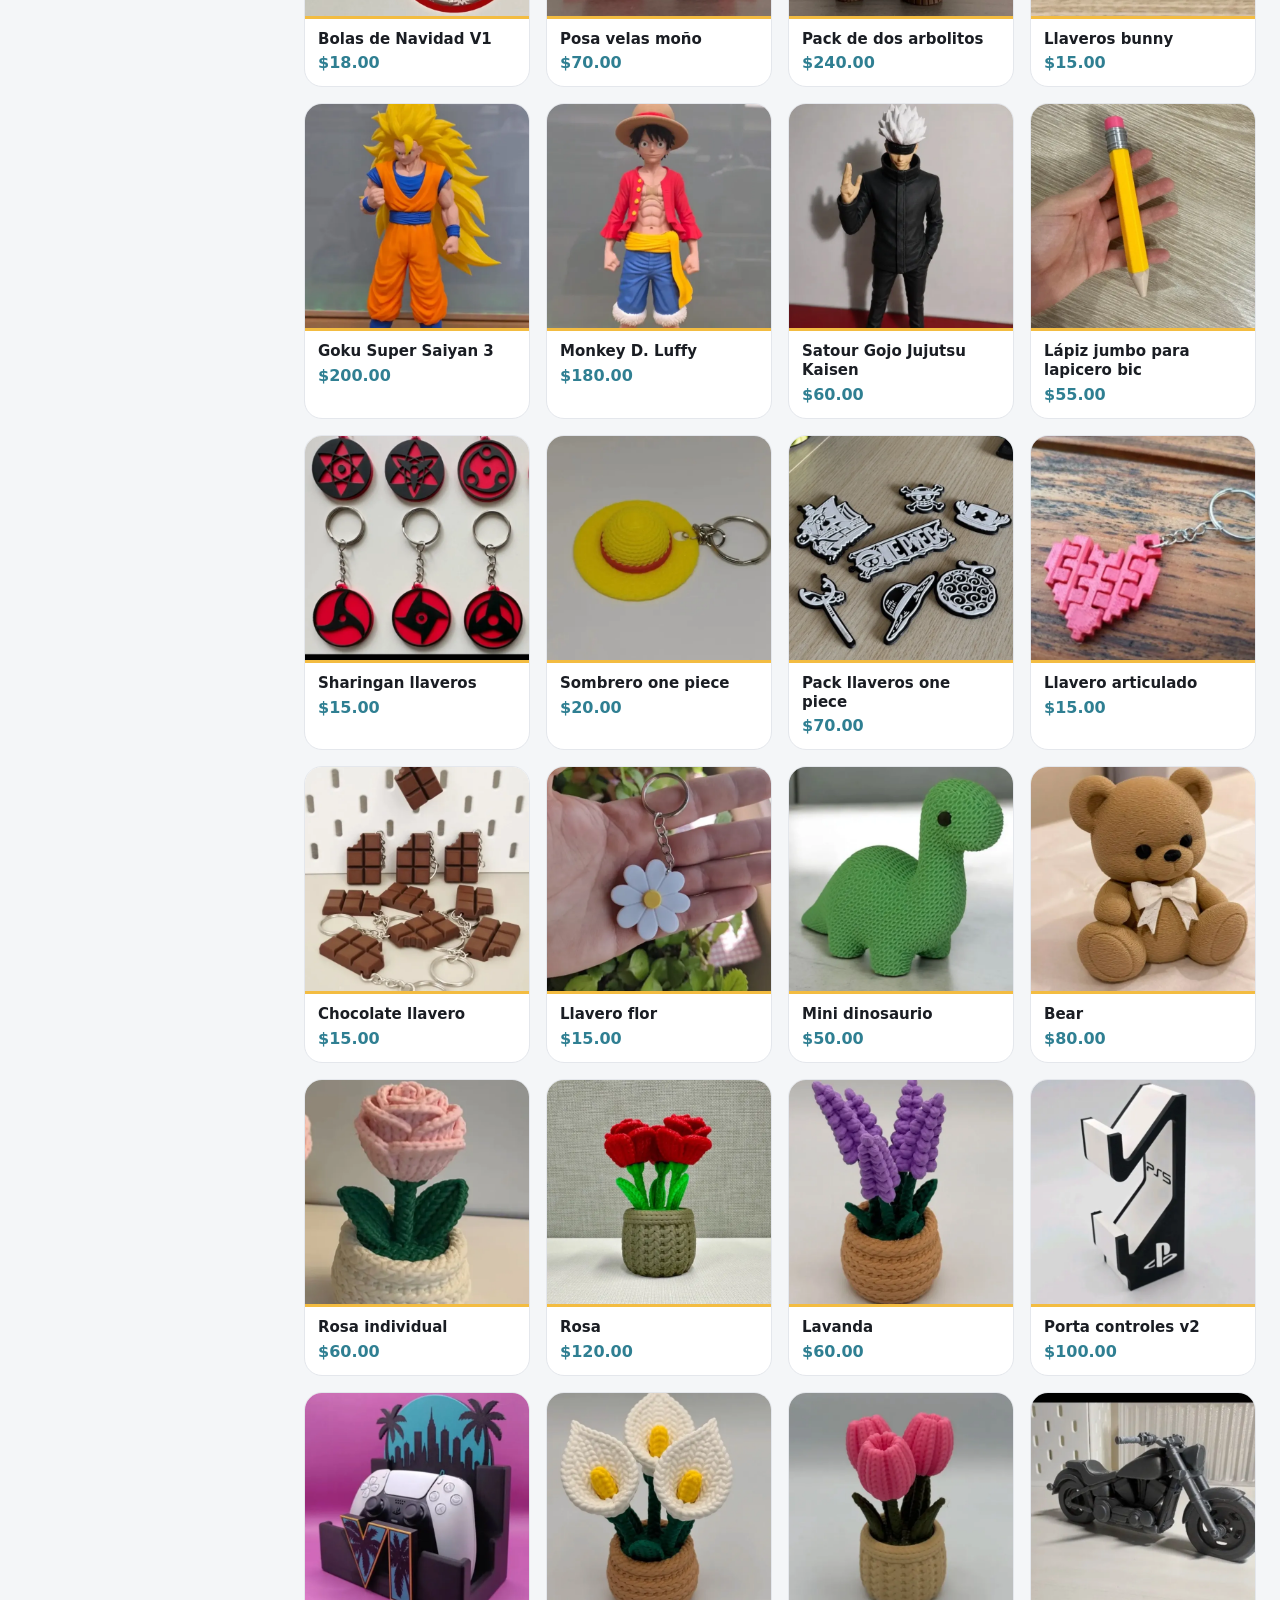
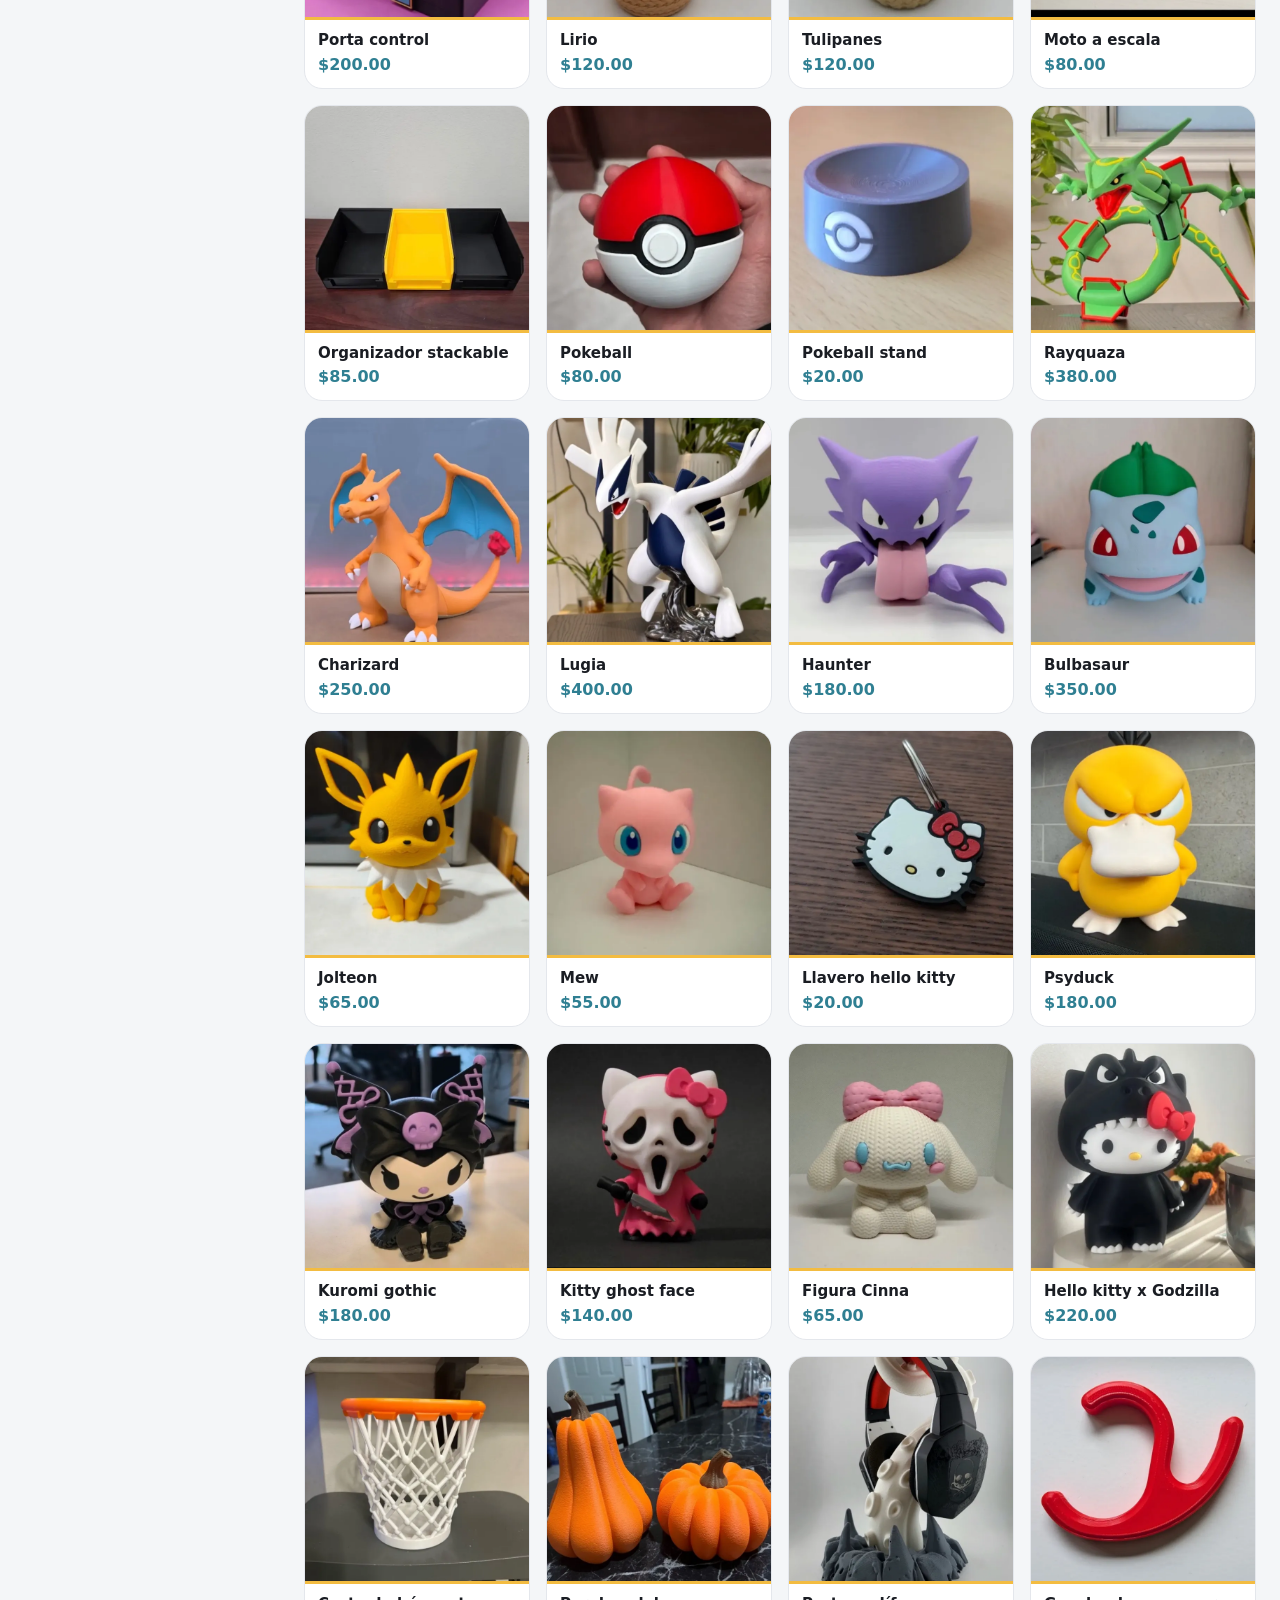
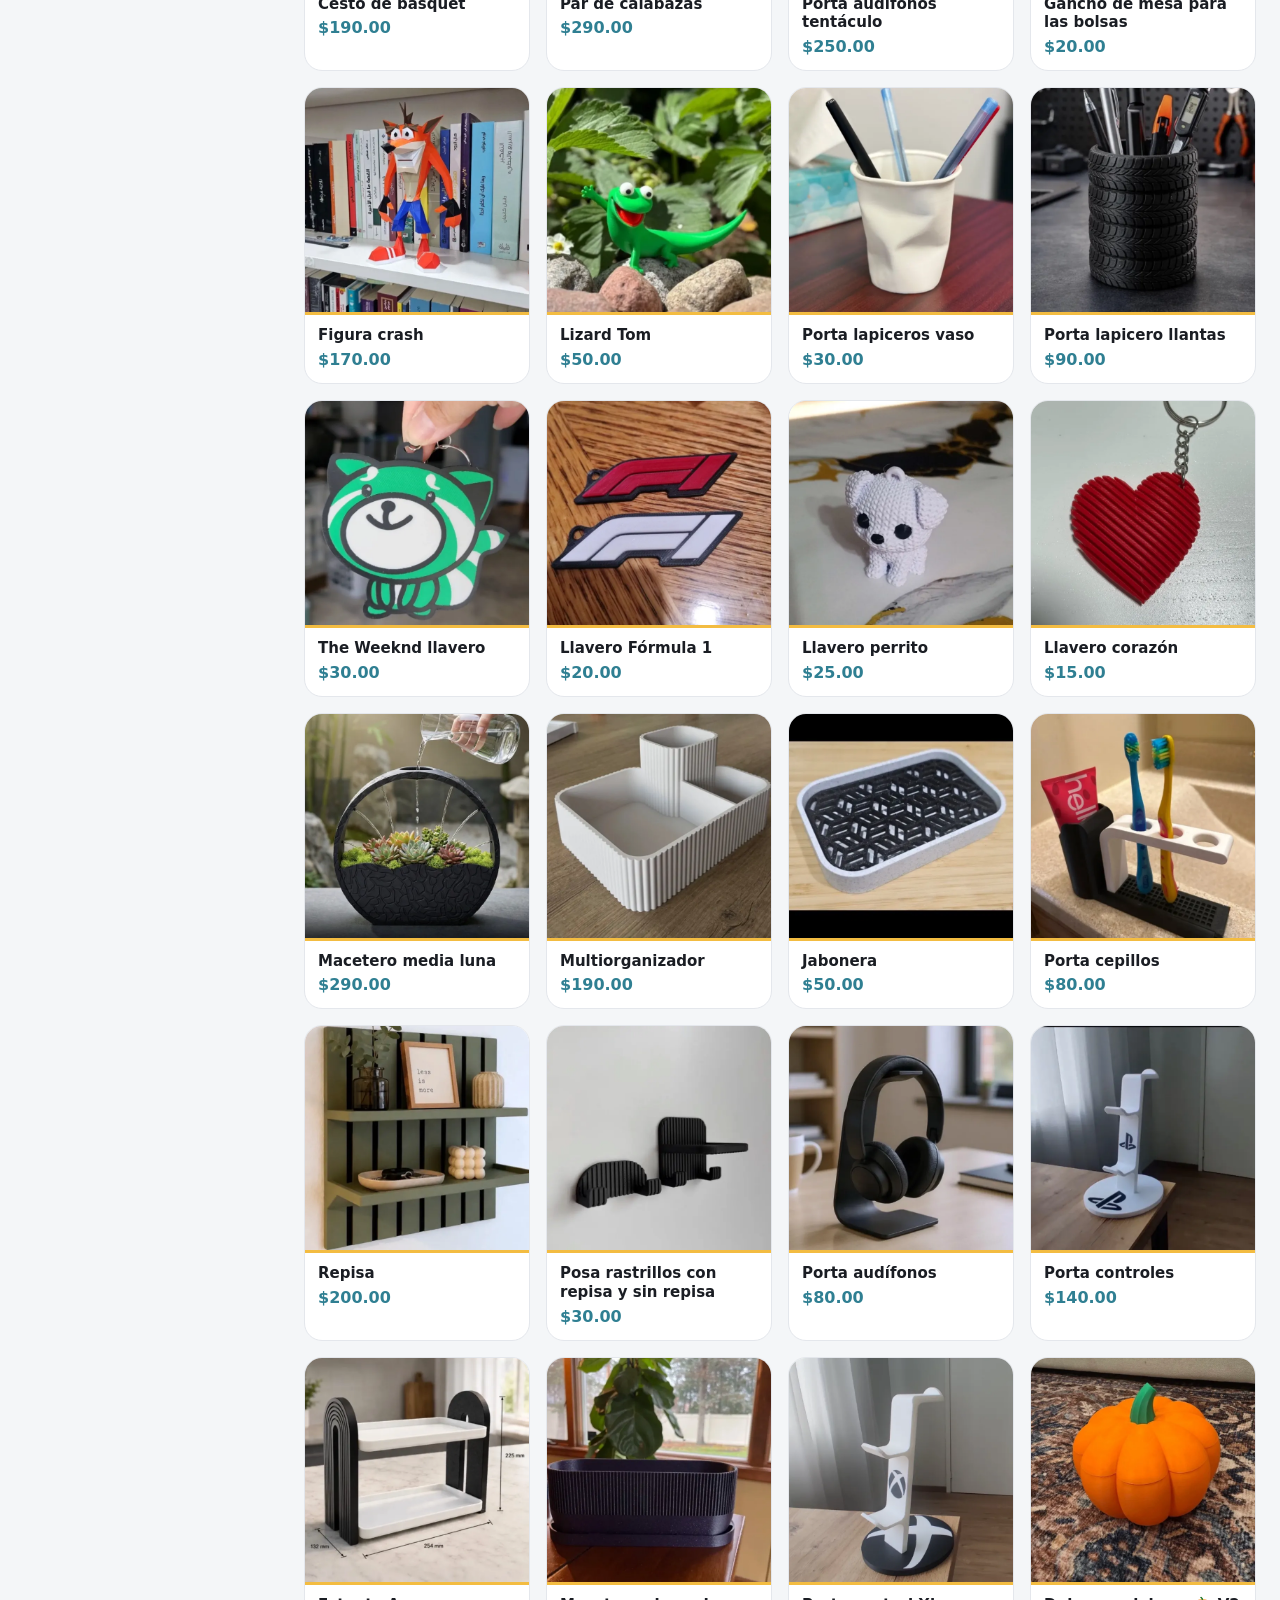
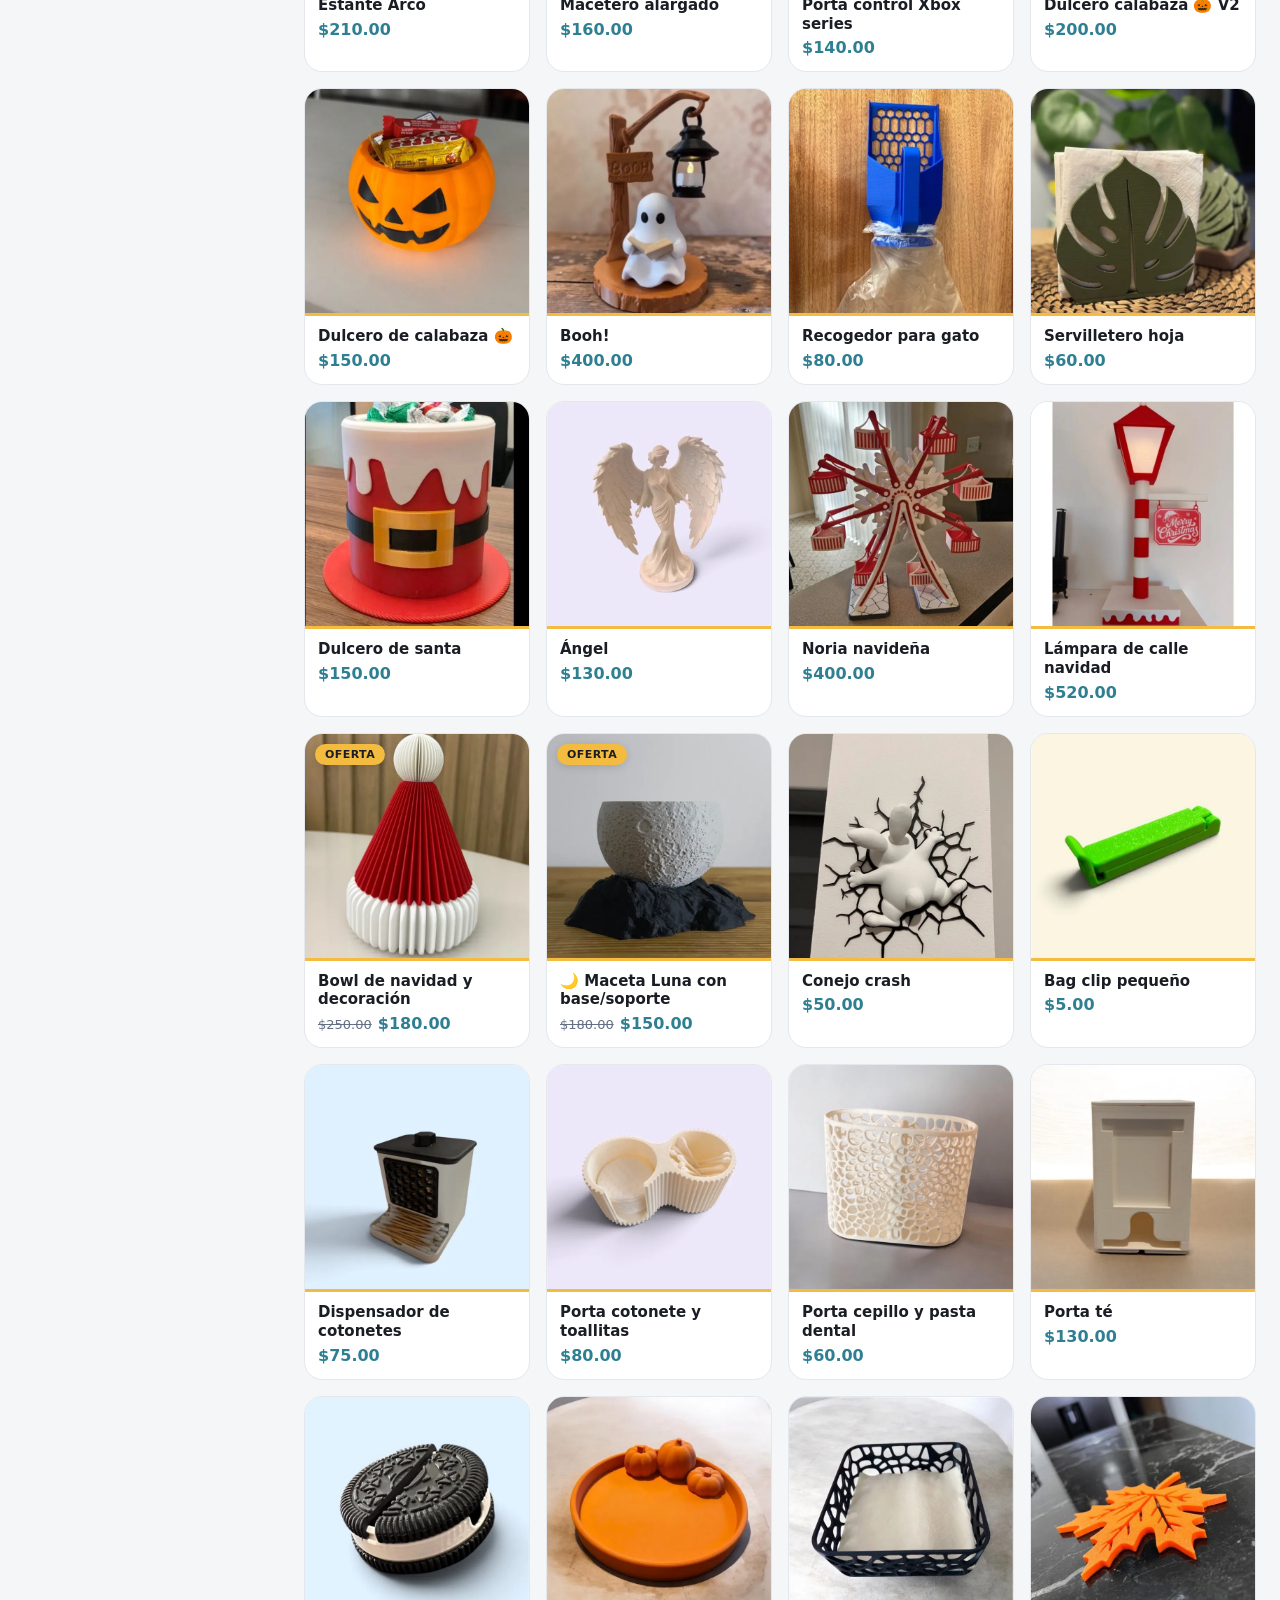
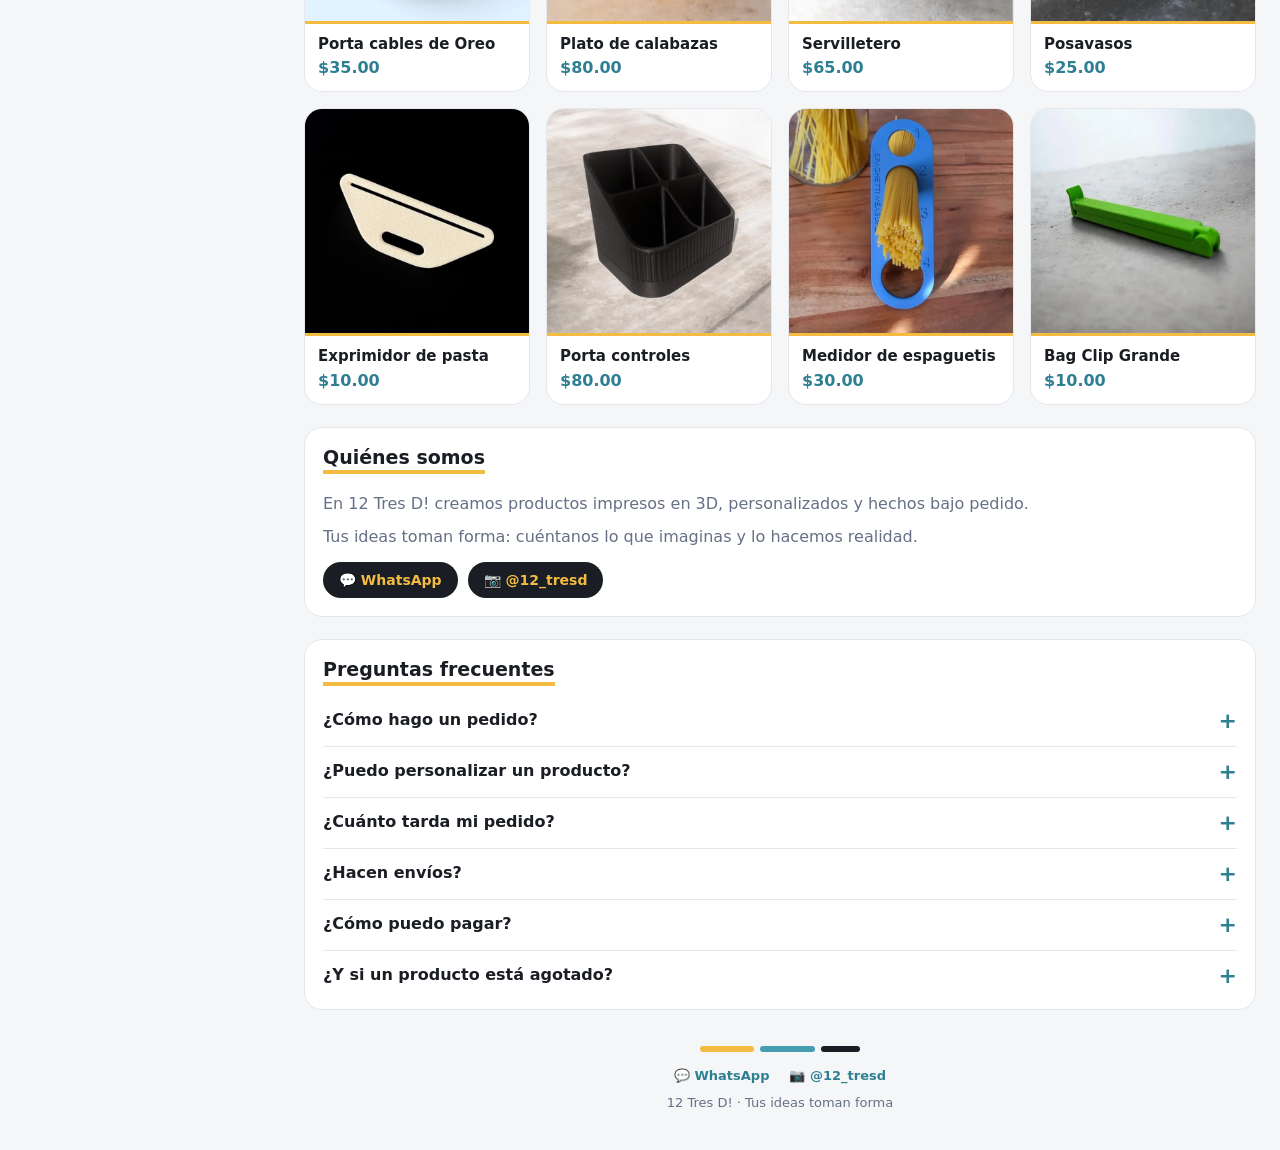
==== commit 18a9199b: "Add files via upload" ====
--- a/index.html
+++ b/index.html
@@ -172,6 +172,11 @@
 .cp input{flex:1;min-width:0;padding:11px 12px;border-radius:12px;border:1.5px solid var(--bd);font-size:16px;text-transform:uppercase;background:#fff;color:var(--tx);font-family:inherit}
 .cp input:focus{outline:0;border-color:var(--t)}
 .cp button{background:var(--n);color:var(--y);border:0;border-radius:12px;padding:0 18px;font-weight:700;cursor:pointer;font-family:inherit}
+.cntRow{display:flex;justify-content:space-between;align-items:center;gap:10px;margin:0 2px 10px}
+.cntRow #cnt{margin:0}
+.shv{border:1px solid var(--bd);background:#fff;color:var(--tx);border-radius:99px;padding:6px 12px;font-size:13px;cursor:pointer;font-family:inherit;flex:none}
+.tag.new{background:var(--t);color:#fff}
+.star{position:absolute;top:10px;right:10px;background:#fff;color:#C58A00;font-size:15px;line-height:1;padding:5px 7px;border-radius:99px;box-shadow:0 2px 8px #0002;z-index:1}
 </style>
 </head>
 <body>
@@ -205,7 +210,7 @@
       <div class="st"><i>3</i>Envíalo por WhatsApp y lo confirmamos contigo</div>
       <div id="infoTop"></div>
     </section>
-    <div id="cnt"></div>
+    <div class="cntRow"><div id="cnt"></div><button type="button" id="shv" class="shv">🔗 Compartir</button></div>
     <div class="grid" id="grid"></div>
     <div class="empty" id="msg">Cargando catálogo…</div>
     <section class="info" id="nosotros"><h2>Quiénes somos</h2><div id="aboutT"></div></section>
@@ -234,17 +239,36 @@
   descuentos:[],   // por cantidad de piezas. Ej: [{min:3,pct:10},{min:6,pct:15}] = 10% con 3+ piezas, 15% con 6+
   cupones:{}       // Ej: {'BIENVENIDO':{pct:10},'MENOS50':{monto:50,min:300,vence:'2026-12-31'}}
 };
-(function(){if(!INFO.goatcounter)return;const g=document.createElement('script');g.async=true;g.dataset.goatcounter='https://'+INFO.goatcounter+'.goatcounter.com/count';g.src='//gc.zgo.at/count.js';document.head.appendChild(g)})();
+function loadGC(){if(!INFO.goatcounter||loadGC.done)return;loadGC.done=1;const g=document.createElement('script');g.async=true;g.dataset.goatcounter='https://'+INFO.goatcounter+'.goatcounter.com/count';g.src='//gc.zgo.at/count.js';document.head.appendChild(g)}
+loadGC();
 const track=(path,title)=>{try{window.goatcounter&&window.goatcounter.count&&window.goatcounter.count({path,title:title||path,event:true})}catch(e){}};
-let D=null,cat='Todos',ctId=null,query='',sort='rel',deals=false;
+let D=null,cat='Todos',ctId=null,query='',sort='rel',deals=false,newOnly=false;
 const money=n=>(D.set.cur||'$')+Number(n).toFixed(2);
 const imgs=p=>p.imgs?.length?p.imgs:(p.img?[p.img]:[]);
 const cOf=p=>p.cat||'Sin categoría';
 const now=p=>Number(p.sale||p.price);
-
+const isNew=p=>p.nuevo&&Date.now()-p.nuevo<30*864e5;
+function syncUrl(){try{const u=new URL(location.href);u.searchParams.delete('p');cat!='Todos'?u.searchParams.set('c',cat):u.searchParams.delete('c');(D.c.length>1&&D.c[0].id!=ctId)?u.searchParams.set('k',ctId):u.searchParams.delete('k');history.replaceState(null,'',u)}catch(e){}}
+function shareView(){const u=new URL(location.origin+location.pathname);if(cat!='Todos')u.searchParams.set('c',cat);if(D.c.length>1&&D.c[0].id!=ctId)u.searchParams.set('k',ctId);
+  const url=u.href,t='12 Tres D!'+(cat!='Todos'?' · '+cat:' · Catálogo');track('compartir-vista/'+cat,'Compartió: '+cat);
+  if(navigator.share)navigator.share({title:t,url}).catch(()=>{});
+  else if(navigator.clipboard)navigator.clipboard.writeText(url).then(()=>toast('Enlace copiado ✓'),()=>prompt('Copia este enlace:',url));
+  else prompt('Copia este enlace:',url)}
+
+function applyShop(sh){
+  if(!sh)return;
+  for(const k of ['tiempo','envios','pagos','about','instagram','goatcounter'])if(typeof sh[k]==='string'&&sh[k].trim())INFO[k]=sh[k].trim();
+  if(Array.isArray(sh.entrega)&&sh.entrega.length)INFO.entrega=sh.entrega;
+  if(Array.isArray(sh.faq)&&sh.faq.length)INFO.faq=sh.faq;
+  if(Array.isArray(sh.descuentos)&&sh.descuentos.length)INFO.descuentos=sh.descuentos;
+  if(sh.cupones&&Object.keys(sh.cupones).length)INFO.cupones=sh.cupones;
+  CUP=buildCUP();
+  if(!INFO.entrega.includes(ord.ent))ord.ent=INFO.entrega[0]||'';
+  loadGC();
+}
 async function init(){
   try{
-    const r=await fetch('catalogo.json?v='+Date.now());
+    const r=await fetch('catalogo.json?v='+Date.now(),{cache:'no-store'});
     if(!r.ok)throw 0;
     D=await r.json();
   }catch(e){
@@ -252,7 +276,12 @@
     return;
   }
   D.set=D.set||{};D.p=D.p||[];D.c=D.c||[];
+  applyShop(D.shop);
+  lastLoad=Date.now();
   ctId=D.c[0]?.id??null;
+  const qs=new URLSearchParams(location.search),kk=qs.get('k'),cc=qs.get('c');
+  if(kk){const f=D.c.find(c=>String(c.id)==kk);if(f)ctId=f.id}
+  if(cc)cat=cc;
   loadCart();updBar();
   $('#infoTop').innerHTML=infoLines().map(t=>`<div>${esc(t)}</div>`).join('');
   const ct=contact();
@@ -264,6 +293,21 @@
   loadPhotos();
 }
 
+let lastLoad=0;
+async function refreshData(){
+  if(!D||Date.now()-lastLoad<45000)return;lastLoad=Date.now();
+  try{
+    const r=await fetch('catalogo.json?v='+Date.now(),{cache:'no-store'});if(!r.ok)return;
+    const N=await r.json();if(N.v&&N.v===D.v)return;
+    const keep={};D.p.forEach(p=>{if(p.imgs?.length)keep[p.id]=p.imgs});
+    D=N;D.set=D.set||{};D.p=D.p||[];D.c=D.c||[];applyShop(D.shop);
+    D.p.forEach(p=>{if(!p.imgs?.length&&keep[p.id])p.imgs=keep[p.id]});
+    if(!D.c.some(c=>c.id==ctId))ctId=D.c[0]?.id??null;
+    loadCart();updBar();$('#infoTop').innerHTML=infoLines().map(t=>`<div>${esc(t)}</div>`).join('');drawInfo();draw();loadPhotos();
+  }catch(e){}
+}
+document.addEventListener('visibilitychange',()=>{if(!document.hidden)refreshData()});
+window.addEventListener('pageshow',e=>{if(e.persisted){lastLoad=0;refreshData()}});
 async function loadPhotos(){
   if(D.p.every(p=>p.imgs?.length||p.img))return;
   try{
@@ -287,8 +331,10 @@
   const cs=[...new Set(b.map(cOf))];
   h+=`<h3>Categorías</h3><button class="it ${cat=='Todos'?'on':''}" data-cat="Todos">Todos<span>${b.length}</span></button>`
     +cs.map(c=>`<button class="it ${c==cat?'on':''}" data-cat="${esc(c)}">${esc(c)}<span>${b.filter(p=>cOf(p)==c).length}</span></button>`).join('');
-  const nd=b.filter(p=>p.sale).length;
-  if(nd)h+=`<h3>Filtrar</h3><label class="ck"><input type="checkbox" id="of" ${deals?'checked':''}> Solo ofertas (${nd})</label>`;
+  const nd=b.filter(p=>p.sale).length,nn=b.filter(isNew).length;
+  if(nd||nn)h+='<h3>Filtrar</h3>';
+  if(nd)h+=`<label class="ck"><input type="checkbox" id="of" ${deals?'checked':''}> Solo ofertas (${nd})</label>`;
+  if(nn)h+=`<label class="ck"><input type="checkbox" id="nw" ${newOnly?'checked':''}> Solo novedades (${nn})</label>`;
   h+=`<h3>Ordenar por</h3><select id="so">${[['rel','Orden del catálogo'],['lo','Precio: menor a mayor'],['hi','Precio: mayor a menor'],['az','Nombre A–Z']].map(([v,t])=>`<option value="${v}" ${sort==v?'selected':''}>${t}</option>`).join('')}</select>`;
   h+='<button class="it clr" data-clr="1">Limpiar filtros</button>';
   $('#sbc').innerHTML=h;
@@ -300,12 +346,13 @@
   side(b);
   $('#sub').textContent=D.c.find(x=>x.id==ctId)?.title||'';
   const q=query.trim().toLowerCase();
-  let ps=b.filter(p=>(cat=='Todos'||cOf(p)==cat)&&(!deals||p.sale)&&(!q||(p.name+' '+(p.desc||'')+' '+(p.vars||[]).join(' ')).toLowerCase().includes(q)));
+  let ps=b.filter(p=>(cat=='Todos'||cOf(p)==cat)&&(!deals||p.sale)&&(!newOnly||isNew(p))&&(!q||(p.name+' '+(p.desc||'')+' '+(p.vars||[]).join(' ')).toLowerCase().includes(q)));
   if(sort=='lo')ps=[...ps].sort((a,c)=>now(a)-now(c));
   else if(sort=='hi')ps=[...ps].sort((a,c)=>now(c)-now(a));
   else if(sort=='az')ps=[...ps].sort((a,c)=>a.name.localeCompare(c.name,'es'));
+  else ps=[...ps].sort((a,c)=>(c.dest?1:0)-(a.dest?1:0));
   $('#cnt').textContent=ps.length+(ps.length==1?' producto':' productos')+(cat!='Todos'?' en '+cat:'');
-  $('#grid').innerHTML=ps.map(p=>`<div class="card ${p.out?'so':''}" data-p="${esc(p.id)}">${p.out?'<span class="tag out">AGOTADO</span>':p.sale?'<span class="tag">OFERTA</span>':''}${imgs(p)[0]?`<img loading="lazy" decoding="async" src="${imgs(p)[0]}" alt="${esc(p.name)}">`:'<div class="ph"></div>'}<div class="in"><b>${esc(p.name)}</b><div class="pr">${p.sale?`<s>${money(p.price)}</s>${money(p.sale)}`:money(p.price)}</div></div></div>`).join('');
+  $('#grid').innerHTML=ps.map(p=>`<div class="card ${p.out?'so':''}" data-p="${esc(p.id)}">${p.out?'<span class="tag out">AGOTADO</span>':p.sale?'<span class="tag">OFERTA</span>':isNew(p)?'<span class="tag new">NUEVO</span>':''}${p.dest?'<span class="star">★</span>':''}${imgs(p)[0]?`<img loading="lazy" decoding="async" src="${imgs(p)[0]}" alt="${esc(p.name)}">`:'<div class="ph"></div>'}<div class="in"><b>${esc(p.name)}</b><div class="pr">${p.sale?`<s>${money(p.price)}</s>${money(p.sale)}`:money(p.price)}</div></div></div>`).join('');
   $('#msg').style.display=ps.length?'none':'block';
   $('#msg').textContent=b.length?'No hay productos con esos filtros.':'Aún no hay productos publicados.';
 }
@@ -318,16 +365,18 @@
   const t=e.target.closest('button');if(!t)return;
   if(t.dataset.ct!==undefined){ctId=D.c.find(c=>String(c.id)==t.dataset.ct)?.id;cat='Todos'}
   else if(t.dataset.cat!==undefined){cat=t.dataset.cat}
-  else if(t.dataset.clr){cat='Todos';deals=false;sort='rel';query='';$('#q').value=''}
+  else if(t.dataset.clr){cat='Todos';deals=false;newOnly=false;sort='rel';query='';$('#q').value=''}
   else return;
-  draw();closeSB();window.scrollTo({top:0,behavior:'smooth'});
+  draw();syncUrl();closeSB();window.scrollTo({top:0,behavior:'smooth'});
 });
 $('#sbc').addEventListener('change',e=>{
   if(e.target.id=='of'){deals=e.target.checked;draw()}
+  if(e.target.id=='nw'){newOnly=e.target.checked;draw()}
   if(e.target.id=='so'){sort=e.target.value;draw()}
 });
 $('#sbf').addEventListener('click',e=>{const t=e.target.closest('button');if(!t||!t.dataset.go)return;closeSB();setTimeout(()=>{const el=document.getElementById(t.dataset.go);if(el)el.scrollIntoView({behavior:'smooth'})},180)});
 $('#q').addEventListener('input',e=>{query=e.target.value;draw()});
+$('#shv').onclick=shareView;
 $('#grid').addEventListener('click',e=>{const c=e.target.closest('.card');if(c)openP(c.dataset.p)});
 
 /* producto */
@@ -365,7 +414,8 @@
 function saveCart(){try{localStorage.setItem(KEY,JSON.stringify(cart));localStorage.setItem(KEY+'_cp',ord.coupon||'')}catch(e){}}
 const lines=()=>cart.map(i=>{const p=D.p.find(x=>String(x.id)==String(i.id));return{...i,p,pr:now(p)}});
 const subtotal=()=>lines().reduce((a,l)=>a+l.pr*l.q,0);
-const CUP=Object.fromEntries(Object.entries(INFO.cupones).map(([k,v])=>[k.trim().toUpperCase(),v]));
+function buildCUP(){return Object.fromEntries(Object.entries(INFO.cupones).map(([k,v])=>[k.trim().toUpperCase(),v]))}
+let CUP=buildCUP();
 function couponCheck(code){code=(code||'').trim().toUpperCase();if(!code)return{ok:false,msg:''};const d=CUP[code];
   if(!d)return{ok:false,msg:'Ese código no es válido.'};
   if(d.vence&&new Date(d.vence+'T23:59:59')<new Date())return{ok:false,msg:'Ese cupón ya venció.'};
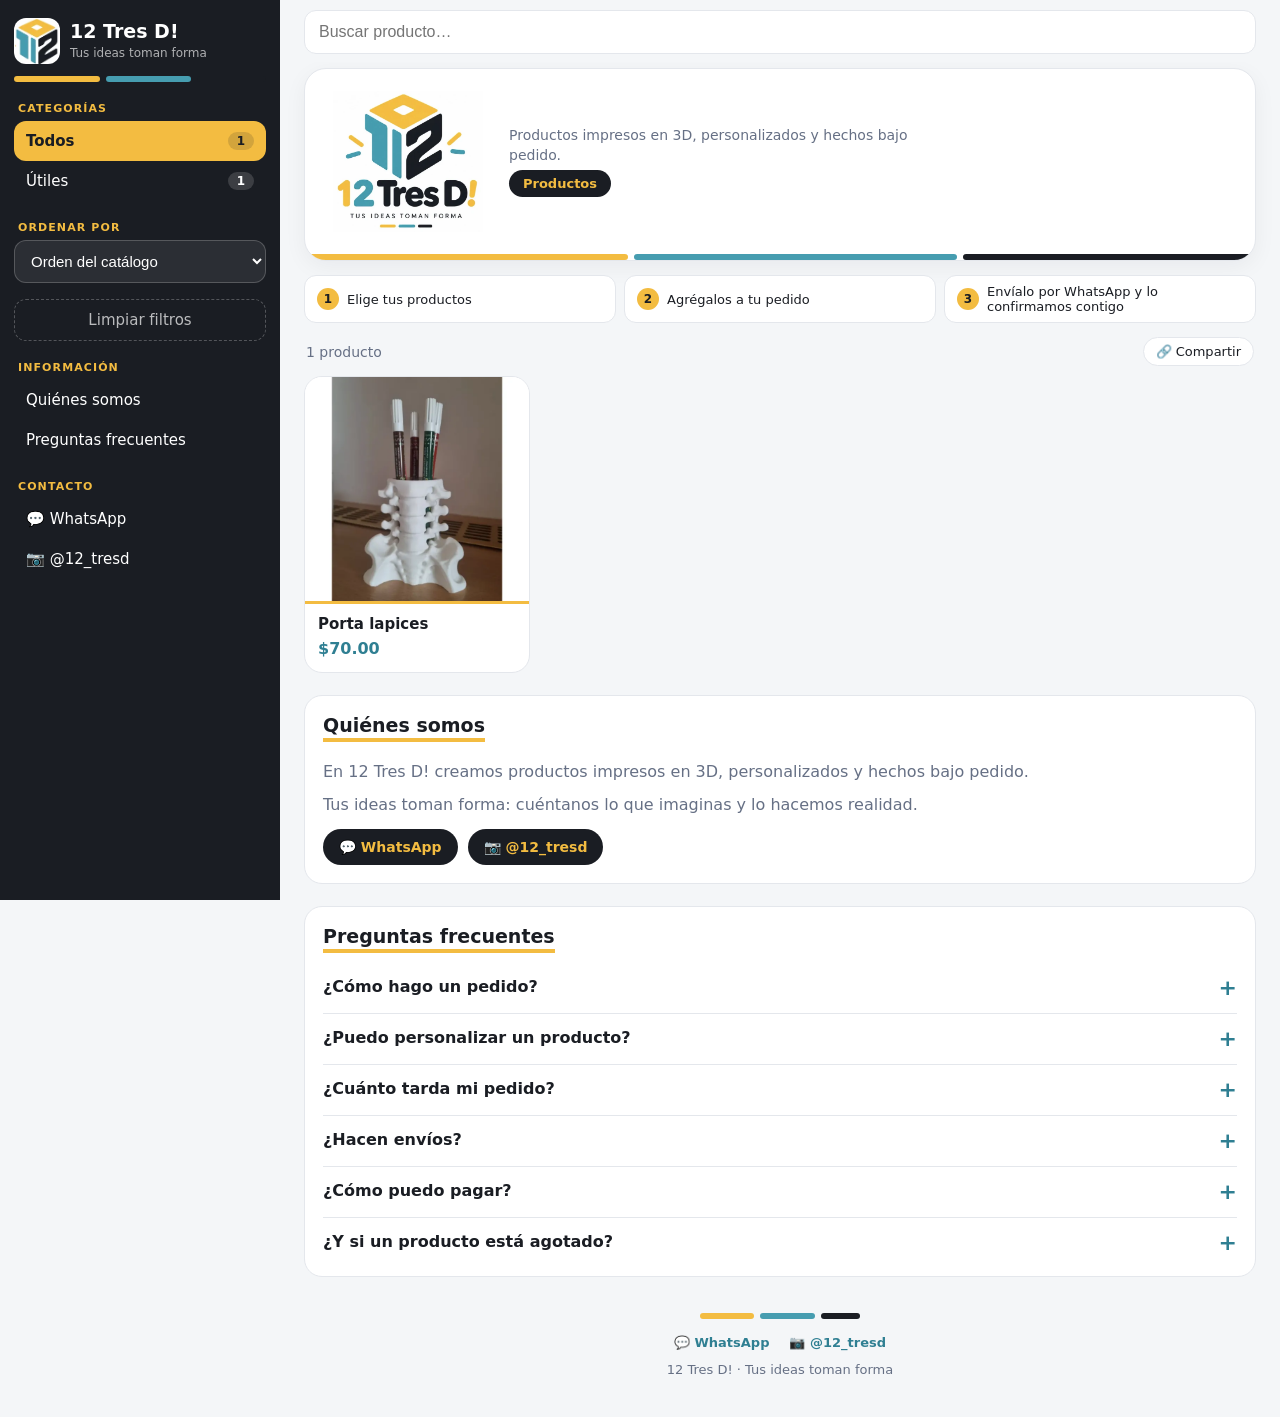
==== commit d4353f16: "Add files via upload" ====
--- a/index.html
+++ b/index.html
@@ -255,8 +255,14 @@
   else if(navigator.clipboard)navigator.clipboard.writeText(url).then(()=>toast('Enlace copiado ✓'),()=>prompt('Copia este enlace:',url));
   else prompt('Copia este enlace:',url)}
 
+function shade(h,t){h=String(h).replace('#','');if(h.length==3)h=h.split('').map(c=>c+c).join('');return '#'+[0,2,4].map(i=>Math.round(parseInt(h.slice(i,i+2),16)*(1-t)).toString(16).padStart(2,'0')).join('')}
+function applyColors(c){if(!c)return;const r=document.documentElement.style;
+  if(/^#[0-9a-f]{6}$/i.test(c.pri||''))r.setProperty('--y',c.pri);
+  if(/^#[0-9a-f]{6}$/i.test(c.sec||'')){r.setProperty('--t',c.sec);r.setProperty('--tt',shade(c.sec,.25))}
+  if(/^#[0-9a-f]{6}$/i.test(c.bg||'')){r.setProperty('--n',c.bg);const m=document.querySelector('meta[name=theme-color]');if(m&&m.setAttribute)m.setAttribute('content',c.bg)}}
 function applyShop(sh){
   if(!sh)return;
+  applyColors(sh.colores);
   for(const k of ['tiempo','envios','pagos','about','instagram','goatcounter'])if(typeof sh[k]==='string'&&sh[k].trim())INFO[k]=sh[k].trim();
   if(Array.isArray(sh.entrega)&&sh.entrega.length)INFO.entrega=sh.entrega;
   if(Array.isArray(sh.faq)&&sh.faq.length)INFO.faq=sh.faq;
